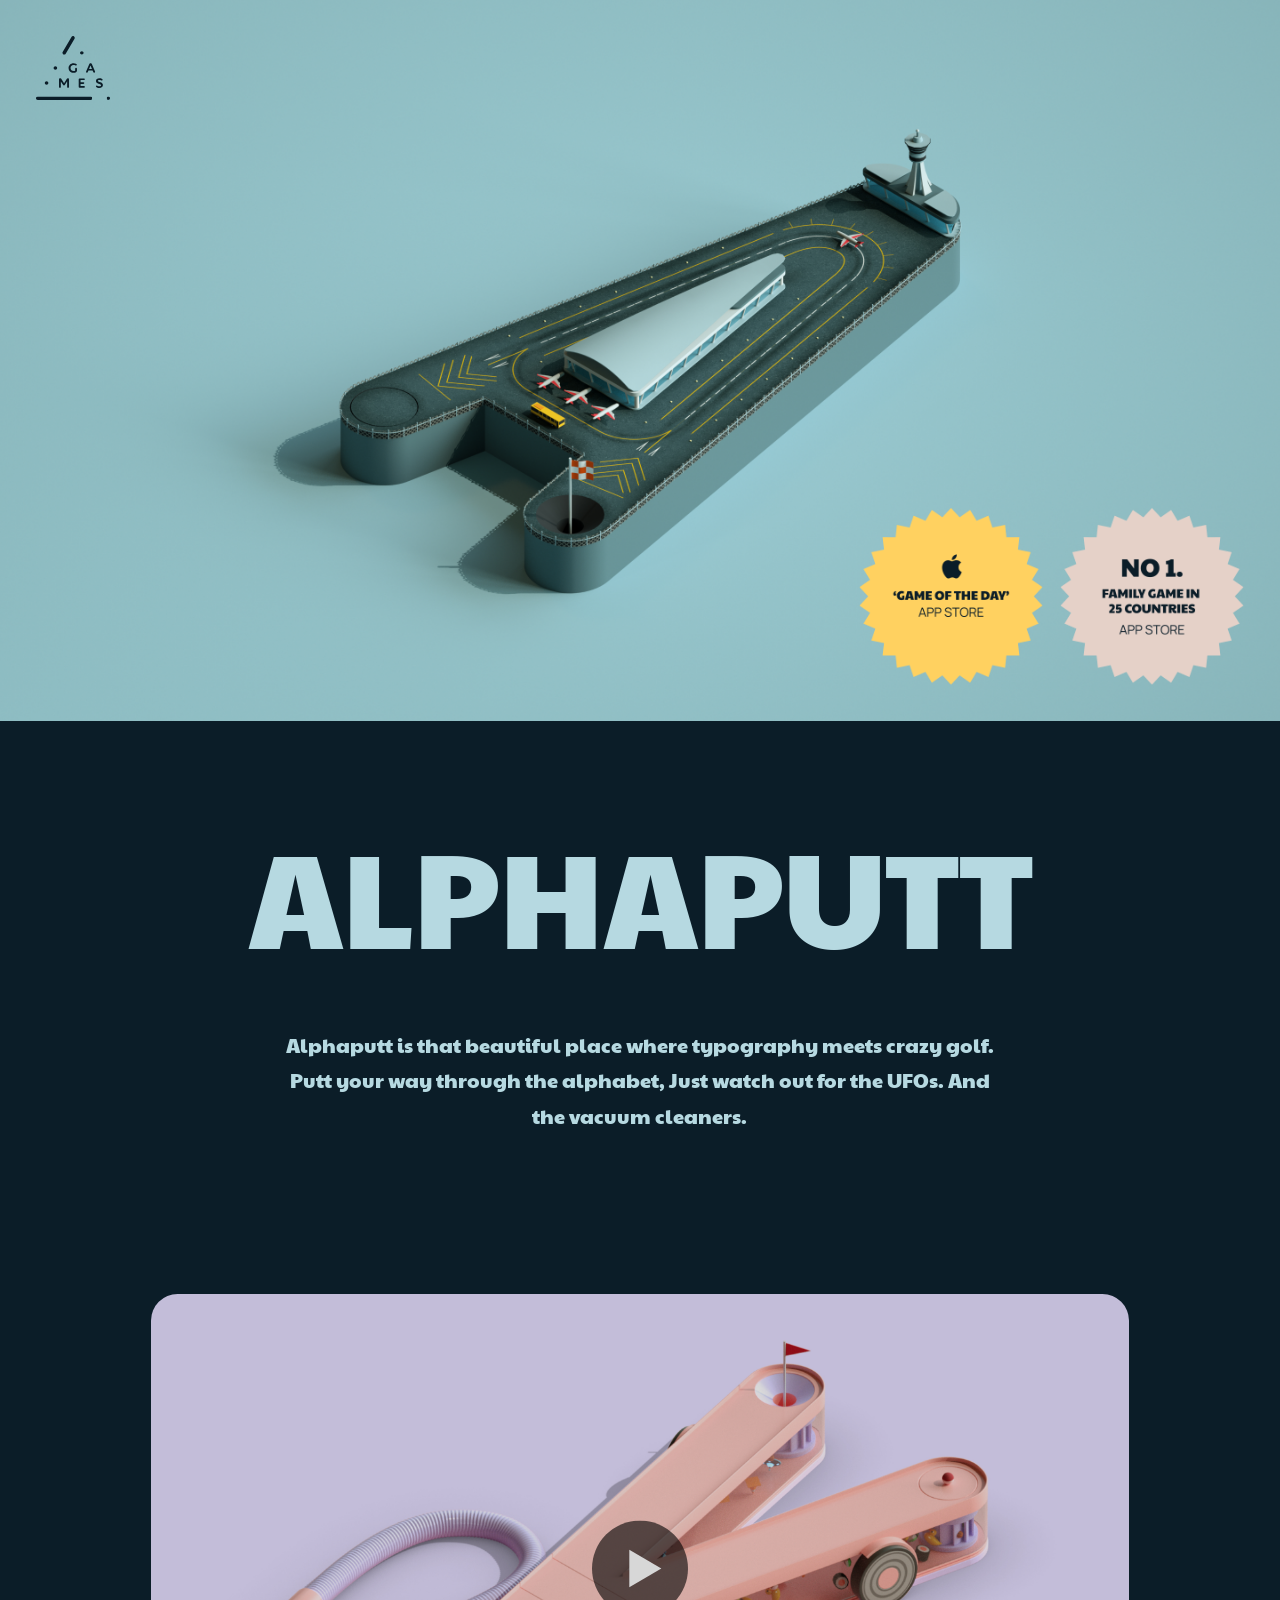
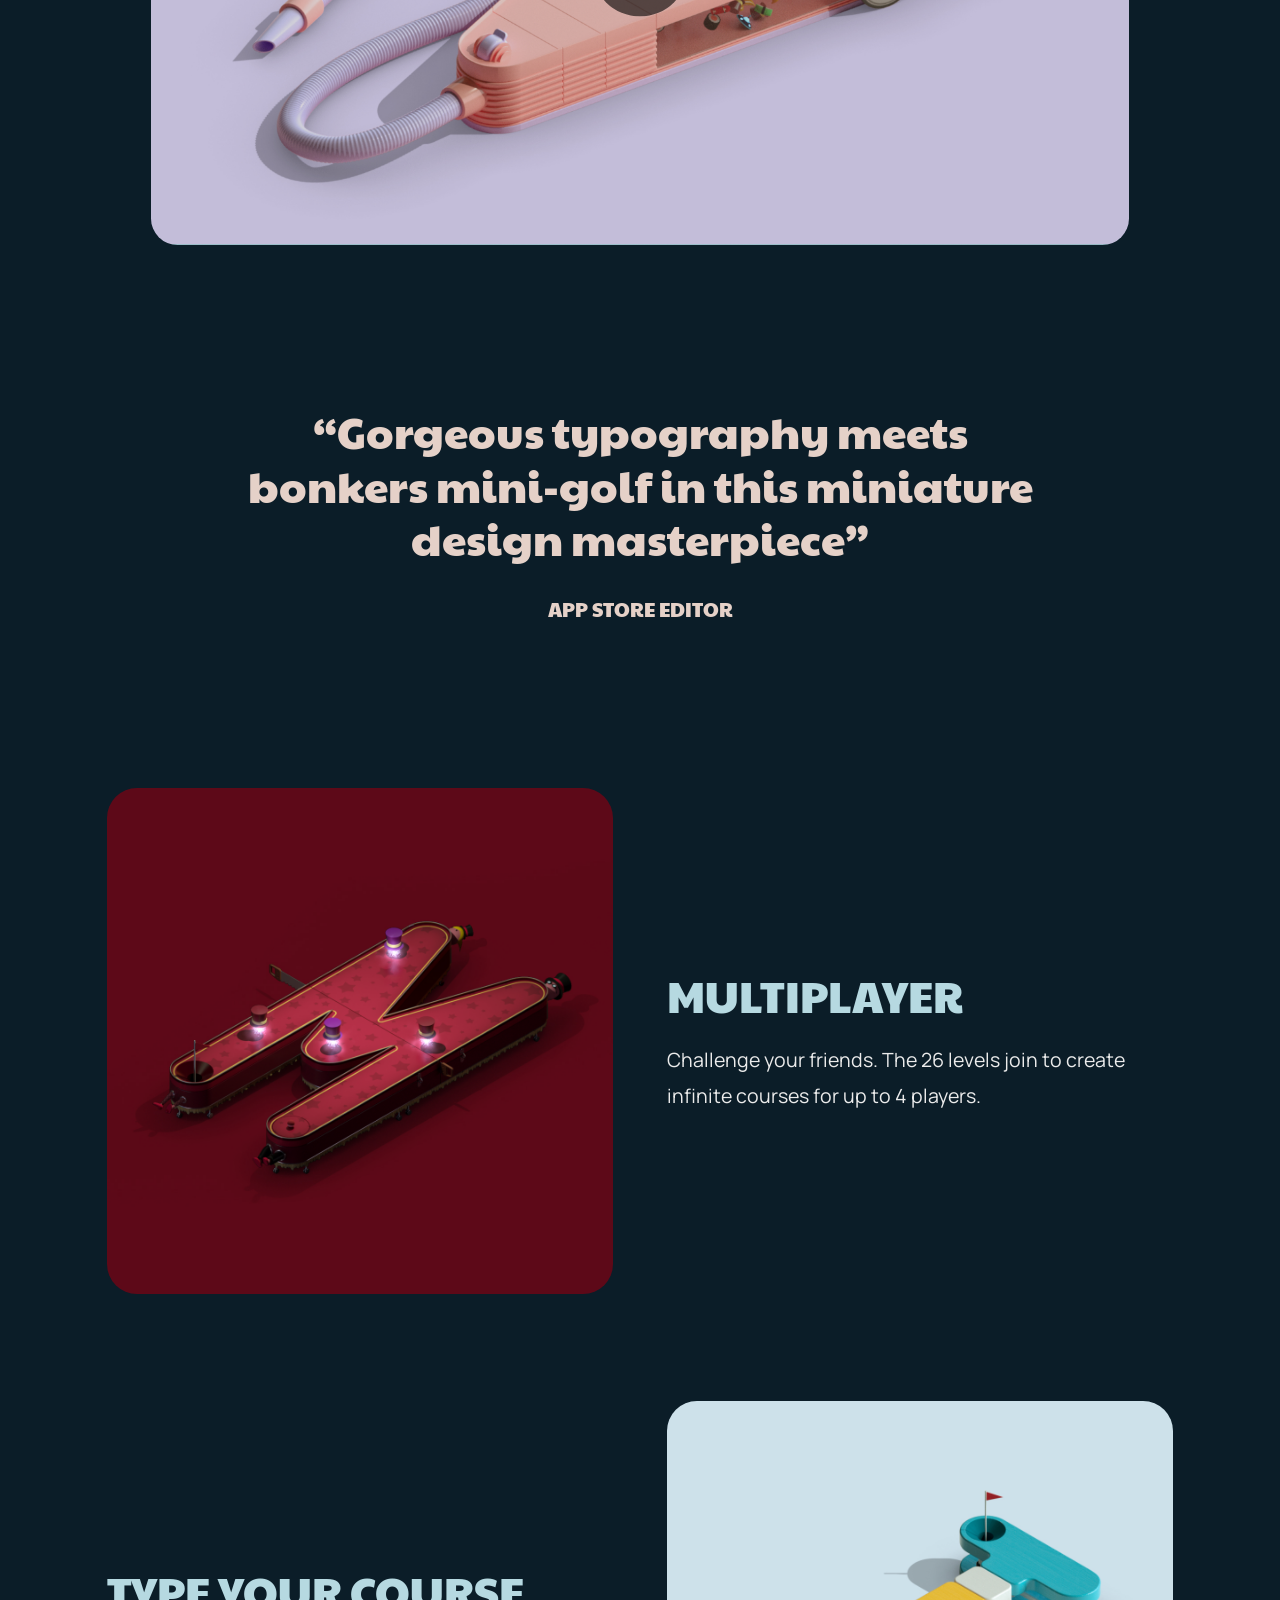
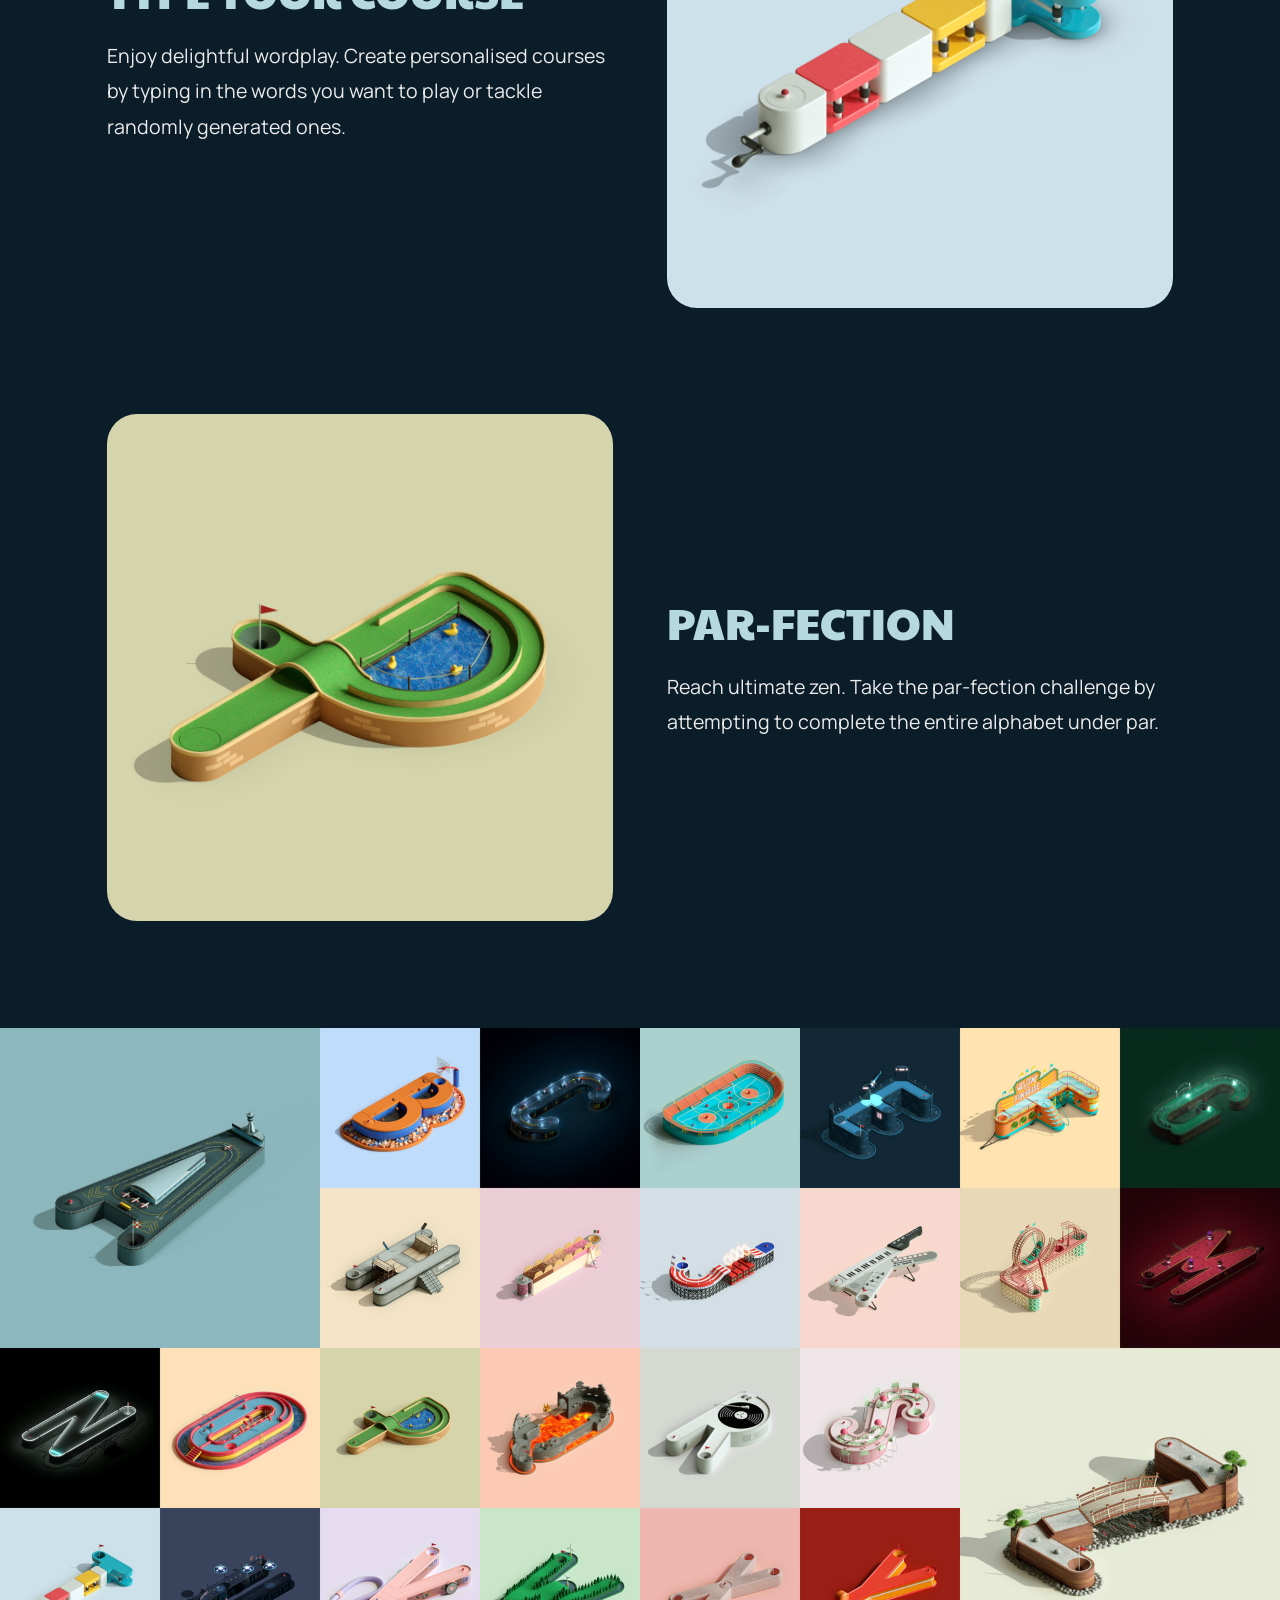
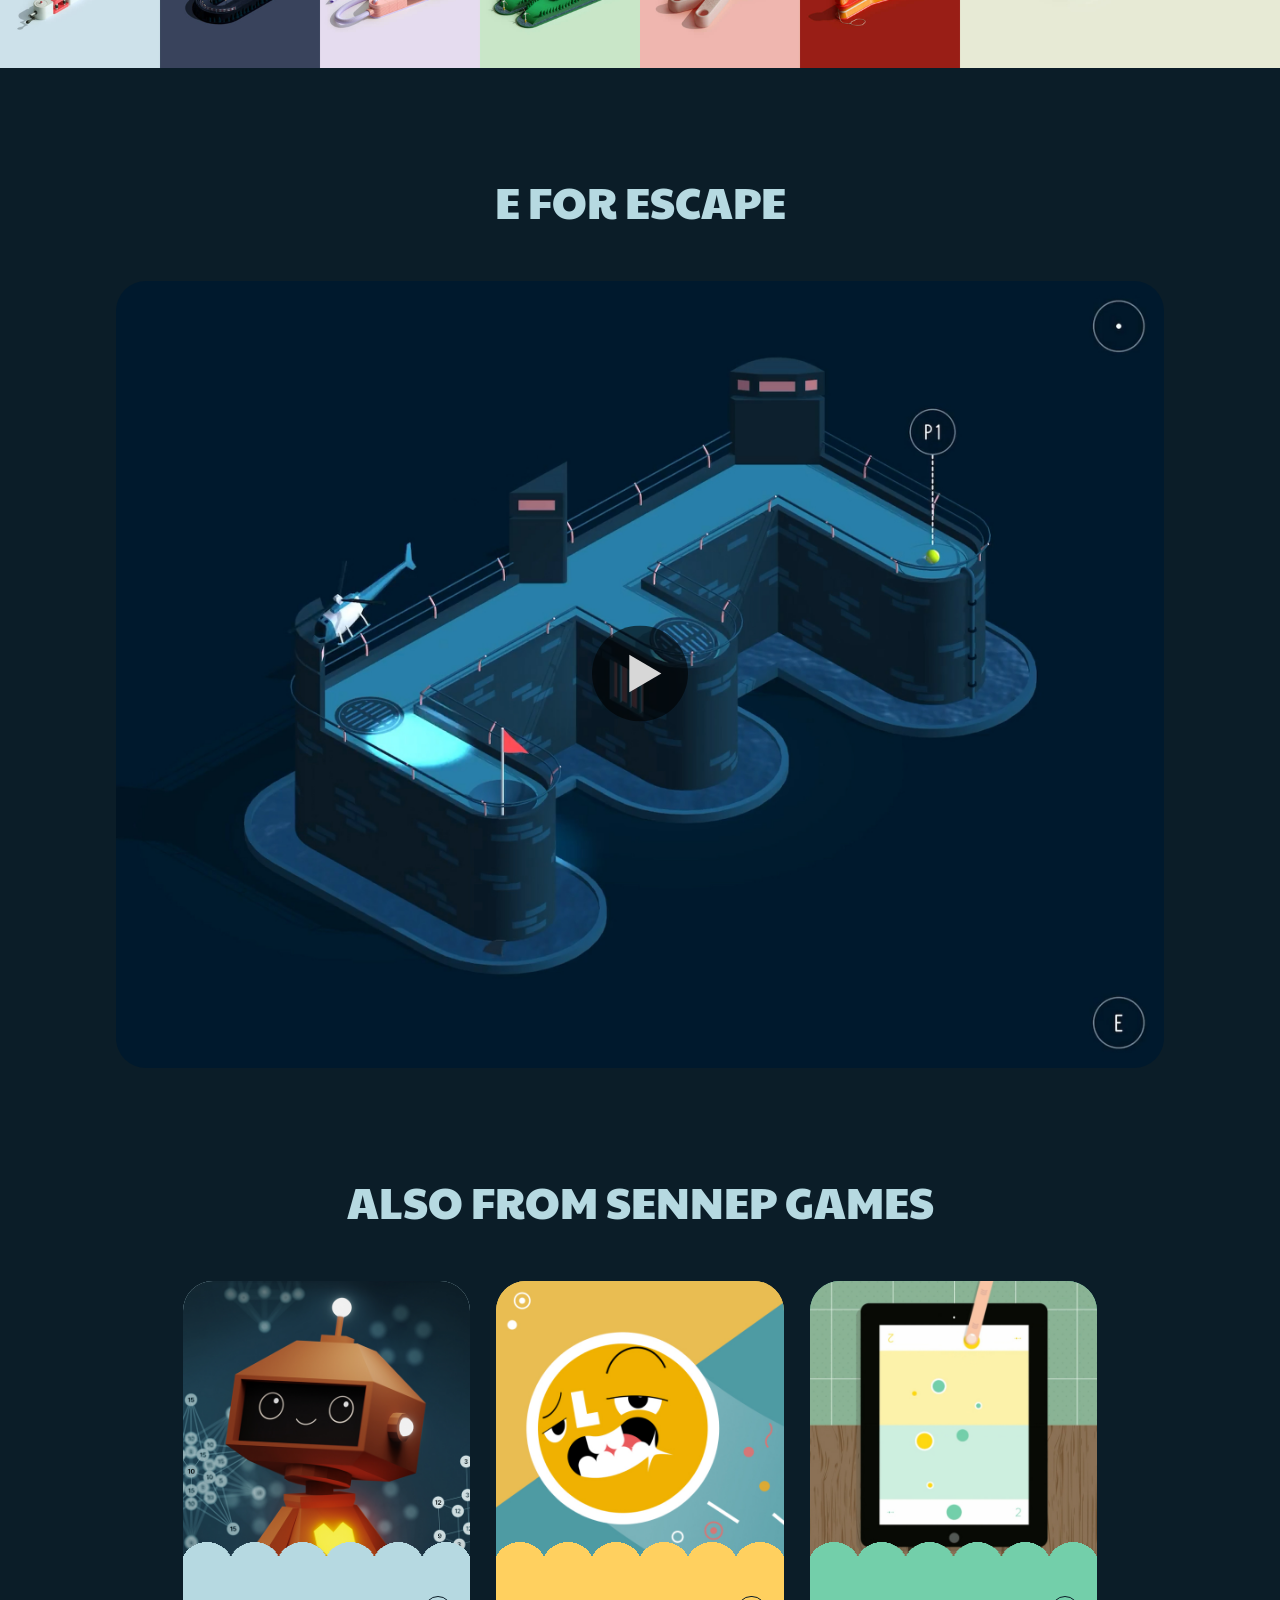
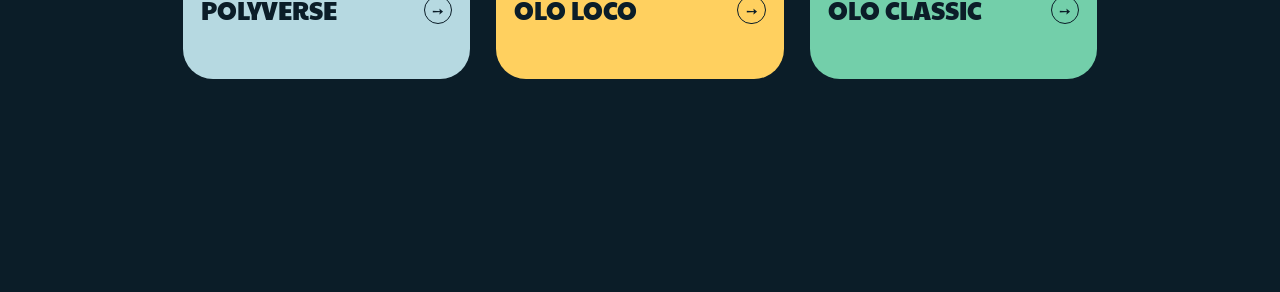
==== alphaputt/index.html @ e6d13fe6 "Add Open Graph and Twitter/X meta tags to all pages Added og:title, og:description, og:image, og:url" ====
<!DOCTYPE html>
<html lang="en">
<head>
    <meta charset="UTF-8">
    <meta name="viewport" content="width=device-width, initial-scale=1.0">
    <title>Alphaputt — Sennep Games</title>
    <meta name="description" content="Alphaputt is that beautiful place where typography meets crazy golf. Putt your way through the alphabet.">
    <meta property="og:title" content="Alphaputt — Sennep Games">
    <meta property="og:description" content="A miniature golf game for every letter of the alphabet.">
    <meta property="og:image" content="https://sennepgames.com/assets/images/og/alphaputt.jpg">
    <meta property="og:url" content="https://sennepgames.com/alphaputt">
    <meta property="og:type" content="website">
    <meta name="twitter:card" content="summary_large_image">
    <meta name="twitter:image" content="https://sennepgames.com/assets/images/og/alphaputt.jpg">
    <link rel="stylesheet" href="../assets/css/global.css">
    <link rel="stylesheet" href="../assets/css/alphaputt.css">
</head>
<body>

    <main class="page">

        <!-- ================================
             Hero Unit
             ================================ -->
        <section class="hero">
            <a class="hero__logo" href="../index.html">
                <img src="../assets/images/polyverse/logo-dark.svg" alt="Sennep Games" width="84" height="73">
            </a>
            <div class="hero__achievements">
                <div class="achievement">
                    <img src="../assets/images/alphaputt/acheivement_ap_01.png" alt="Game of the Day — App Store" width="207" height="200">
                </div>
                <div class="achievement">
                    <img src="../assets/images/alphaputt/acheivement_ap_02.png" alt="No 1. Family Game in 25 Countries — App Store" width="207" height="200">
                </div>
            </div>
        </section>

        <!-- ================================
             Main Title
             ================================ -->
        <section class="title-section">
            <div class="title-section__inner">
                <h1 class="title-section__heading">Alphaputt</h1>
                <p class="title-section__tagline">Alphaputt is that beautiful place where typography meets crazy golf. Putt your way through the alphabet, Just watch out for the UFOs. And the vacuum cleaners.</p>
            </div>
        </section>

        <!-- ================================
             Video Section
             ================================ -->
        <section class="video-section">
            <div class="video-section__player video-player">
                <video class="video-player__video" src="../assets/videos/alphaputt/ap_promo_sm.mp4" playsinline preload="none"></video>
                <img class="video-player__poster" src="../assets/images/alphaputt/Alphaputt_video_poster.jpg" alt="Alphaputt gameplay">
                <button class="play-button" aria-label="Play video">
                    <svg viewBox="0 0 108 108" xmlns="http://www.w3.org/2000/svg">
                        <circle cx="54" cy="54" r="54" fill="rgba(0,0,0,0.6)"/>
                        <polygon points="42,33 42,75 78,54" fill="#D7D7D7"/>
                    </svg>
                </button>
            </div>
        </section>

        <!-- ================================
             Quote
             ================================ -->
        <section class="quote">
            <blockquote class="quote__text">&ldquo;Gorgeous typography meets bonkers mini-golf in this miniature design masterpiece&rdquo;</blockquote>
            <cite class="quote__cite">App Store Editor</cite>
        </section>

        <!-- ================================
             Feature 01 — Multiplayer
             ================================ -->
        <section class="intro">
            <div class="intro__image">
                <img src="../assets/images/alphaputt/ap_multiplayer.jpg" alt="Alphaputt multiplayer">
            </div>
            <div class="intro__text">
                <h2 class="section-heading">Multiplayer</h2>
                <p class="section-body">Challenge your friends. The 26 levels join to create infinite courses for up to 4 players.</p>
            </div>
        </section>

        <!-- ================================
             Feature 02 — Type Your Course
             ================================ -->
        <section class="intro intro--reverse">
            <div class="intro__text">
                <h2 class="section-heading">Type Your Course</h2>
                <p class="section-body">Enjoy delightful wordplay. Create personalised courses by typing in the words you want to play or tackle randomly generated ones.</p>
            </div>
            <div class="intro__image">
                <img src="../assets/images/alphaputt/ap_type.jpg" alt="Alphaputt type your course">
            </div>
        </section>

        <!-- ================================
             Feature 03 — Par-fection
             ================================ -->
        <section class="intro">
            <div class="intro__image">
                <img src="../assets/images/alphaputt/ap_parfection.jpg" alt="Alphaputt par-fection">
            </div>
            <div class="intro__text">
                <h2 class="section-heading">Par-fection</h2>
                <p class="section-body">Reach ultimate zen. Take the par-fection challenge by attempting to complete the entire alphabet under par.</p>
            </div>
        </section>

        <!-- ================================
             A-Z Image
             ================================ -->
        <section class="az-image">
            <img class="az-image__desktop" src="../assets/images/alphaputt/ap_a-z.jpg" alt="Alphaputt A to Z courses">
            <div class="az-image__mobile">
                <img src="../assets/images/alphaputt/ap_a-z_left.jpg" alt="Alphaputt courses A to M">
                <img src="../assets/images/alphaputt/ap_a-z_right.jpg" alt="Alphaputt courses N to Z">
            </div>
        </section>

        <!-- ================================
             Escape Scene
             ================================ -->
        <section class="escape">
            <h2 class="section-heading escape__heading">E For Escape</h2>
            <div class="escape__player video-player">
                <video class="video-player__video" src="../assets/videos/alphaputt/ap_escape.mp4" playsinline preload="none"></video>
                <img class="video-player__poster" src="../assets/images/alphaputt/ap_escape_poster.jpg" alt="E for Escape level">
                <button class="play-button" aria-label="Play video">
                    <svg viewBox="0 0 108 108" xmlns="http://www.w3.org/2000/svg">
                        <circle cx="54" cy="54" r="54" fill="rgba(0,0,0,0.6)"/>
                        <polygon points="42,33 42,75 78,54" fill="#D7D7D7"/>
                    </svg>
                </button>
            </div>
        </section>

        <!-- ================================
             Also from Sennep Games
             ================================ -->
        <section class="other-games">
            <h2 class="section-heading other-games__heading">Also from Sennep Games</h2>
            <div class="other-games__grid">
                <a class="game-card-mini" href="../polyverse/index.html" style="--card-color: #B6D9E1">
                    <div class="game-card-mini__image">
                        <img src="../assets/images/homepage/polyverse_image_mob.jpg" alt="Polyverse">
                    </div>
                    <div class="game-card-mini__info">
                        <span class="game-card-mini__title">Polyverse</span>
                        <span class="game-card-mini__arrow">&#10137;</span>
                    </div>
                </a>
                <a class="game-card-mini" href="../olo-loco/index.html" style="--card-color: #FFD05F">
                    <div class="game-card-mini__image">
                        <img src="../assets/images/homepage/olo_loco_image_mob.jpg" alt="OLO Loco">
                    </div>
                    <div class="game-card-mini__info">
                        <span class="game-card-mini__title">OLO Loco</span>
                        <span class="game-card-mini__arrow">&#10137;</span>
                    </div>
                </a>
                <a class="game-card-mini" href="../olo-classic/index.html" style="--card-color: #73CFAA">
                    <div class="game-card-mini__image">
                        <img src="../assets/images/homepage/olo_classic_image_mob.jpg" alt="OLO Classic">
                    </div>
                    <div class="game-card-mini__info">
                        <span class="game-card-mini__title">OLO Classic</span>
                        <span class="game-card-mini__arrow">&#10137;</span>
                    </div>
                </a>
            </div>
        </section>

    </main>

    <script>
        document.querySelectorAll('.video-player').forEach(function (player) {
            var video = player.querySelector('.video-player__video');
            var playBtn = player.querySelector('.play-button');

            function resetVideo() {
                video.pause();
                video.currentTime = 0;
                player.classList.remove('is-playing');
            }

            playBtn.addEventListener('click', function () {
                player.classList.add('is-playing');
                video.currentTime = 0;
                video.play();
            });

            video.addEventListener('click', resetVideo);
            video.addEventListener('ended', resetVideo);
        });
    </script>
<!-- Cloudflare Web Analytics --><script defer src='https://static.cloudflareinsights.com/beacon.min.js' data-cf-beacon='{"token": "e3170e2c4fa24565a236b3cf2ba2d98e"}'></script><!-- End Cloudflare Web Analytics -->
</body>
</html>
---- assets/css/global.css ----
/* ============================================================
   Sennep Games — Global CSS
   Design tokens sourced from Figma: Sennep Games website
   ============================================================ */

@import url('https://fonts.googleapis.com/css2?family=Paytone+One&family=Manrope:wght@400;600&display=swap');

/* ============================================================
   Design tokens
   ============================================================ */
:root {

  /* --- Colours --- */
  --color-bg-hero:    #05090B;  /* hero section — deepest black */
  --color-bg:         #0B1D28;  /* main page background — dark navy */
  --color-heading:    #B6D9E1;  /* headings & primary text — pale blue */
  --color-body:       #EBEBEB;  /* body copy — off-white */
  --color-cream:      #F2EFE8;  /* light accent (badge text, etc.) */
  --color-blush:      #E5D1C8;  /* logo & decorative elements */
  --color-badge-dark: #1D3F53;  /* award badge fill / text */
  --color-badge-mid:  #2E566E;  /* award badge vector accent */
  --color-badge-bar:  #406982;  /* award ribbon bar */
  --color-white:      #FFFFFF;

  /* --- Typography --- */
  --font-heading: 'Paytone One', sans-serif;
  --font-body:    'Manrope', sans-serif;

  /* Font sizes */
  --text-hero:     150px;  /* "Polyverse" hero title */
  --text-h2:        50px;  /* section headings */
  --text-subtitle:  22px;  /* tagline under hero title */
  --text-body:      22px;  /* body copy */
  --text-badge:     18px;  /* award badge text */
  --text-label:      9px;  /* small labels e.g. SILVER */

  /* Line heights */
  --leading-hero:   1;                          /* hero title — tight, no scaling needed */
  --leading-h2:     clamp(35px, 4.17vw, 60px); /* section headings */
  --leading-body:   clamp(23px, 2.78vw, 40px); /* body copy & subtitle */

  /* --- Spacing --- */
  --space-section-y:  clamp(35px,  4.17vw, 60px);  /* section top/bottom padding */
  --space-margin-x:   clamp(70px,  8.33vw, 120px); /* outer horizontal margin */
  --space-col-gap:    clamp(35px,  4.17vw, 60px);  /* gap between image and text columns */
  --space-text-gap:   clamp(13px,  1.53vw, 22px);  /* gap between heading and body */

  /* --- Layout --- */
  --page-width:   1440px;                        /* design canvas width */
  --col-width:    clamp(330px, 39.58vw, 570px); /* content column width */

  /* --- Breakpoints (reference only — use literal values in @media queries) ---
     Mobile:   375px   @media (min-width: 375px)
     Tablet:   834px   @media (min-width: 834px)
     Desktop: 1440px   @media (min-width: 1440px)  ← built
     Wide:    2500px   @media (min-width: 2500px)
  --- */
}

/* ============================================================
   Base reset
   ============================================================ */
*, *::before, *::after {
  box-sizing: border-box;
  margin: 0;
  padding: 0;
}

html {
  font-size: 16px;
  scroll-behavior: smooth;
}

body {
  font-family: var(--font-body);
  font-size: var(--text-body);
  line-height: var(--leading-body);
  color: var(--color-body);
  background-color: var(--color-bg);
  -webkit-font-smoothing: antialiased;
  -moz-osx-font-smoothing: grayscale;
}

img {
  max-width: 100%;
  display: block;
}
---- assets/css/alphaputt.css ----
/* ============================================================
   Alphaputt page styles
   Desktop-first, designed at 1440px
   ============================================================ */


/* ============================================================
   Page wrapper — centres content at 1440px
   ============================================================ */
.page {
    max-width: var(--page-width);
    margin: 0 auto;
}


/* ============================================================
   Shared section type styles
   ============================================================ */
.section-heading {
    font-family: var(--font-heading);
    font-size: clamp(29px, 3.47vw, 50px);
    font-weight: 400;
    line-height: var(--leading-h2);
    color: var(--color-heading);
    text-transform: uppercase;
}

.section-body {
    font-family: var(--font-body);
    font-size: clamp(13px, 1.53vw, 22px);
    font-weight: 400;
    line-height: var(--leading-body);
    color: var(--color-body);
}


/* ============================================================
   Hero Unit
   ============================================================ */
.hero {
    position: relative;
    width: 100%;
    height: clamp(470px, 56.32vw, 811px);
    background-color: var(--color-bg-hero);
    background-image: url('../images/alphaputt/Alphaputt_hero.jpg');
    background-size: cover;
    background-position: center;
    overflow: hidden;
}

/* Sennep Games logo — top left */
.hero__logo {
    position: absolute;
    top: clamp(20px, 2.78vw, 40px);
    left: clamp(20px, 2.78vw, 40px);
}

.hero__logo img {
    width: clamp(48px, 5.83vw, 84px);
    height: clamp(42px, 5.07vw, 73px);
}

/* Award badges — bottom right */
.hero__achievements {
    position: absolute;
    bottom: clamp(24px, 2.78vw, 40px);
    right: clamp(24px, 2.78vw, 40px);
    display: flex;
    gap: clamp(12px, 1.39vw, 20px);
    align-items: flex-end;
}

.achievement img {
    width: clamp(119px, 14.38vw, 207px);
    height: clamp(115px, 13.89vw, 200px);
    object-fit: contain;
}


/* ============================================================
   Main Title section
   ============================================================ */
.title-section {
    background-color: var(--color-bg);
    padding: clamp(70px, 8.33vw, 120px) clamp(6px, 0.69vw, 10px);
}

.title-section__inner {
    display: flex;
    flex-direction: column;
    align-items: center;
    gap: clamp(43px, 5.21vw, 75px);
}

.title-section__heading {
    font-family: var(--font-heading);
    font-size: clamp(87px, 10.42vw, 150px);
    font-weight: 400;
    line-height: var(--leading-hero);
    color: var(--color-heading);
    text-transform: uppercase;
    text-align: center;
}

.title-section__tagline {
    font-family: var(--font-heading);
    font-size: clamp(13px, 1.53vw, 22px);
    font-weight: 400;
    line-height: var(--leading-body);
    color: var(--color-heading);
    max-width: clamp(463px, 57.08vw, 822px);
    text-align: center;
}


/* ============================================================
   Video section — poster image with play button overlay
   ============================================================ */
.video-section {
    background-color: var(--color-bg);
    padding: var(--space-section-y) 0;
    display: flex;
    justify-content: center;
}

.video-section__player {
    position: relative;
    width: clamp(637px, 76.4vw, 1100px);
    aspect-ratio: 1100 / 620;
    border-radius: clamp(17px, 2.08vw, 30px);
    overflow: hidden;
}

/* Video player — shared by video section and escape scene */
.video-player__video {
    position: absolute;
    inset: 0;
    width: 100%;
    height: 100%;
    object-fit: cover;
    display: none;
}

.video-player__poster {
    position: relative;
    width: 100%;
    height: 100%;
    object-fit: cover;
    z-index: 1;
}

/* When playing, show video and hide poster + button */
.video-player.is-playing .video-player__video {
    display: block;
}

.video-player.is-playing .video-player__poster,
.video-player.is-playing .play-button {
    display: none;
}

/* Play button — shared by video section and escape scene */
.play-button {
    position: absolute;
    top: 50%;
    left: 50%;
    transform: translate(-50%, -50%);
    border: none;
    background: none;
    padding: 0;
    cursor: pointer;
    z-index: 2;
}

.play-button svg {
    width: clamp(60px, 7.5vw, 108px);
    height: clamp(60px, 7.5vw, 108px);
}


/* ============================================================
   Quote section
   ============================================================ */
.quote {
    background-color: var(--color-bg);
    padding: clamp(70px, 8.33vw, 120px) clamp(26px, 1.81vw, 26px);
    display: flex;
    flex-direction: column;
    align-items: center;
    gap: clamp(10px, 2.08vw, 30px);
}

.quote__text {
    font-family: var(--font-heading);
    font-size: clamp(28px, 3.47vw, 50px);
    font-weight: 400;
    line-height: clamp(34px, 4.17vw, 60px);
    color: var(--color-blush);
    max-width: 800px;
    text-align: center;
}

.quote__cite {
    font-family: var(--font-heading);
    font-size: clamp(14px, 1.53vw, 22px);
    font-weight: 400;
    line-height: var(--leading-body);
    color: var(--color-blush);
    font-style: normal;
    text-transform: uppercase;
}


/* ============================================================
   Intro / Feature sections
   ============================================================ */
.intro {
    background-color: var(--color-bg);
    padding: var(--space-section-y) var(--space-margin-x);
    display: flex;
    align-items: center;
    gap: var(--space-col-gap);
}

.intro__image {
    flex: 0 0 var(--col-width);
    width: var(--col-width);
    height: var(--col-width);
}

.intro__image img {
    width: 100%;
    height: 100%;
    object-fit: cover;
    border-radius: 30px;
}

.intro__text {
    flex: 0 0 var(--col-width);
    width: var(--col-width);
    display: flex;
    flex-direction: column;
    gap: var(--space-text-gap);
}


/* ============================================================
   A-Z Image section
   ============================================================ */
.az-image {
    background-color: var(--color-bg);
    padding: var(--space-section-y) 0;
}

.az-image__desktop {
    width: 100%;
    height: auto;
    display: block;
}

.az-image__mobile {
    display: none;
}


/* ============================================================
   Escape Scene
   ============================================================ */
.escape {
    background-color: var(--color-bg);
    padding: var(--space-section-y) 0;
    display: flex;
    flex-direction: column;
    align-items: center;
    gap: var(--space-col-gap);
}

.escape__heading {
    text-align: center;
}

.escape__player {
    position: relative;
    width: clamp(687px, 81.94vw, 1180px);
    aspect-ratio: 1180 / 885;
    border-radius: 30px;
    overflow: hidden;
}

.escape__player img {
    width: 100%;
    height: 100%;
    object-fit: cover;
}


/* ============================================================
   Also from Sennep Games
   ============================================================ */
.other-games {
    background-color: var(--color-bg);
    padding: var(--space-section-y) 0 clamp(139px, 16.67vw, 240px);
    display: flex;
    flex-direction: column;
    align-items: center;
    gap: var(--space-col-gap);
}

.other-games__heading {
    text-align: center;
}

.other-games__grid {
    display: flex;
    gap: clamp(17px, 2.08vw, 30px);
    justify-content: center;
    padding: 0 var(--space-margin-x);
}

.game-card-mini {
    flex: 0 0 clamp(187px, 22.43vw, 323px);
    width: clamp(187px, 22.43vw, 323px);
    background-color: var(--card-color);
    border-radius: 30px;
    overflow: hidden;
    text-decoration: none;
    display: flex;
    flex-direction: column;
}

.game-card-mini__image {
    position: relative;
    width: 100%;
    aspect-ratio: 1;
    overflow: hidden;
}

.game-card-mini__image img {
    width: 100%;
    height: 100%;
    object-fit: cover;
}

.game-card-mini__image::after {
    content: '';
    position: absolute;
    bottom: -27px;
    left: 0;
    width: 100%;
    height: 54px;
    background-image: radial-gradient(
        circle 27px at center,
        var(--card-color) 27px,
        transparent 27px
    );
    background-size: calc(100% / 6) 54px;
    background-repeat: repeat-x;
    background-position: left center;
    z-index: 1;
}

.game-card-mini__info {
    display: flex;
    align-items: center;
    justify-content: space-between;
    padding: clamp(17px, 2.08vw, 30px) clamp(12px, 1.39vw, 20px) clamp(35px, 4.17vw, 60px);
}

.game-card-mini__title {
    font-family: var(--font-heading);
    font-size: clamp(16px, 1.94vw, 28px);
    font-weight: 400;
    line-height: clamp(20px, 2.36vw, 34px);
    color: var(--color-bg);
    text-transform: uppercase;
}

.game-card-mini__arrow {
    width: clamp(18px, 2.22vw, 32px);
    height: clamp(18px, 2.22vw, 32px);
    border-radius: 50%;
    border: 1.5px solid var(--color-bg);
    display: flex;
    align-items: center;
    justify-content: center;
    font-family: var(--font-heading);
    font-size: clamp(9px, 1.11vw, 16px);
    line-height: 1;
    color: var(--color-bg);
}


/* ============================================================
   Wide — min-width: 1441px
   ============================================================ */
@media (min-width: 1441px) {

    .hero {
        width: 100vw;
        position: relative;
        left: 50%;
        transform: translateX(-50%);
        height: 811px;
        background-image: url('../images/alphaputt/ap_hero_wide.jpg');
        background-size: auto 811px;
        background-position: center center;
    }

}

@media (min-width: 2500px) {

    .hero {
        background-size: cover;
    }

}


/* ============================================================
   Mobile — max-width: 833px
   ============================================================ */
@media (max-width: 833px) {

    /* --- Hero ---
       Square hero image, achievements bar below */
    .hero {
        height: auto;
        background-image: url('../images/alphaputt/hero_image_sq.jpg');
        background-size: 100% auto;
        background-repeat: no-repeat;
        background-position: center top;
        display: flex;
        flex-direction: column;
        overflow: visible;
    }

    .hero::before {
        content: '';
        display: block;
        padding-top: 100%;
        flex-shrink: 0;
    }

    .hero__logo {
        top: 20px;
        left: 20px;
    }

    .hero__logo img {
        width: 48px;
        height: 42px;
    }

    .hero__achievements {
        position: static;
        background-color: var(--color-bg);
        justify-content: center;
        align-items: center;
        gap: 14px;
        padding: 30px 26px;
    }

    .achievement img {
        width: 154px;
        height: 148px;
    }


    /* --- Title section --- */
    .title-section {
        padding: 30px 26px;
    }

    .title-section__inner {
        gap: 30px;
    }

    .title-section__heading {
        font-size: 52px;
    }

    .title-section__tagline {
        font-size: 14px;
        line-height: 24px;
    }


    /* --- Video section --- */
    .video-section {
        padding: 16px 26px;
    }

    .video-section__player {
        width: 100%;
        border-radius: 20px;
    }

    .play-button svg {
        width: 60px;
        height: 60px;
    }


    /* --- Quote --- */
    .quote {
        padding: 30px 26px;
        gap: 10px;
    }

    .quote__text {
        font-size: 28px;
        line-height: 34px;
    }

    .quote__cite {
        font-size: 14px;
        line-height: 24px;
    }


    /* --- Intro / Feature sections ---
       Single column: image on top, text below */
    .intro {
        flex-direction: column;
        padding: 30px 26px;
        gap: 30px;
    }

    .intro--reverse .intro__image {
        order: -1;
    }

    .intro__image {
        flex: none;
        width: 100%;
        height: auto;
        aspect-ratio: 1;
    }

    .intro__image img {
        border-radius: 20px;
    }

    .intro__text {
        flex: none;
        width: 100%;
        gap: 14px;
    }

    .section-heading {
        font-size: 28px;
        line-height: 34px;
    }

    .section-body {
        font-size: 16px;
        line-height: 23px;
    }


    /* --- A-Z image ---
       Two stacked square images in a rounded container */
    .az-image {
        padding: 30px 26px;
    }

    .az-image__desktop {
        display: none;
    }

    .az-image__mobile {
        display: flex;
        flex-direction: column;
        border-radius: 20px;
        overflow: hidden;
    }

    .az-image__mobile img {
        width: 100%;
        aspect-ratio: 1;
        object-fit: cover;
    }


    /* --- Escape scene --- */
    .escape {
        padding: 30px 26px;
        gap: 30px;
    }

    .escape__heading {
        font-size: 22px;
        line-height: 28px;
    }

    .escape__player {
        width: 100%;
        border-radius: 20px;
    }


    /* --- Also from Sennep Games --- */
    .other-games {
        padding: 60px 0;
        gap: 30px;
    }

    .other-games__heading {
        font-size: 22px;
        line-height: 28px;
    }

    .other-games__grid {
        flex-direction: column;
        align-items: center;
        padding: 0 26px;
        gap: 30px;
    }

    .game-card-mini {
        flex: none;
        width: 323px;
        max-width: 100%;
    }

    .game-card-mini__title {
        font-size: 28px;
        line-height: 34px;
    }

    .game-card-mini__arrow {
        width: 32px;
        height: 32px;
        font-size: 16px;
    }

    .game-card-mini__info {
        padding: 30px 20px 60px;
    }

}
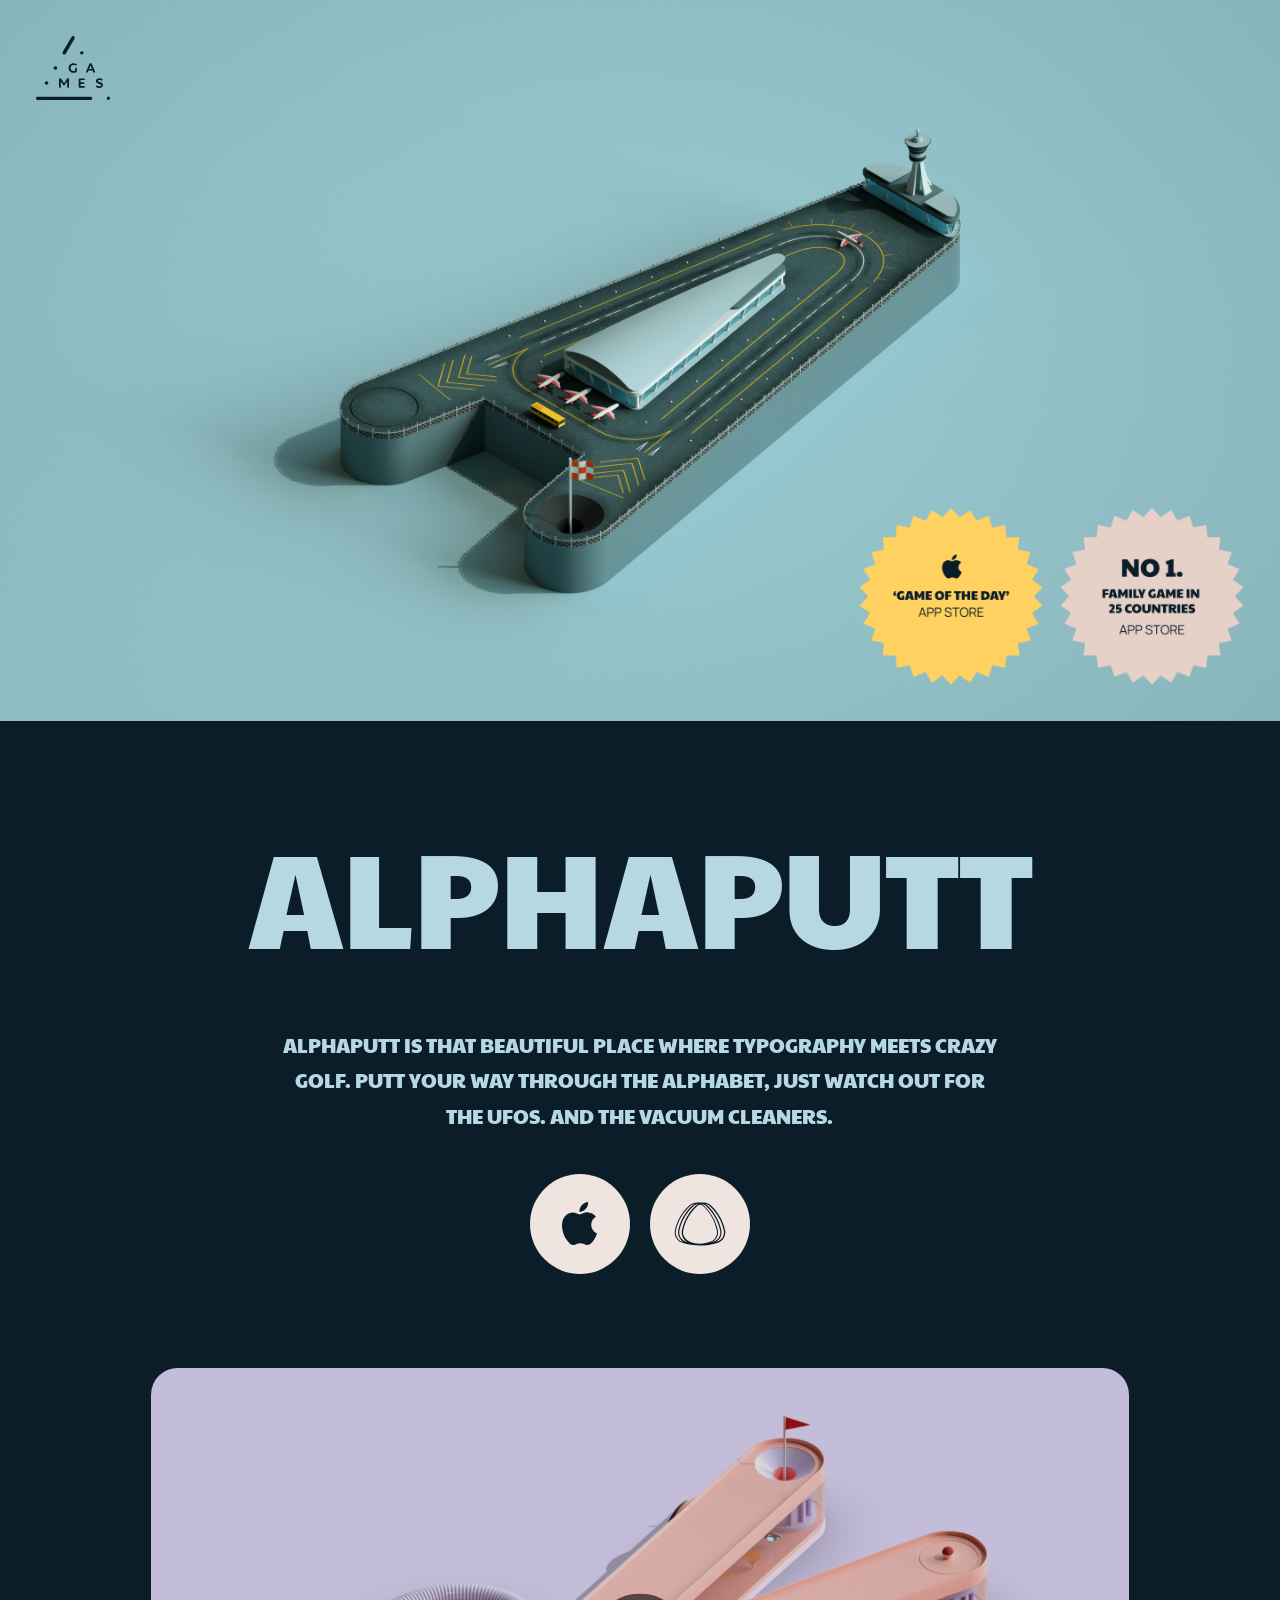
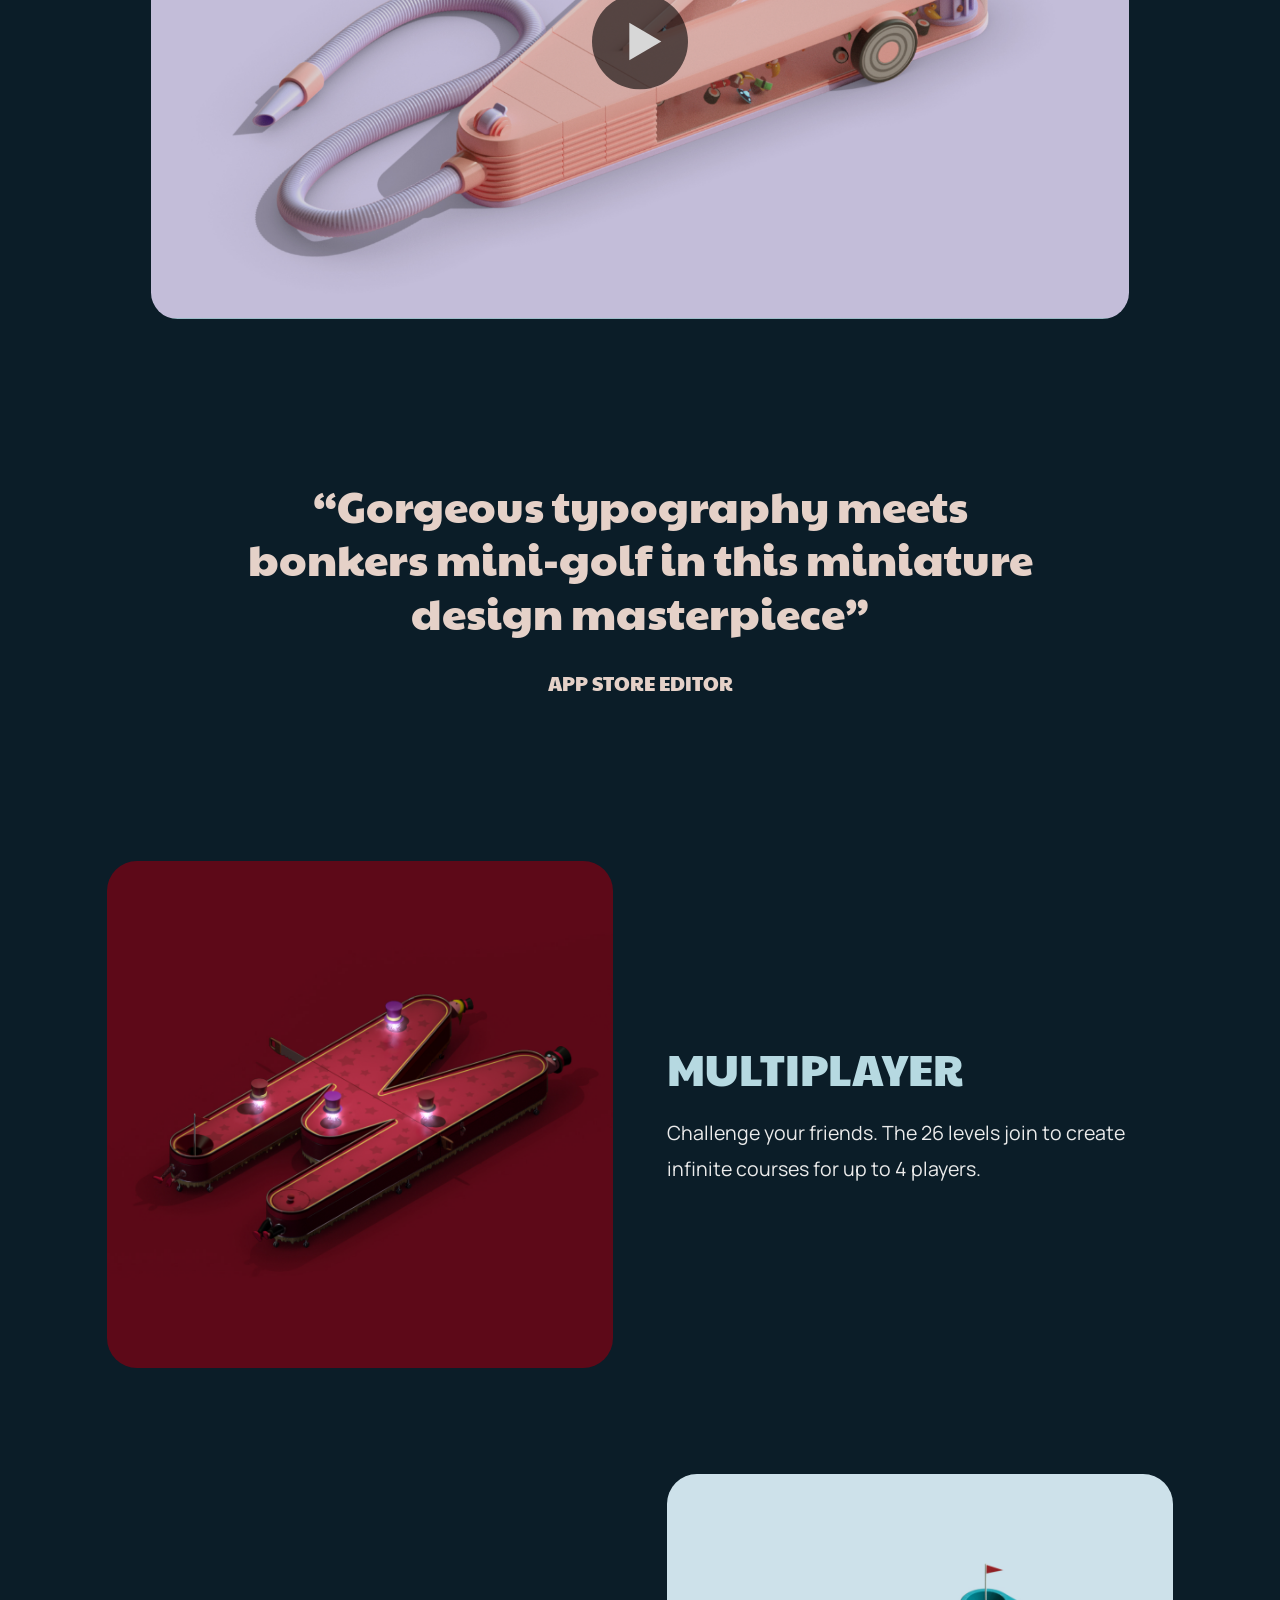
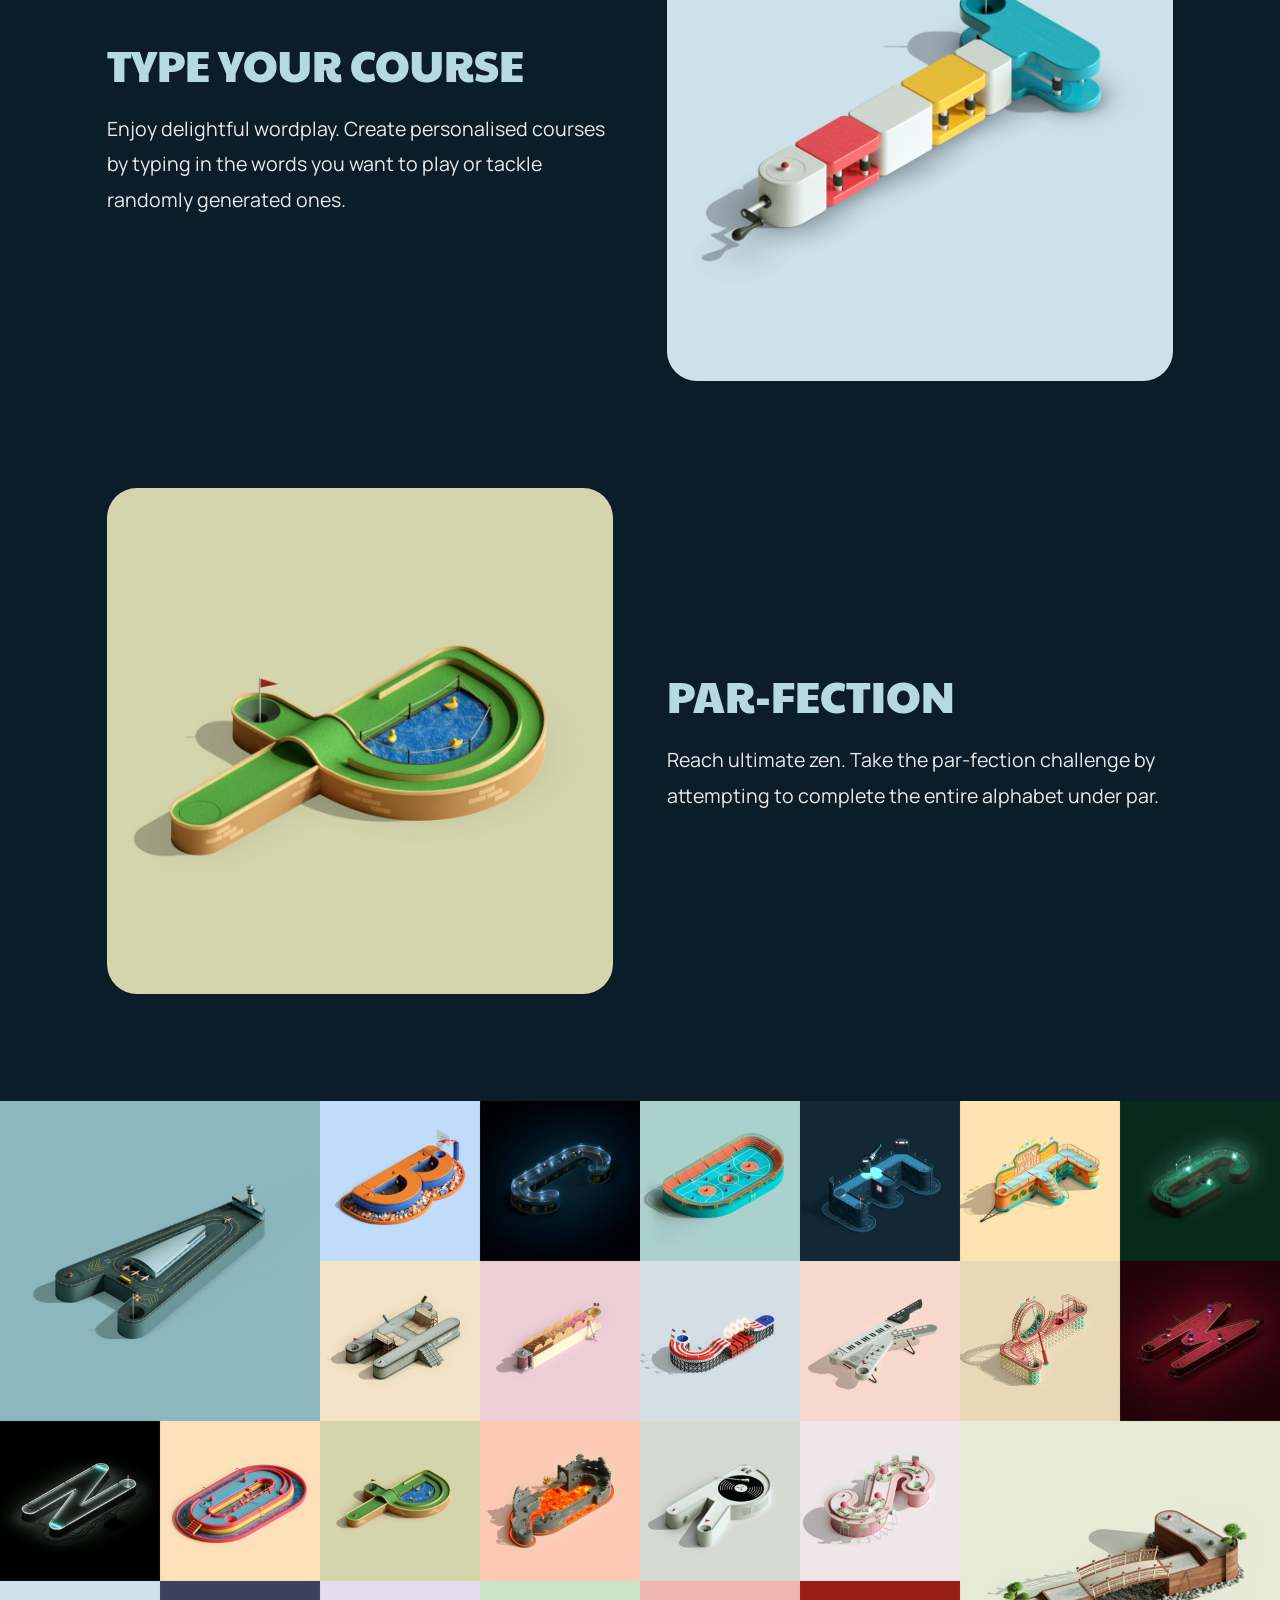
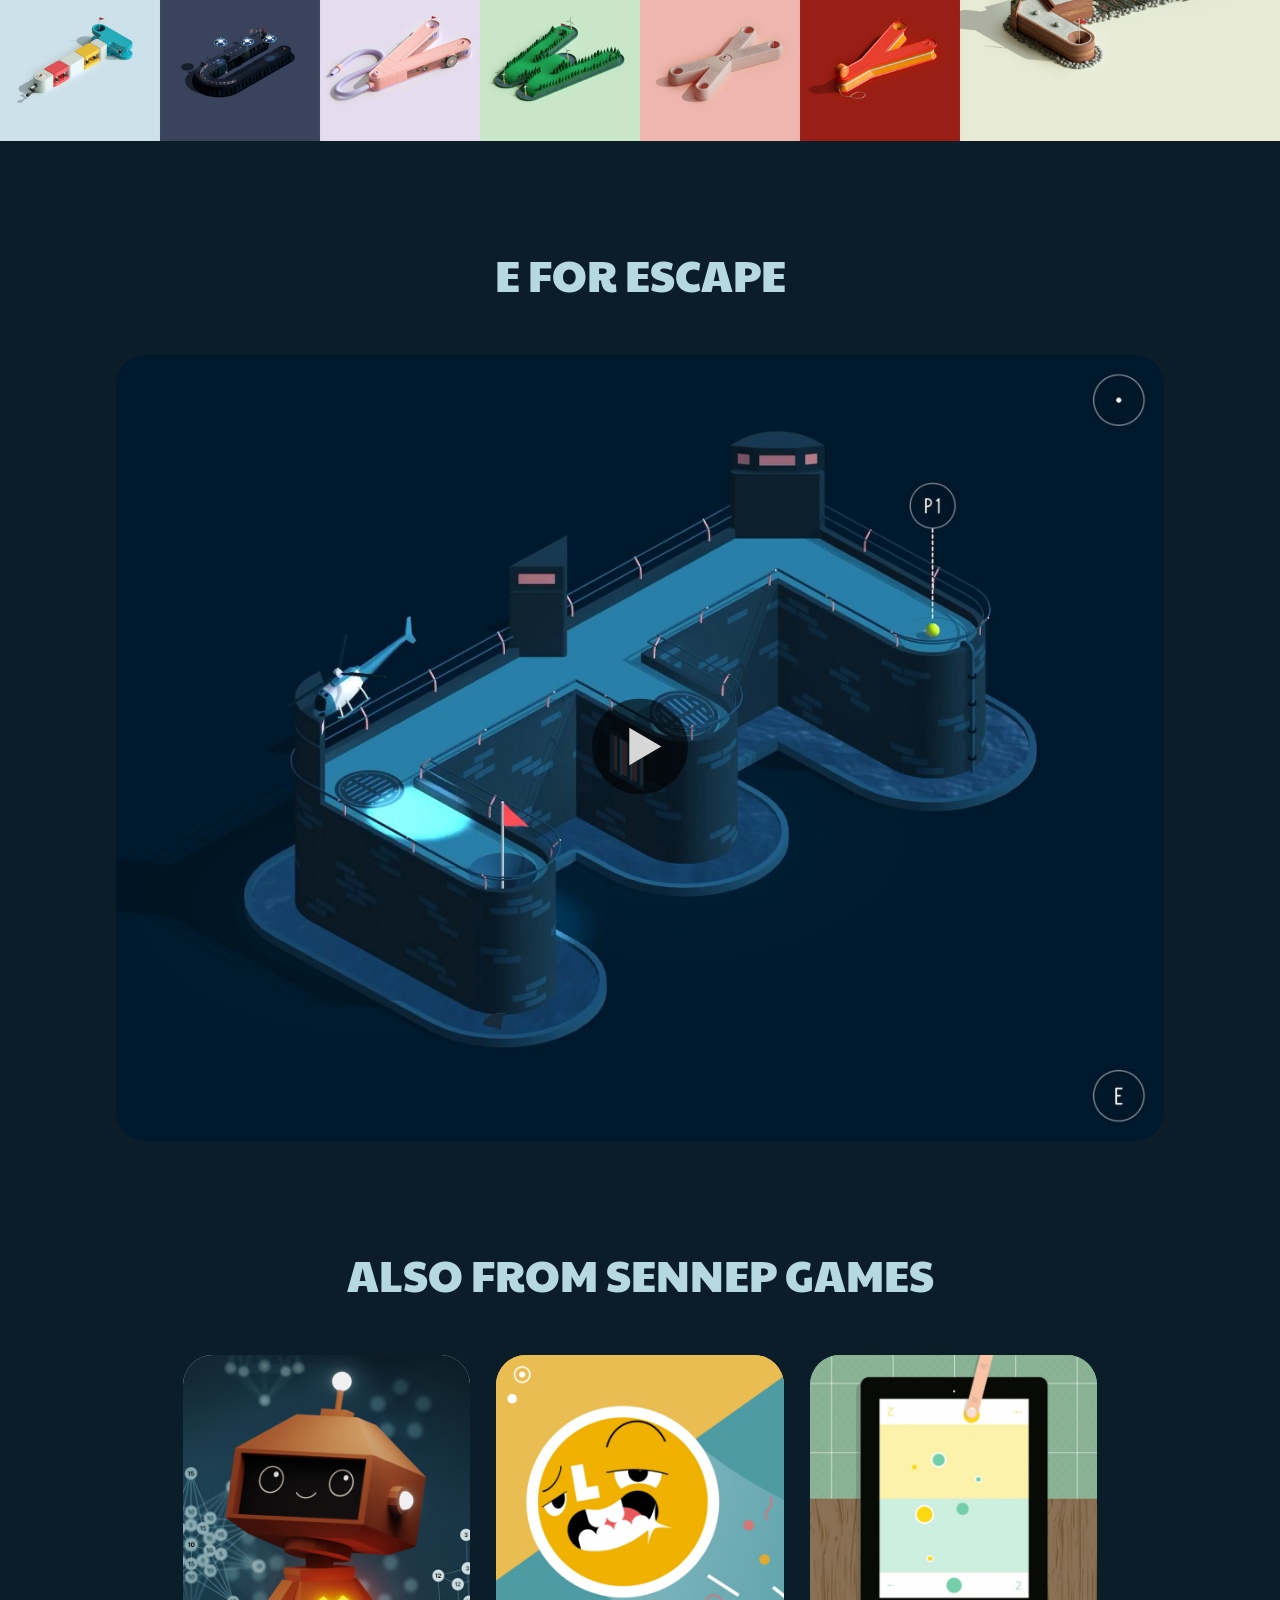
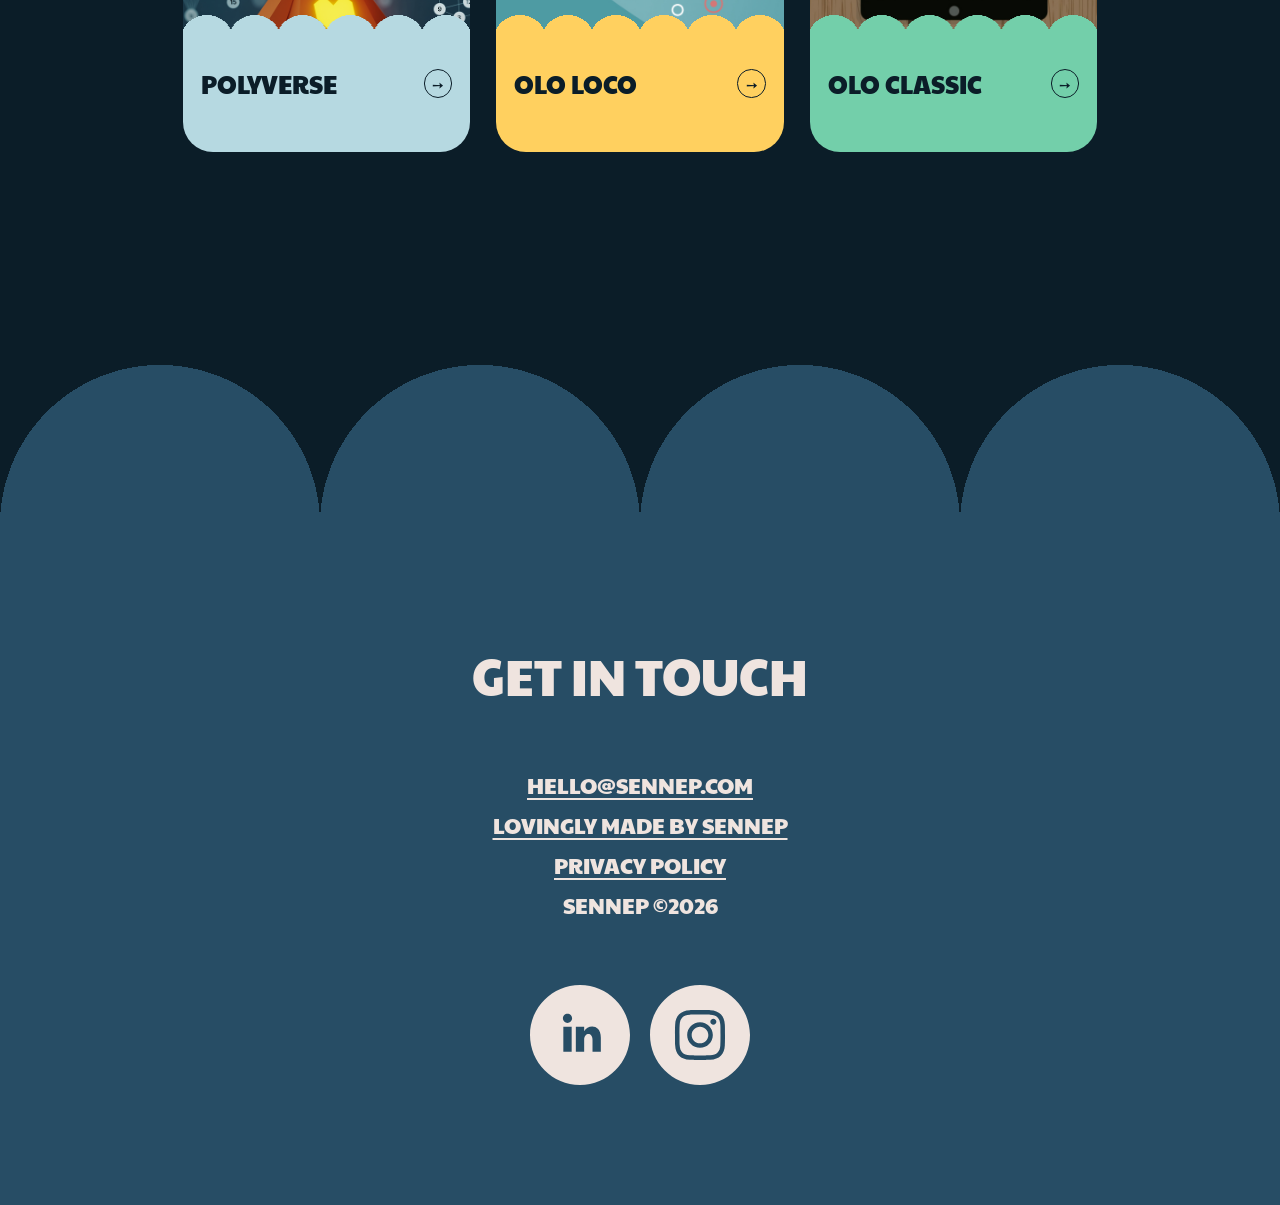
==== commit 42b0d45e: "Footer, sign-up section, app links, and polish across all pages Added global footer to all 5 pages —" ====
--- a/alphaputt/index.html
+++ b/alphaputt/index.html
@@ -47,6 +47,22 @@
         </section>
 
         <!-- ================================
+             App Links
+             ================================ -->
+        <section class="app-links">
+            <div class="app-links__buttons">
+                <a href="https://apps.apple.com/gb/app/alphaputt/id1192689055" target="_blank" rel="noopener" aria-label="Download on the App Store">
+                    <img class="app-link-default" src="../assets/images/alphaputt/iOS_link.svg" alt="App Store" width="100" height="100">
+                    <img class="app-link-hover" src="../assets/images/alphaputt/iOS_link_hover.svg" alt="" width="100" height="100">
+                </a>
+                <a href="https://www.viverse.com/NT8vChy" target="_blank" rel="noopener" aria-label="Play on Viverse">
+                    <img class="app-link-default" src="../assets/images/alphaputt/viverse_link.svg" alt="Viverse" width="100" height="100">
+                    <img class="app-link-hover" src="../assets/images/alphaputt/viverse_link_hover.svg" alt="" width="100" height="100">
+                </a>
+            </div>
+        </section>
+
+        <!-- ================================
              Video Section
              ================================ -->
         <section class="video-section">
@@ -175,6 +191,28 @@
 
     </main>
 
+    <footer class="footer">
+        <div class="footer__inner">
+            <div class="footer__content">
+                <h2 class="footer__heading">Get in touch</h2>
+                <div class="footer__links">
+                    <a href="mailto:hello@sennep.com" target="_blank" rel="noopener">hello@sennep.com</a>
+                    <a href="https://sennep.com" target="_blank" rel="noopener">lovingly made by sennep</a>
+                    <a href="#" target="_blank" rel="noopener">Privacy Policy</a>
+                    <span>Sennep &copy;2026</span>
+                </div>
+                <div class="footer__social">
+                    <a href="https://www.linkedin.com/company/sennep" target="_blank" rel="noopener" aria-label="LinkedIn">
+                        <img src="../assets/images/footer/icon_linkedin.svg" alt="LinkedIn" width="100" height="100">
+                    </a>
+                    <a href="https://www.instagram.com/sennep_games" target="_blank" rel="noopener" aria-label="Instagram">
+                        <img src="../assets/images/footer/icon_instagram.svg" alt="Instagram" width="100" height="100">
+                    </a>
+                </div>
+            </div>
+        </div>
+    </footer>
+
     <script>
         document.querySelectorAll('.video-player').forEach(function (player) {
             var video = player.querySelector('.video-player__video');
--- a/assets/css/global.css
+++ b/assets/css/global.css
@@ -85,3 +85,143 @@
   max-width: 100%;
   display: block;
 }
+
+
+/* ============================================================
+   Footer — shared across all pages
+   ============================================================ */
+.footer {
+  background-color: var(--color-bg);
+  padding-top: 12.5vw;
+  overflow: hidden;
+}
+
+.footer__inner {
+  background-color: #274D65;
+  position: relative;
+  display: flex;
+  flex-direction: column;
+  align-items: center;
+  padding: 120px 20px 120px;
+}
+
+/* Scalloped circle edge — 4 circles across the top */
+.footer__inner::before {
+  content: '';
+  position: absolute;
+  top: -12.5vw;
+  left: 0;
+  width: 100%;
+  height: 25vw;
+  background-image: radial-gradient(
+    circle closest-side at center,
+    #274D65 100%,
+    transparent 100%
+  );
+  background-size: 25% 100%;
+  background-repeat: repeat-x;
+  background-position: left center;
+}
+
+.footer__content {
+  display: flex;
+  flex-direction: column;
+  align-items: center;
+  gap: 60px;
+  max-width: 403px;
+  position: relative;
+  z-index: 1;
+}
+
+.footer__heading {
+  font-family: var(--font-heading);
+  font-size: 50px;
+  font-weight: 400;
+  line-height: 60px;
+  color: #EFE4DF;
+  text-transform: uppercase;
+}
+
+.footer__links {
+  display: flex;
+  flex-direction: column;
+  align-items: center;
+  gap: 0;
+  font-family: var(--font-heading);
+  font-size: 22px;
+  font-weight: 400;
+  line-height: 40px;
+  color: #EFE4DF;
+  text-transform: uppercase;
+  text-align: center;
+}
+
+.footer__links a {
+  color: #EFE4DF;
+  text-decoration: underline;
+  text-underline-offset: 4px;
+  transition: color 200ms ease;
+}
+
+.footer__links a:hover {
+  color: var(--color-heading);
+}
+
+.footer__links span {
+  color: #EFE4DF;
+}
+
+.footer__social {
+  display: flex;
+  gap: 20px;
+}
+
+.footer__social a {
+  display: block;
+  width: 100px;
+  height: 100px;
+  line-height: 0;
+}
+
+.footer__social img {
+  width: 100%;
+  height: 100%;
+}
+
+.footer__social a:hover img {
+  filter: brightness(0) saturate(100%) invert(83%) sepia(12%) saturate(570%) hue-rotate(155deg) brightness(96%) contrast(87%);
+}
+
+
+/* ============================================================
+   Footer — Mobile (max-width: 833px)
+   ============================================================ */
+@media (max-width: 833px) {
+
+  .footer__inner {
+    padding: 80px 26px;
+  }
+
+  .footer__content {
+    gap: 40px;
+  }
+
+  .footer__heading {
+    font-size: 28px;
+    line-height: 34px;
+  }
+
+  .footer__links {
+    font-size: 18px;
+  }
+
+  .footer__social {
+    gap: 10px;
+  }
+
+  .footer__social a {
+    width: 50px;
+    height: 50px;
+  }
+
+}
--- a/assets/css/alphaputt.css
+++ b/assets/css/alphaputt.css
@@ -82,7 +82,7 @@
    ============================================================ */
 .title-section {
     background-color: var(--color-bg);
-    padding: clamp(70px, 8.33vw, 120px) clamp(6px, 0.69vw, 10px);
+    padding: clamp(70px, 8.33vw, 120px) clamp(6px, 0.69vw, 10px) 0;
 }
 
 .title-section__inner {
@@ -110,6 +110,51 @@
     color: var(--color-heading);
     max-width: clamp(463px, 57.08vw, 822px);
     text-align: center;
+    text-transform: uppercase;
+}
+
+
+/* ============================================================
+   App Links
+   ============================================================ */
+.app-links {
+    background-color: var(--color-bg);
+    padding: 40px 0;
+    display: flex;
+    justify-content: center;
+}
+
+.app-links__buttons {
+    display: flex;
+    gap: 20px;
+}
+
+.app-links__buttons a {
+    display: block;
+    width: 100px;
+    height: 100px;
+    line-height: 0;
+    position: relative;
+}
+
+.app-links__buttons img {
+    width: 100%;
+    height: 100%;
+}
+
+/* Hover state — preloaded via hidden img, shown on hover */
+.app-links__buttons a .app-link-hover {
+    position: absolute;
+    inset: 0;
+    opacity: 0;
+}
+
+.app-links__buttons a:hover .app-link-hover {
+    opacity: 1;
+}
+
+.app-links__buttons a:hover .app-link-default {
+    opacity: 0;
 }
 
 
@@ -469,7 +514,7 @@
 
     /* --- Title section --- */
     .title-section {
-        padding: 30px 26px;
+        padding: 30px 26px 0;
     }
 
     .title-section__inner {
@@ -483,6 +528,21 @@
     .title-section__tagline {
         font-size: 14px;
         line-height: 24px;
+    }
+
+
+    /* --- App links --- */
+    .app-links {
+        padding: 20px 0;
+    }
+
+    .app-links__buttons {
+        gap: 10px;
+    }
+
+    .app-links__buttons a {
+        width: 50px;
+        height: 50px;
     }
 
 
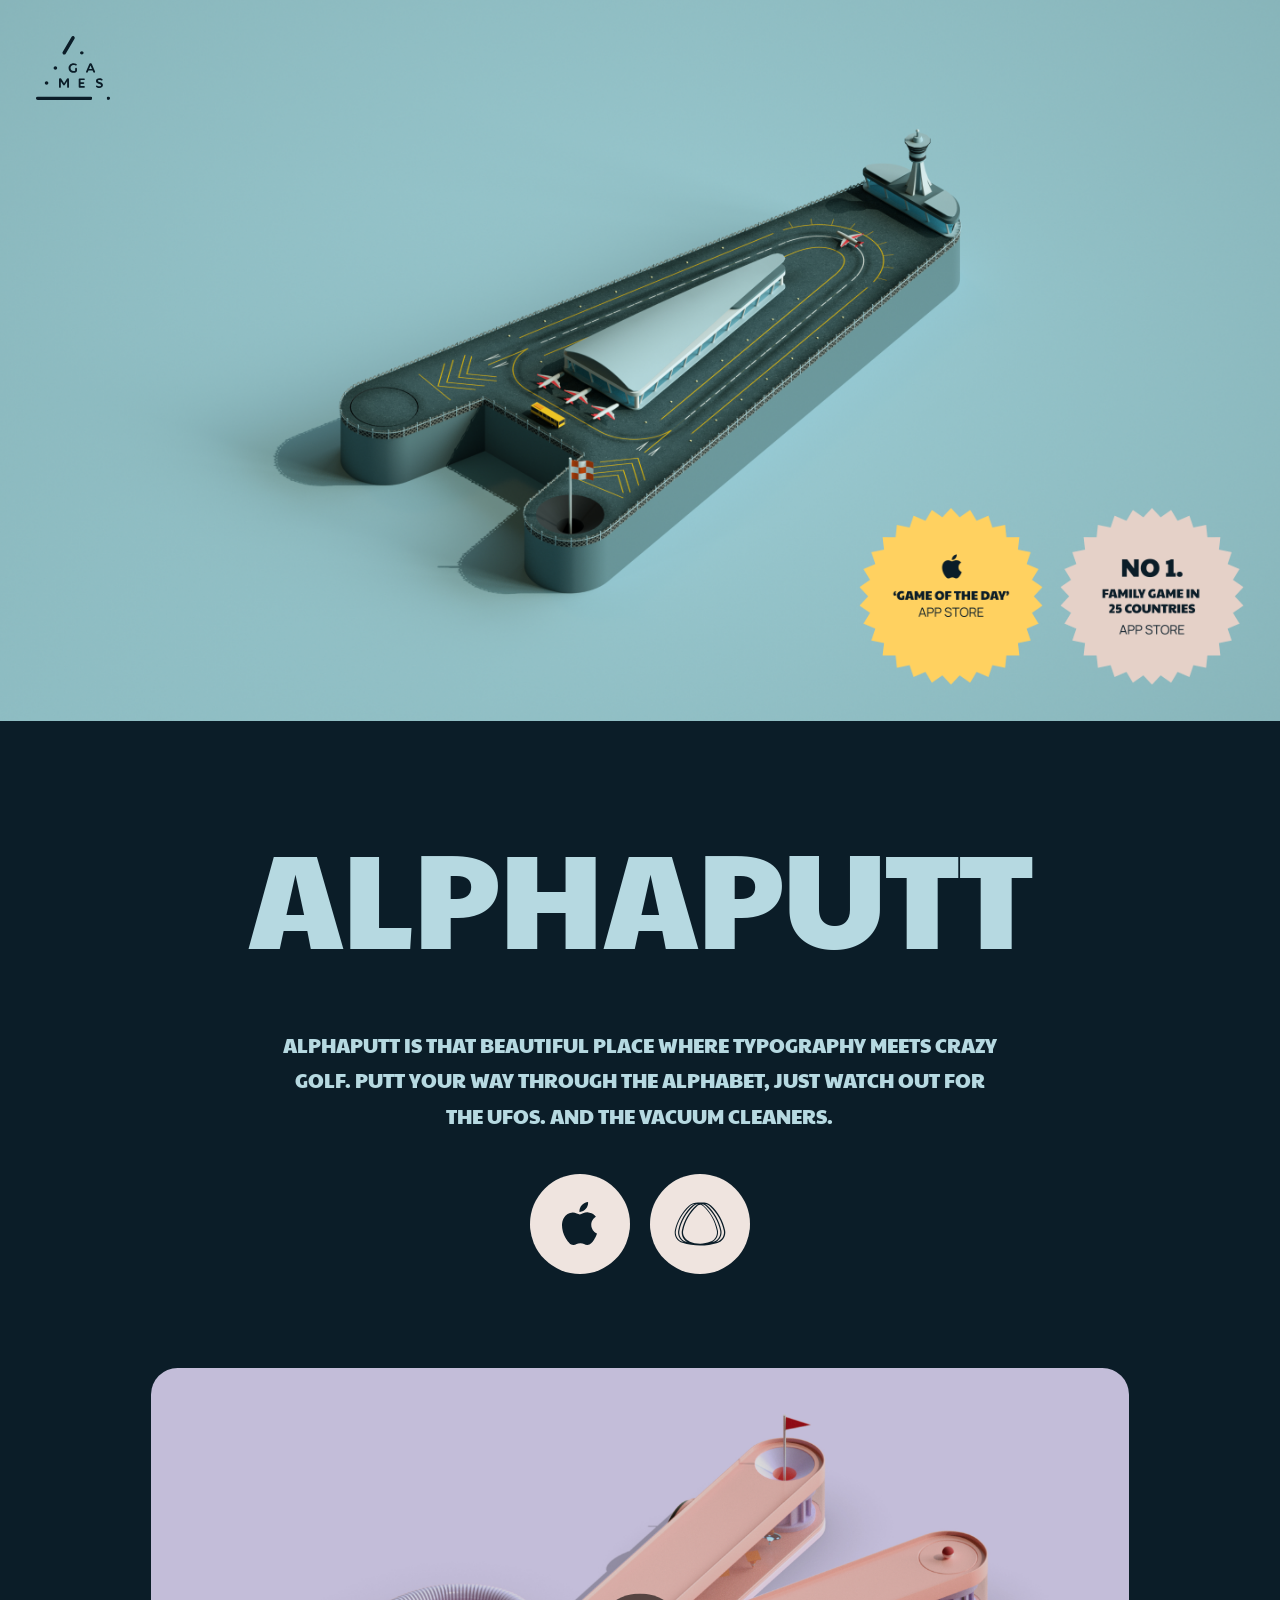
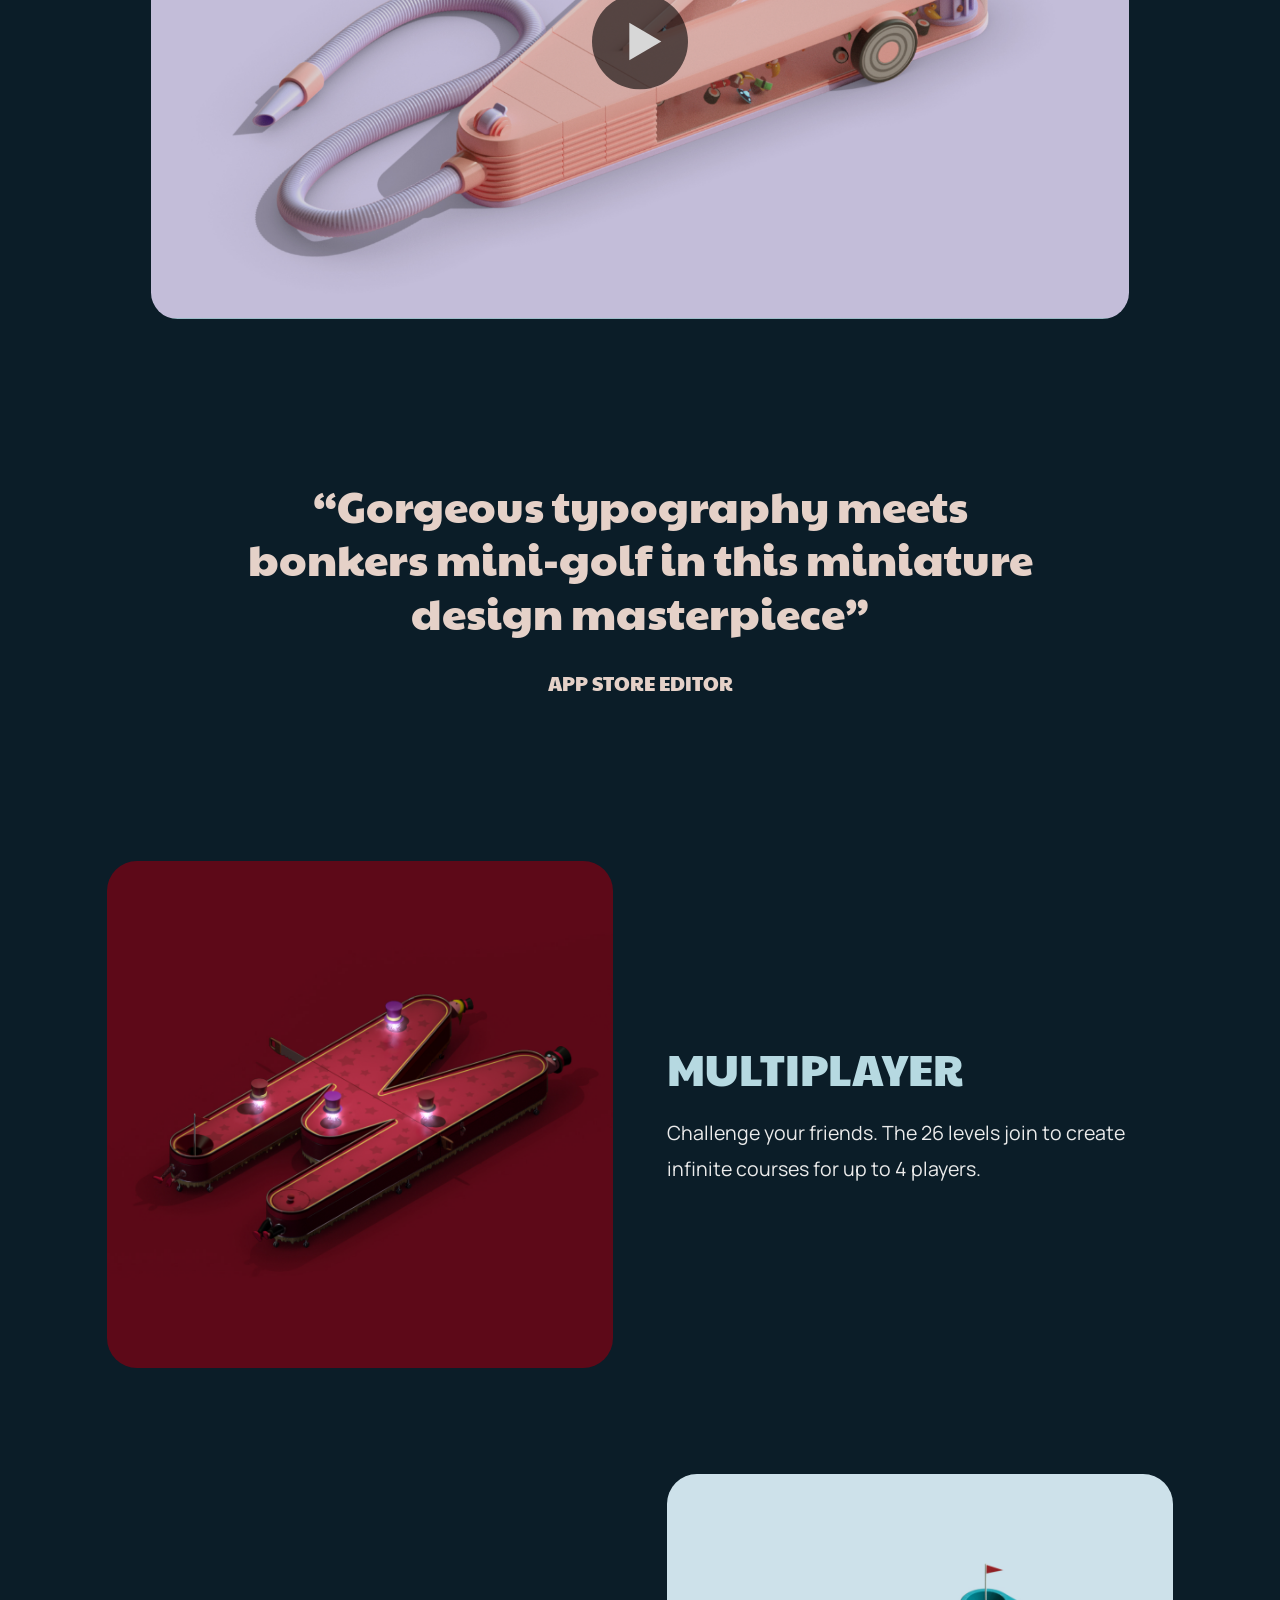
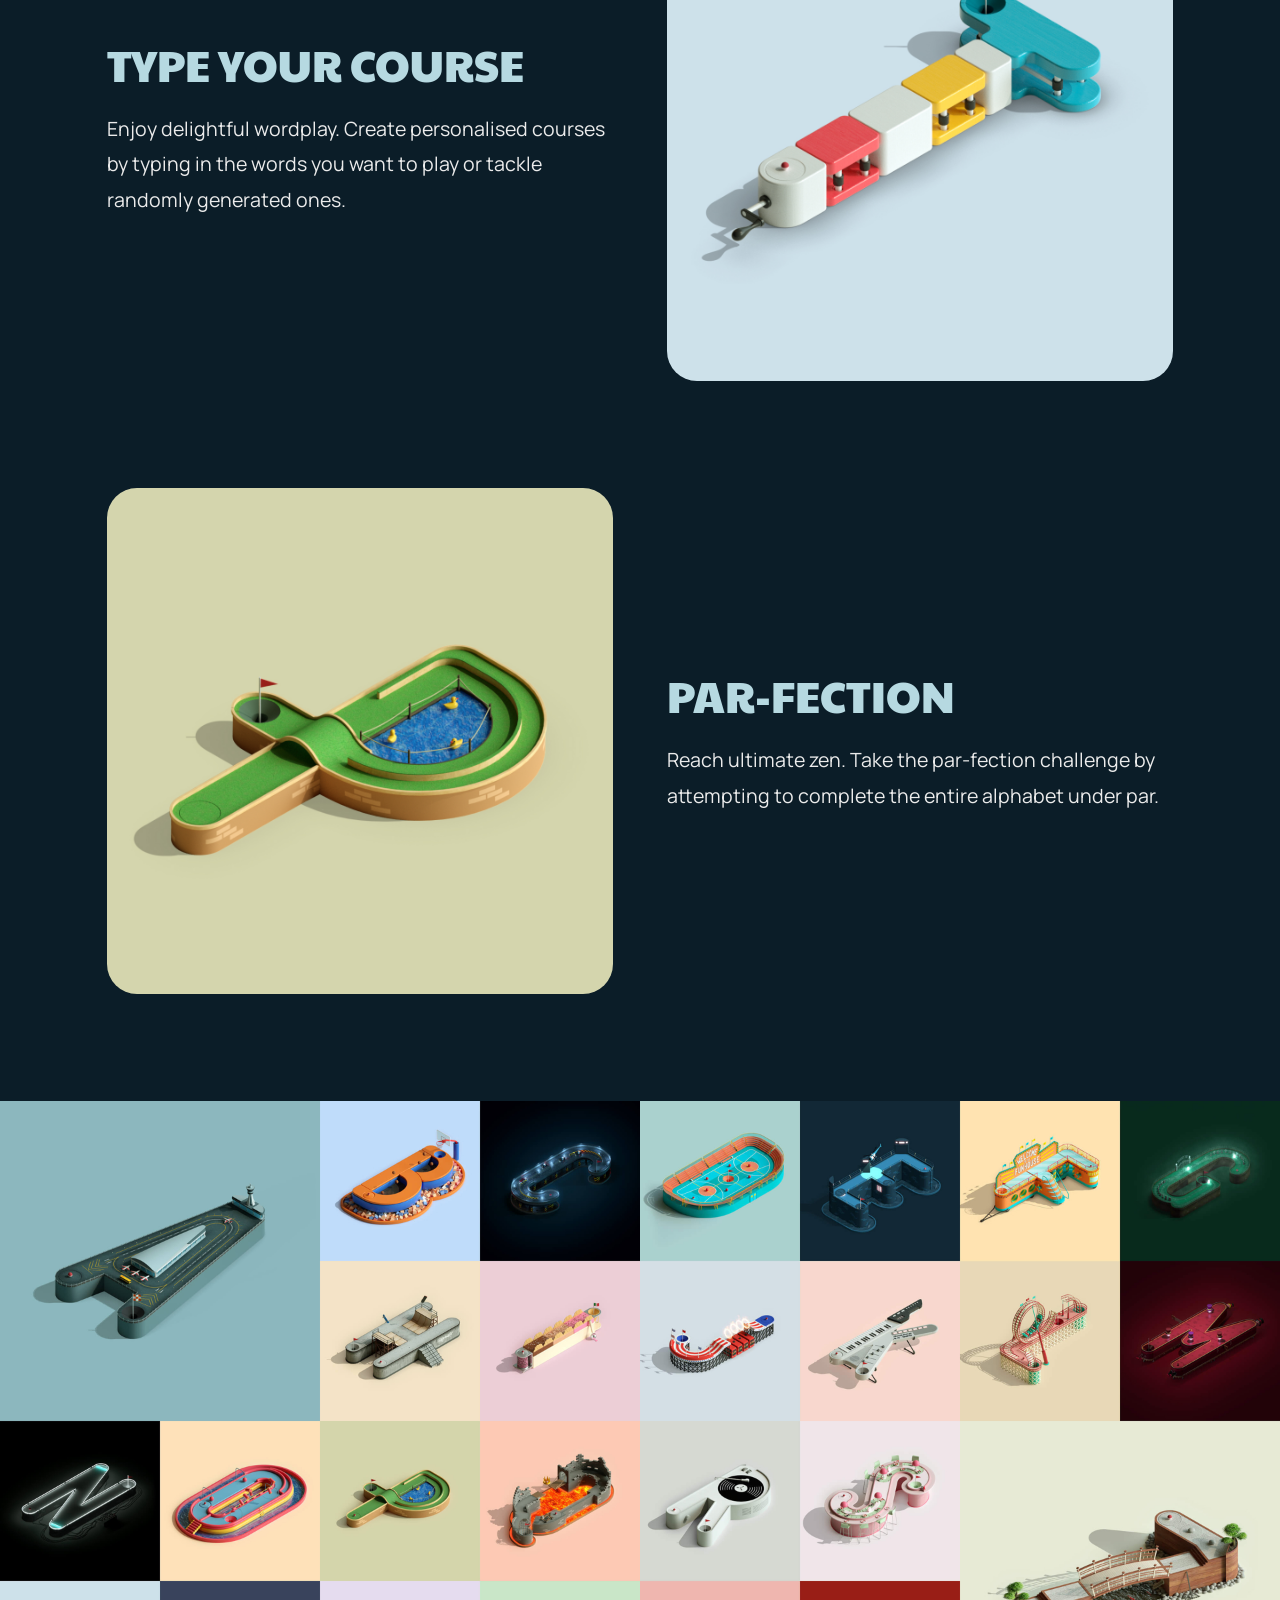
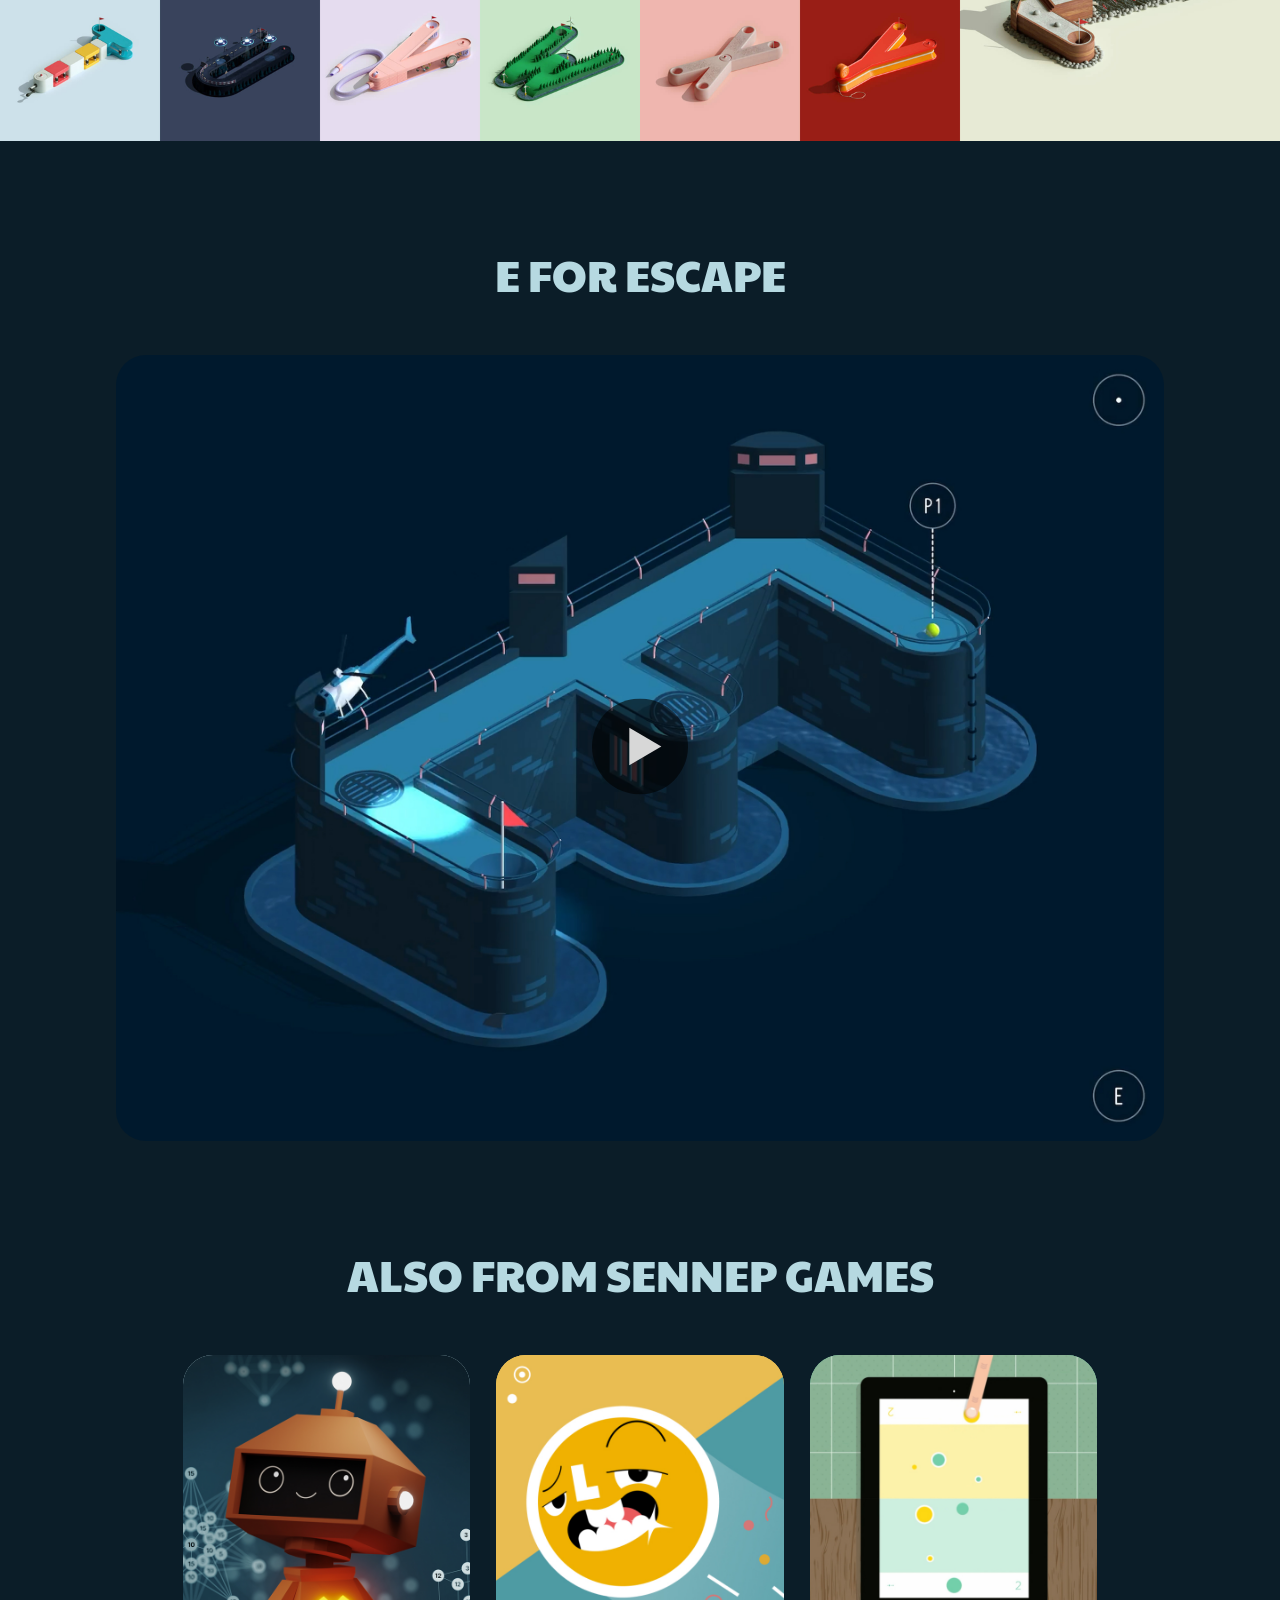
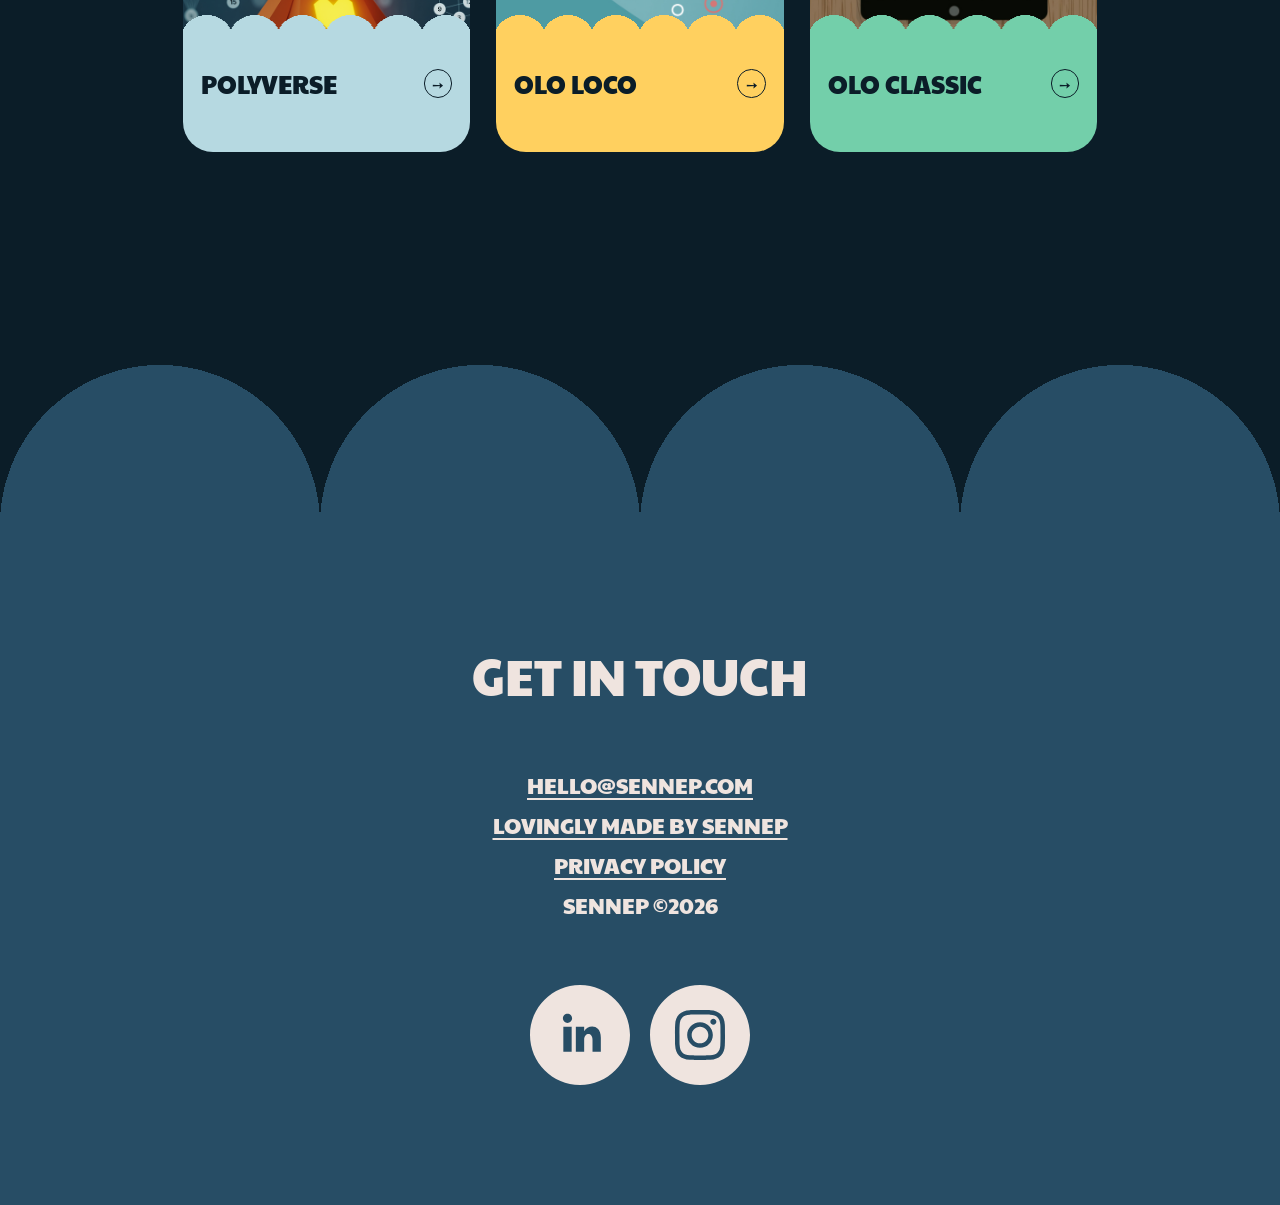
==== commit 8f5dd3f4: "Sticky hero, achievement badge split, wide viewport fixes Added sticky hero effect to all 4 game pag" ====
--- a/alphaputt/index.html
+++ b/alphaputt/index.html
@@ -26,7 +26,7 @@
             <a class="hero__logo" href="../index.html">
                 <img src="../assets/images/polyverse/logo-dark.svg" alt="Sennep Games" width="84" height="73">
             </a>
-            <div class="hero__achievements">
+            <div class="hero__achievements hero__achievements--desktop">
                 <div class="achievement">
                     <img src="../assets/images/alphaputt/acheivement_ap_01.png" alt="Game of the Day — App Store" width="207" height="200">
                 </div>
@@ -35,6 +35,15 @@
                 </div>
             </div>
         </section>
+
+        <div class="hero__achievements hero__achievements--mobile">
+            <div class="achievement">
+                <img src="../assets/images/alphaputt/acheivement_ap_01.png" alt="Game of the Day — App Store" width="207" height="200">
+            </div>
+            <div class="achievement">
+                <img src="../assets/images/alphaputt/acheivement_ap_02.png" alt="No 1. Family Game in 25 Countries — App Store" width="207" height="200">
+            </div>
+        </div>
 
         <!-- ================================
              Main Title
--- a/assets/css/global.css
+++ b/assets/css/global.css
@@ -94,6 +94,8 @@
   background-color: var(--color-bg);
   padding-top: 12.5vw;
   overflow: hidden;
+  position: relative;
+  z-index: 1;
 }
 
 .footer__inner {
--- a/assets/css/alphaputt.css
+++ b/assets/css/alphaputt.css
@@ -38,7 +38,9 @@
    Hero Unit
    ============================================================ */
 .hero {
-    position: relative;
+    position: sticky;
+    top: 0;
+    z-index: 0;
     width: 100%;
     height: clamp(470px, 56.32vw, 811px);
     background-color: var(--color-bg-hero);
@@ -48,6 +50,12 @@
     overflow: hidden;
 }
 
+/* All content after hero scrolls above it */
+.page > :not(.hero) {
+    position: relative;
+    z-index: 1;
+}
+
 /* Sennep Games logo — top left */
 .hero__logo {
     position: absolute;
@@ -60,14 +68,18 @@
     height: clamp(42px, 5.07vw, 73px);
 }
 
-/* Award badges — bottom right */
-.hero__achievements {
+/* Award badges — desktop: inside hero, stays fixed; mobile: outside hero, scrolls */
+.hero__achievements--desktop {
     position: absolute;
     bottom: clamp(24px, 2.78vw, 40px);
     right: clamp(24px, 2.78vw, 40px);
     display: flex;
     gap: clamp(12px, 1.39vw, 20px);
     align-items: flex-end;
+}
+
+.hero__achievements--mobile {
+    display: none;
 }
 
 .achievement img {
@@ -440,11 +452,17 @@
    ============================================================ */
 @media (min-width: 1441px) {
 
+    .page {
+        max-width: none;
+    }
+
+    .page > :not(.hero) {
+        padding-left: calc((100vw - 1440px) / 2);
+        padding-right: calc((100vw - 1440px) / 2);
+    }
+
     .hero {
-        width: 100vw;
-        position: relative;
-        left: 50%;
-        transform: translateX(-50%);
+        width: 100%;
         height: 811px;
         background-image: url('../images/alphaputt/ap_hero_wide.jpg');
         background-size: auto 811px;
@@ -497,13 +515,19 @@
         height: 42px;
     }
 
-    .hero__achievements {
-        position: static;
-        background-color: var(--color-bg);
+    .hero__achievements--desktop {
+        display: none;
+    }
+
+    .hero__achievements--mobile {
+        display: flex;
+        position: relative;
+        z-index: 1;
         justify-content: center;
         align-items: center;
         gap: 14px;
         padding: 30px 26px;
+        background-color: var(--color-bg);
     }
 
     .achievement img {
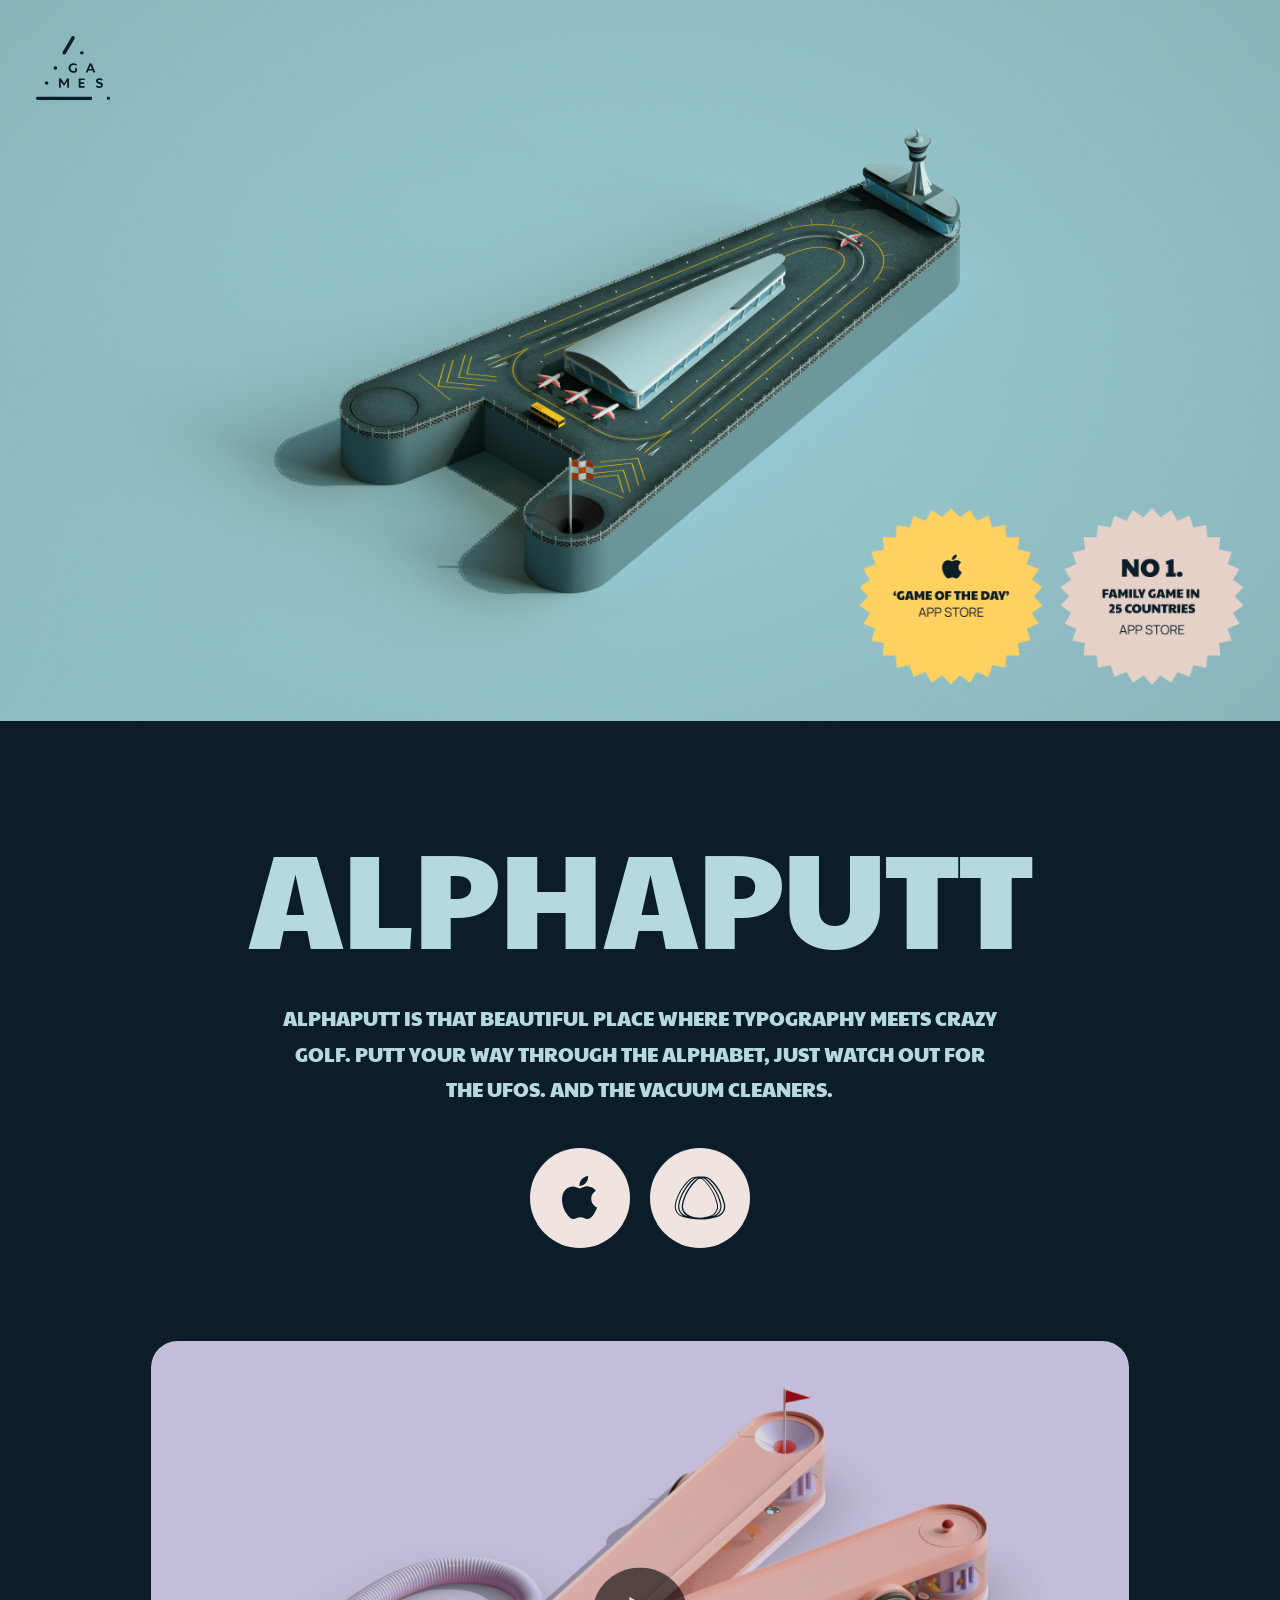
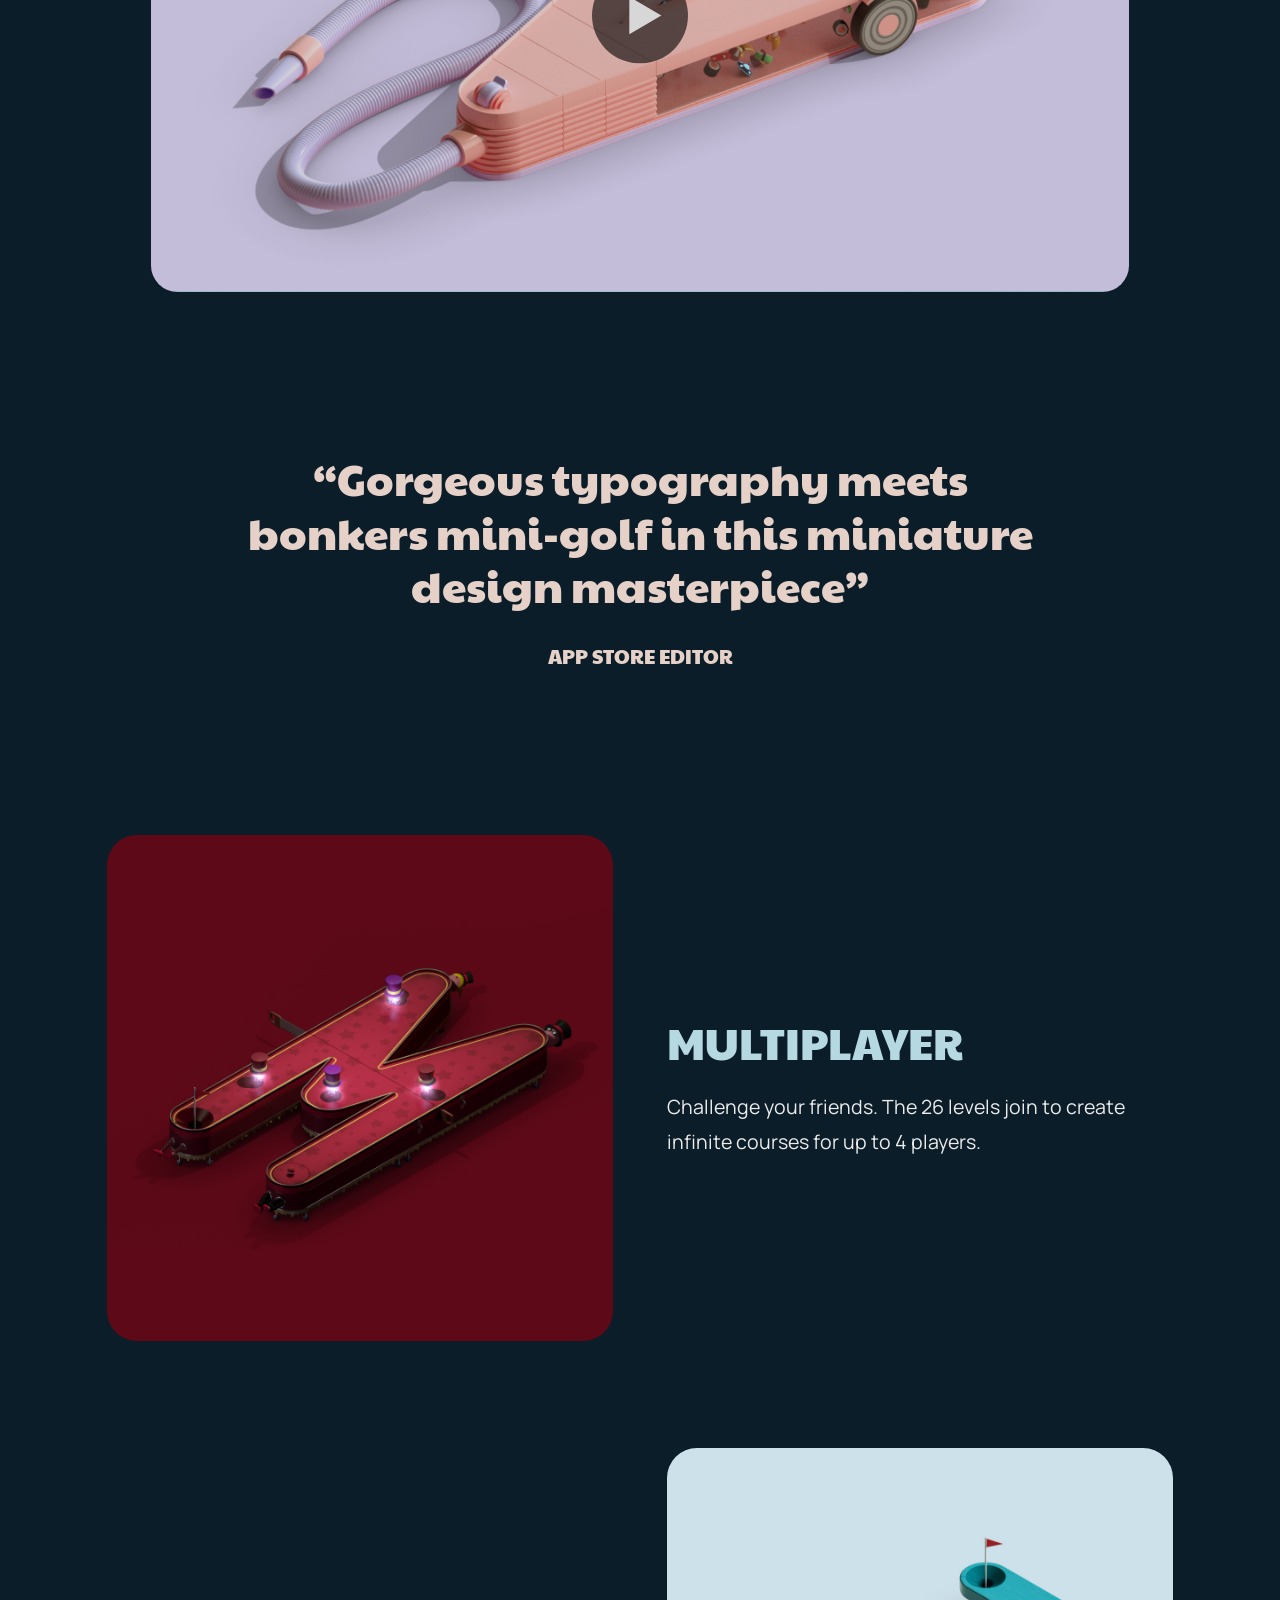
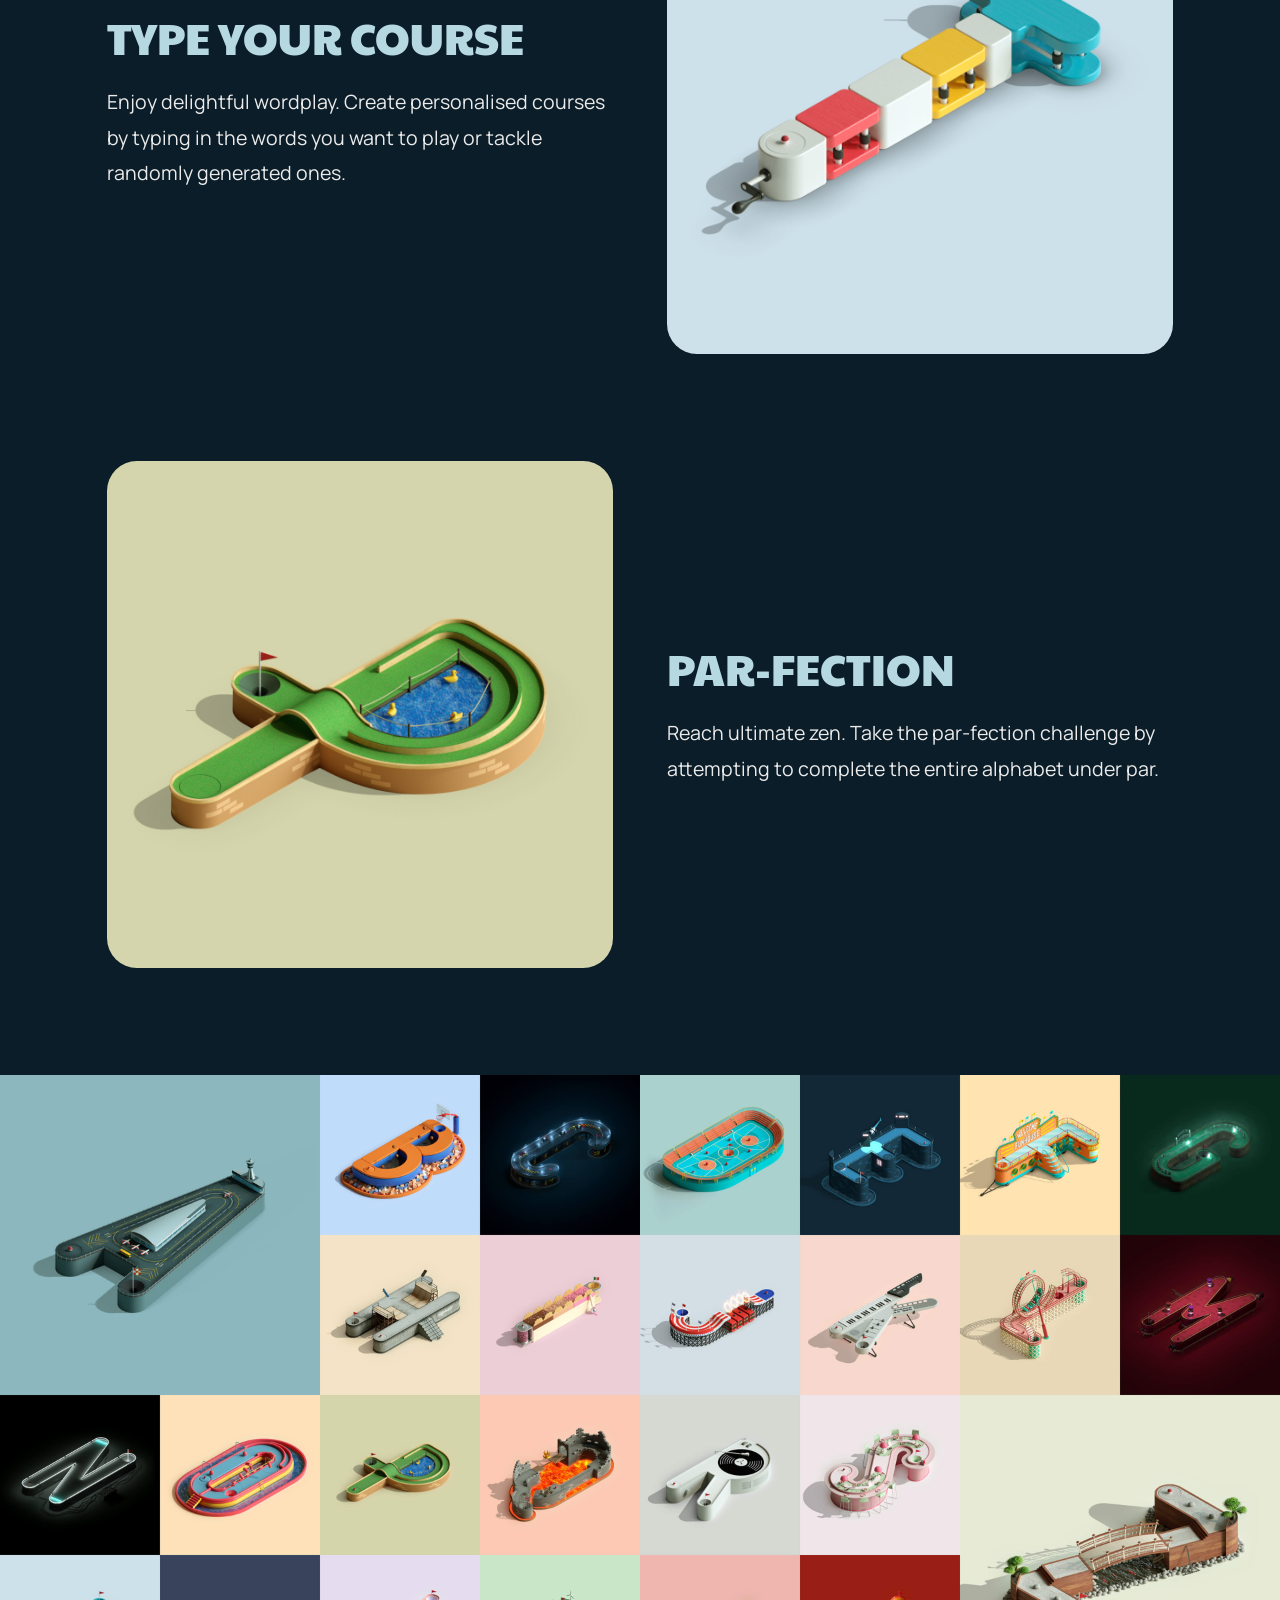
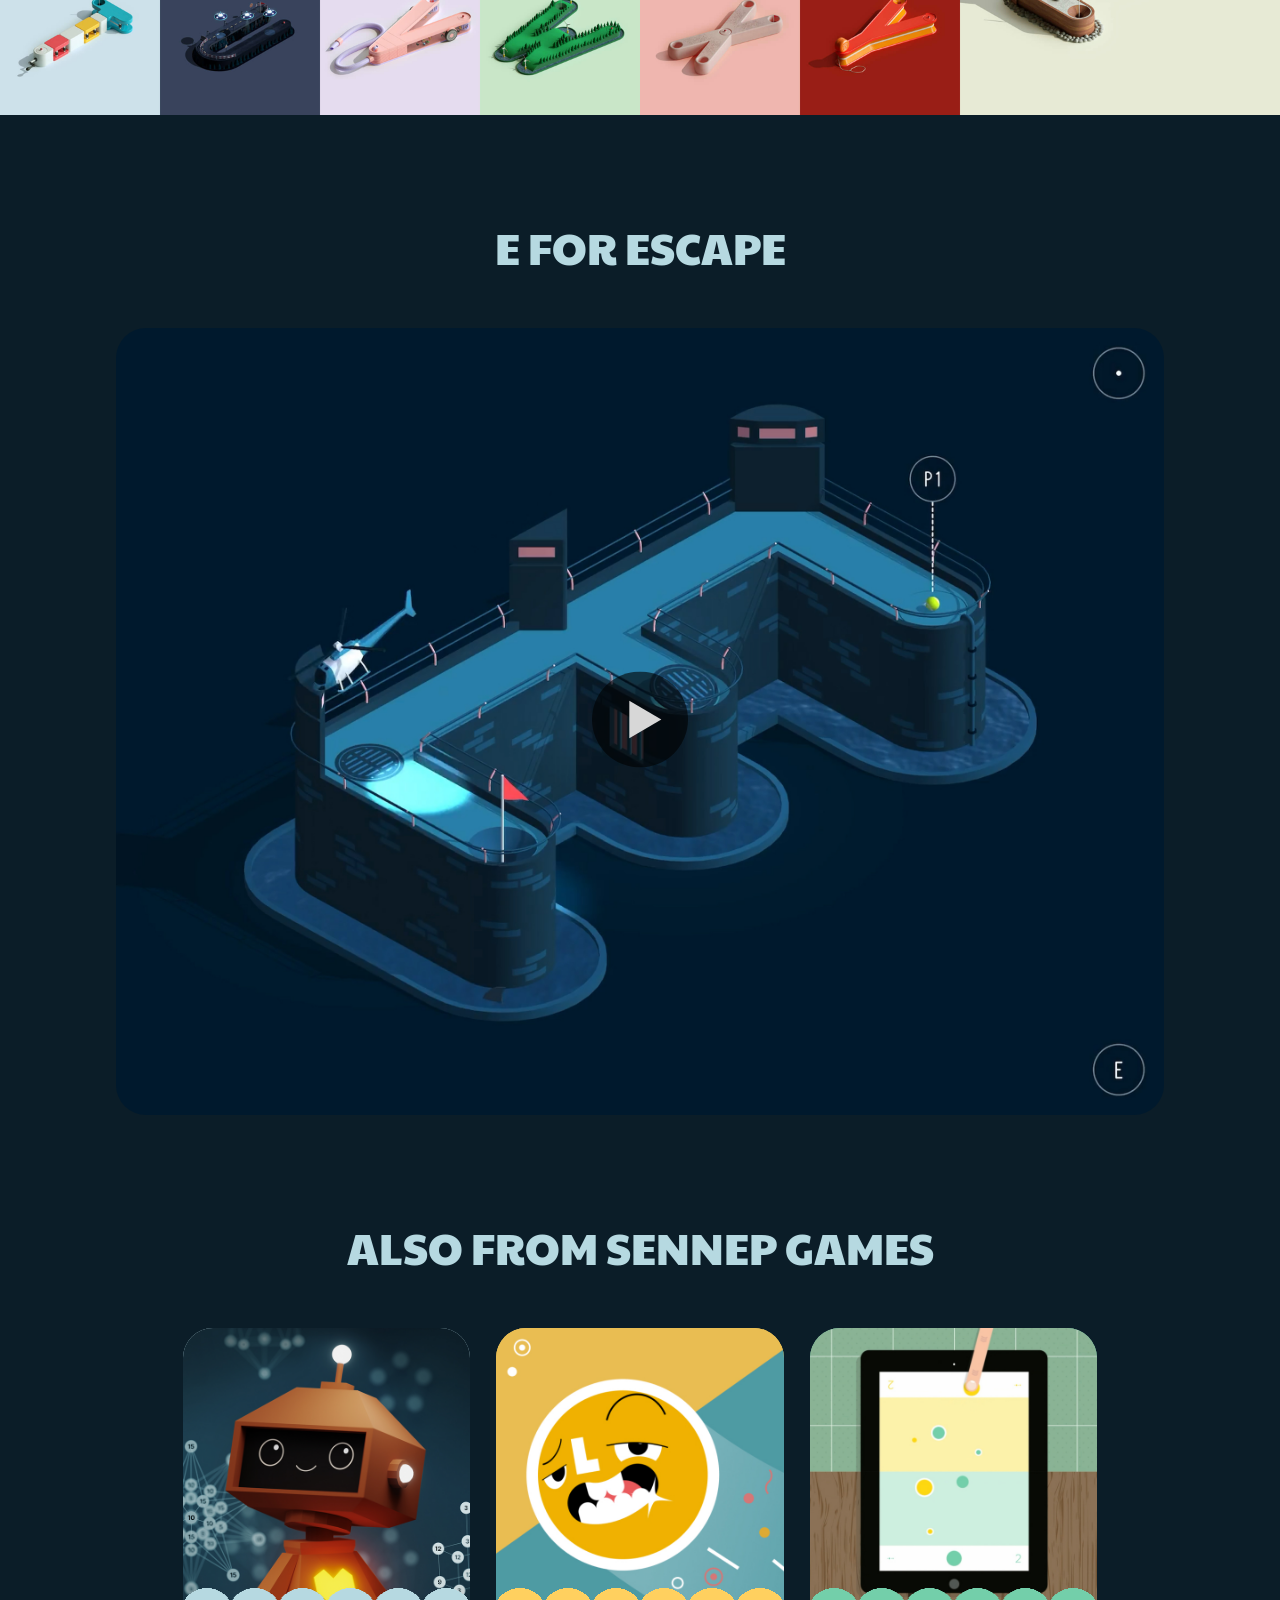
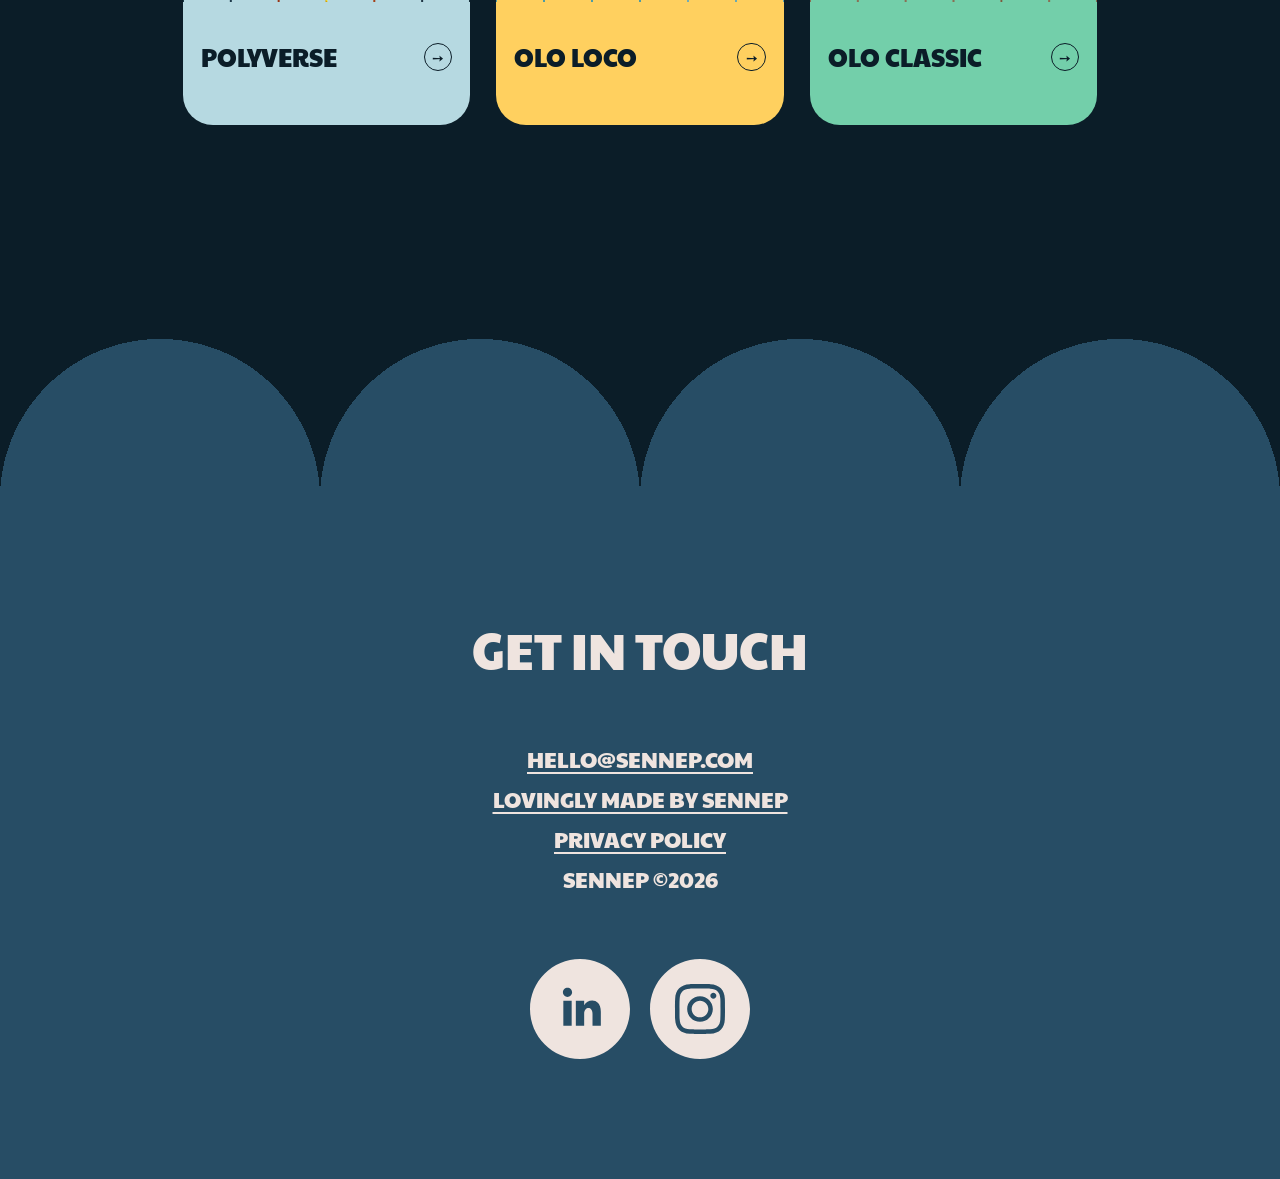
==== commit a062a8dc: "Fixed logo with colour mask, title animations, consistent spacing Logo system: - Fixed position (z-i" ====
--- a/alphaputt/index.html
+++ b/alphaputt/index.html
@@ -17,15 +17,22 @@
 </head>
 <body>
 
+    <a class="hero__logo hero__logo--dark" href="../index.html">
+        <img src="../assets/images/shared/logo-dark.svg" alt="Sennep Games" width="84" height="73">
+    </a>
+    <a class="hero__logo hero__logo--light" href="../index.html" aria-hidden="true">
+        <img src="../assets/images/shared/logo.svg" alt="" width="84" height="73">
+    </a>
+    <a class="hero__logo hero__logo--mini" href="../index.html" aria-hidden="true">
+        <img src="../assets/images/shared/mini-logo.svg" alt="" width="84" height="73">
+    </a>
+
     <main class="page">
 
         <!-- ================================
              Hero Unit
              ================================ -->
         <section class="hero">
-            <a class="hero__logo" href="../index.html">
-                <img src="../assets/images/polyverse/logo-dark.svg" alt="Sennep Games" width="84" height="73">
-            </a>
             <div class="hero__achievements hero__achievements--desktop">
                 <div class="achievement">
                     <img src="../assets/images/alphaputt/acheivement_ap_01.png" alt="Game of the Day — App Store" width="207" height="200">
@@ -50,8 +57,8 @@
              ================================ -->
         <section class="title-section">
             <div class="title-section__inner">
-                <h1 class="title-section__heading">Alphaputt</h1>
-                <p class="title-section__tagline">Alphaputt is that beautiful place where typography meets crazy golf. Putt your way through the alphabet, Just watch out for the UFOs. And the vacuum cleaners.</p>
+                <h1 class="title-section__heading animate-in">Alphaputt</h1>
+                <p class="title-section__tagline animate-in stagger-1">Alphaputt is that beautiful place where typography meets crazy golf. Putt your way through the alphabet, Just watch out for the UFOs. And the vacuum cleaners.</p>
             </div>
         </section>
 
@@ -59,7 +66,7 @@
              App Links
              ================================ -->
         <section class="app-links">
-            <div class="app-links__buttons">
+            <div class="app-links__buttons animate-in stagger-2">
                 <a href="https://apps.apple.com/gb/app/alphaputt/id1192689055" target="_blank" rel="noopener" aria-label="Download on the App Store">
                     <img class="app-link-default" src="../assets/images/alphaputt/iOS_link.svg" alt="App Store" width="100" height="100">
                     <img class="app-link-hover" src="../assets/images/alphaputt/iOS_link_hover.svg" alt="" width="100" height="100">
@@ -75,7 +82,7 @@
              Video Section
              ================================ -->
         <section class="video-section">
-            <div class="video-section__player video-player">
+            <div class="video-section__player video-player animate-in">
                 <video class="video-player__video" src="../assets/videos/alphaputt/ap_promo_sm.mp4" playsinline preload="none"></video>
                 <img class="video-player__poster" src="../assets/images/alphaputt/Alphaputt_video_poster.jpg" alt="Alphaputt gameplay">
                 <button class="play-button" aria-label="Play video">
@@ -91,18 +98,18 @@
              Quote
              ================================ -->
         <section class="quote">
-            <blockquote class="quote__text">&ldquo;Gorgeous typography meets bonkers mini-golf in this miniature design masterpiece&rdquo;</blockquote>
-            <cite class="quote__cite">App Store Editor</cite>
+            <blockquote class="quote__text animate-in">&ldquo;Gorgeous typography meets bonkers mini-golf in this miniature design masterpiece&rdquo;</blockquote>
+            <cite class="quote__cite animate-in stagger-1">App Store Editor</cite>
         </section>
 
         <!-- ================================
              Feature 01 — Multiplayer
              ================================ -->
         <section class="intro">
-            <div class="intro__image">
+            <div class="intro__image animate-in">
                 <img src="../assets/images/alphaputt/ap_multiplayer.jpg" alt="Alphaputt multiplayer">
             </div>
-            <div class="intro__text">
+            <div class="intro__text animate-in stagger-1">
                 <h2 class="section-heading">Multiplayer</h2>
                 <p class="section-body">Challenge your friends. The 26 levels join to create infinite courses for up to 4 players.</p>
             </div>
@@ -112,11 +119,11 @@
              Feature 02 — Type Your Course
              ================================ -->
         <section class="intro intro--reverse">
-            <div class="intro__text">
+            <div class="intro__text animate-in">
                 <h2 class="section-heading">Type Your Course</h2>
                 <p class="section-body">Enjoy delightful wordplay. Create personalised courses by typing in the words you want to play or tackle randomly generated ones.</p>
             </div>
-            <div class="intro__image">
+            <div class="intro__image animate-in stagger-1">
                 <img src="../assets/images/alphaputt/ap_type.jpg" alt="Alphaputt type your course">
             </div>
         </section>
@@ -125,10 +132,10 @@
              Feature 03 — Par-fection
              ================================ -->
         <section class="intro">
-            <div class="intro__image">
+            <div class="intro__image animate-in">
                 <img src="../assets/images/alphaputt/ap_parfection.jpg" alt="Alphaputt par-fection">
             </div>
-            <div class="intro__text">
+            <div class="intro__text animate-in stagger-1">
                 <h2 class="section-heading">Par-fection</h2>
                 <p class="section-body">Reach ultimate zen. Take the par-fection challenge by attempting to complete the entire alphabet under par.</p>
             </div>
@@ -138,7 +145,7 @@
              A-Z Image
              ================================ -->
         <section class="az-image">
-            <img class="az-image__desktop" src="../assets/images/alphaputt/ap_a-z.jpg" alt="Alphaputt A to Z courses">
+            <img class="az-image__desktop animate-in" src="../assets/images/alphaputt/ap_a-z.jpg" alt="Alphaputt A to Z courses">
             <div class="az-image__mobile">
                 <img src="../assets/images/alphaputt/ap_a-z_left.jpg" alt="Alphaputt courses A to M">
                 <img src="../assets/images/alphaputt/ap_a-z_right.jpg" alt="Alphaputt courses N to Z">
@@ -149,8 +156,8 @@
              Escape Scene
              ================================ -->
         <section class="escape">
-            <h2 class="section-heading escape__heading">E For Escape</h2>
-            <div class="escape__player video-player">
+            <h2 class="section-heading escape__heading animate-in">E For Escape</h2>
+            <div class="escape__player video-player animate-in stagger-1">
                 <video class="video-player__video" src="../assets/videos/alphaputt/ap_escape.mp4" playsinline preload="none"></video>
                 <img class="video-player__poster" src="../assets/images/alphaputt/ap_escape_poster.jpg" alt="E for Escape level">
                 <button class="play-button" aria-label="Play video">
@@ -166,9 +173,9 @@
              Also from Sennep Games
              ================================ -->
         <section class="other-games">
-            <h2 class="section-heading other-games__heading">Also from Sennep Games</h2>
+            <h2 class="section-heading other-games__heading animate-in">Also from Sennep Games</h2>
             <div class="other-games__grid">
-                <a class="game-card-mini" href="../polyverse/index.html" style="--card-color: #B6D9E1">
+                <a class="game-card-mini animate-in" href="../polyverse/index.html" style="--card-color: #B6D9E1">
                     <div class="game-card-mini__image">
                         <img src="../assets/images/homepage/polyverse_image_mob.jpg" alt="Polyverse">
                     </div>
@@ -177,7 +184,7 @@
                         <span class="game-card-mini__arrow">&#10137;</span>
                     </div>
                 </a>
-                <a class="game-card-mini" href="../olo-loco/index.html" style="--card-color: #FFD05F">
+                <a class="game-card-mini animate-in stagger-1" href="../olo-loco/index.html" style="--card-color: #FFD05F">
                     <div class="game-card-mini__image">
                         <img src="../assets/images/homepage/olo_loco_image_mob.jpg" alt="OLO Loco">
                     </div>
@@ -186,7 +193,7 @@
                         <span class="game-card-mini__arrow">&#10137;</span>
                     </div>
                 </a>
-                <a class="game-card-mini" href="../olo-classic/index.html" style="--card-color: #73CFAA">
+                <a class="game-card-mini animate-in stagger-2" href="../olo-classic/index.html" style="--card-color: #73CFAA">
                     <div class="game-card-mini__image">
                         <img src="../assets/images/homepage/olo_classic_image_mob.jpg" alt="OLO Classic">
                     </div>
@@ -202,7 +209,7 @@
 
     <footer class="footer">
         <div class="footer__inner">
-            <div class="footer__content">
+            <div class="footer__content animate-in">
                 <h2 class="footer__heading">Get in touch</h2>
                 <div class="footer__links">
                     <a href="mailto:hello@sennep.com" target="_blank" rel="noopener">hello@sennep.com</a>
@@ -242,6 +249,126 @@
             video.addEventListener('click', resetVideo);
             video.addEventListener('ended', resetVideo);
         });
+
+        /* Scroll-triggered entrance animations */
+        (function () {
+            var elements = document.querySelectorAll('.animate-in');
+            if (!elements.length) return;
+            var observer = new IntersectionObserver(function (entries) {
+                entries.forEach(function (entry) {
+                    if (entry.isIntersecting) {
+                        entry.target.classList.add('is-visible');
+                        observer.unobserve(entry.target);
+                    }
+                });
+            }, { threshold: 0, rootMargin: '0px 0px -10% 0px' });
+            elements.forEach(function (el) { observer.observe(el); });
+        })();
+
+/* Logo colour mask — desktop only, re-evaluates on resize */
+        (function () {
+            var lightLogo = document.querySelector('.hero__logo--light');
+            var miniLogo = document.querySelector('.hero__logo--mini');
+            var darkLogo = document.querySelector('.hero__logo--dark');
+            var sections = document.querySelectorAll('.page > :not(.hero)');
+            var footer = document.querySelector('.footer');
+            var currentMask = null;
+            var prevMask = null;
+            var isWide = false;
+
+            function resetLogos() {
+                [lightLogo, miniLogo].forEach(function (el) {
+                    if (!el) return;
+                    el.style.clipPath = 'inset(100% 0 0 0)';
+                    el.style.transform = '';
+                    el.style.transition = '';
+                });
+                if (darkLogo) darkLogo.style.opacity = '1';
+            }
+
+            function setup() {
+                if (window.innerWidth < 834) {
+                    resetLogos();
+                    currentMask = null;
+                    return;
+                }
+
+                isWide = window.innerWidth >= 1440;
+                var newMask = isWide ? lightLogo : miniLogo;
+
+                if (newMask !== prevMask) {
+                    resetLogos();
+                    prevMask = newMask;
+                }
+
+                currentMask = newMask;
+
+                var reducedMotion = window.matchMedia('(prefers-reduced-motion: reduce)').matches;
+                if (reducedMotion && currentMask) {
+                    currentMask.style.clipPath = 'none';
+                    currentMask = null;
+                }
+            }
+
+            function updateMask() {
+                if (!currentMask) return;
+
+                var logoTop = 40;
+                var logoBottom = 113;
+                var topClip = 100;
+                var found = false;
+
+                sections.forEach(function (section) {
+                    var rect = section.getBoundingClientRect();
+                    if (rect.top < logoBottom && rect.bottom > logoTop) {
+                        var sectionTop = Math.max(rect.top, logoTop);
+                        var clip = Math.max(0, ((sectionTop - logoTop) / (logoBottom - logoTop)) * 100);
+                        if (!found || clip < topClip) topClip = clip;
+                        found = true;
+                    }
+                });
+
+                if (footer) {
+                    var fRect = footer.getBoundingClientRect();
+                    if (fRect.top < logoBottom && fRect.bottom > logoTop) {
+                        var fClip = Math.max(0, ((Math.max(fRect.top, logoTop) - logoTop) / (logoBottom - logoTop)) * 100);
+                        if (!found || fClip < topClip) topClip = fClip;
+                        found = true;
+                    }
+                }
+
+                currentMask.style.clipPath = found
+                    ? 'inset(' + topClip + '% 0 0 0)'
+                    : 'inset(100% 0 0 0)';
+
+                if (darkLogo && !isWide) {
+                    darkLogo.style.opacity = (found && topClip === 0) ? '0' : '1';
+                }
+
+                if (!isWide) {
+                    if (found && topClip === 0) {
+                        currentMask.style.transition = 'transform 400ms ease-out';
+                        currentMask.style.transform = 'translateX(-30px)';
+                    } else {
+                        currentMask.style.transition = 'transform 300ms ease-in';
+                        currentMask.style.transform = 'translateX(0)';
+                    }
+                }
+            }
+
+            var resizeTimer;
+            window.addEventListener('resize', function () {
+                clearTimeout(resizeTimer);
+                resizeTimer = setTimeout(function () {
+                    setup();
+                    updateMask();
+                }, 100);
+            });
+
+            window.addEventListener('scroll', updateMask, { passive: true });
+            setup();
+            updateMask();
+        })();
     </script>
 <!-- Cloudflare Web Analytics --><script defer src='https://static.cloudflareinsights.com/beacon.min.js' data-cf-beacon='{"token": "e3170e2c4fa24565a236b3cf2ba2d98e"}'></script><!-- End Cloudflare Web Analytics -->
 </body>
--- a/assets/css/alphaputt.css
+++ b/assets/css/alphaputt.css
@@ -56,11 +56,34 @@
     z-index: 1;
 }
 
-/* Sennep Games logo — top left */
+/* Sennep Games logo — top left, fixed on desktop */
 .hero__logo {
-    position: absolute;
+    position: fixed;
     top: clamp(20px, 2.78vw, 40px);
     left: clamp(20px, 2.78vw, 40px);
+    z-index: 100;
+    line-height: 0;
+}
+
+/* Below 1440px: dark base + mini mask, hide light */
+.hero__logo--light {
+    display: none;
+}
+
+.hero__logo--mini {
+    clip-path: inset(100% 0 0 0);
+}
+
+/* 1440px+: dark base + light mask, hide mini */
+@media (min-width: 1440px) {
+    .hero__logo--light {
+        display: block;
+        clip-path: inset(100% 0 0 0);
+    }
+
+    .hero__logo--mini {
+        display: none;
+    }
 }
 
 .hero__logo img {
@@ -101,7 +124,7 @@
     display: flex;
     flex-direction: column;
     align-items: center;
-    gap: clamp(43px, 5.21vw, 75px);
+    gap: clamp(26px, 3.13vw, 45px);
 }
 
 .title-section__heading {
@@ -123,6 +146,8 @@
     max-width: clamp(463px, 57.08vw, 822px);
     text-align: center;
     text-transform: uppercase;
+    position: relative;
+    z-index: 2;
 }
 
 
@@ -506,8 +531,14 @@
     }
 
     .hero__logo {
+        position: absolute;
         top: 20px;
         left: 20px;
+        z-index: 10;
+    }
+
+    .hero__logo--light {
+        display: none;
     }
 
     .hero__logo img {
@@ -724,3 +755,32 @@
     }
 
 }
+
+
+/* ============================================================
+   Scroll-triggered entrance animations
+   ============================================================ */
+.animate-in {
+    opacity: 0;
+    transform: translateY(40px);
+    transition: opacity 600ms ease, transform 600ms ease;
+}
+
+.animate-in.is-visible {
+    opacity: 1;
+    transform: translateY(0);
+}
+
+.stagger-1 { transition-delay: 100ms; }
+.stagger-2 { transition-delay: 200ms; }
+.stagger-3 { transition-delay: 300ms; }
+.stagger-4 { transition-delay: 400ms; }
+.stagger-5 { transition-delay: 500ms; }
+
+@media (prefers-reduced-motion: reduce) {
+    .animate-in {
+        opacity: 1;
+        transform: none;
+        transition: none;
+    }
+}
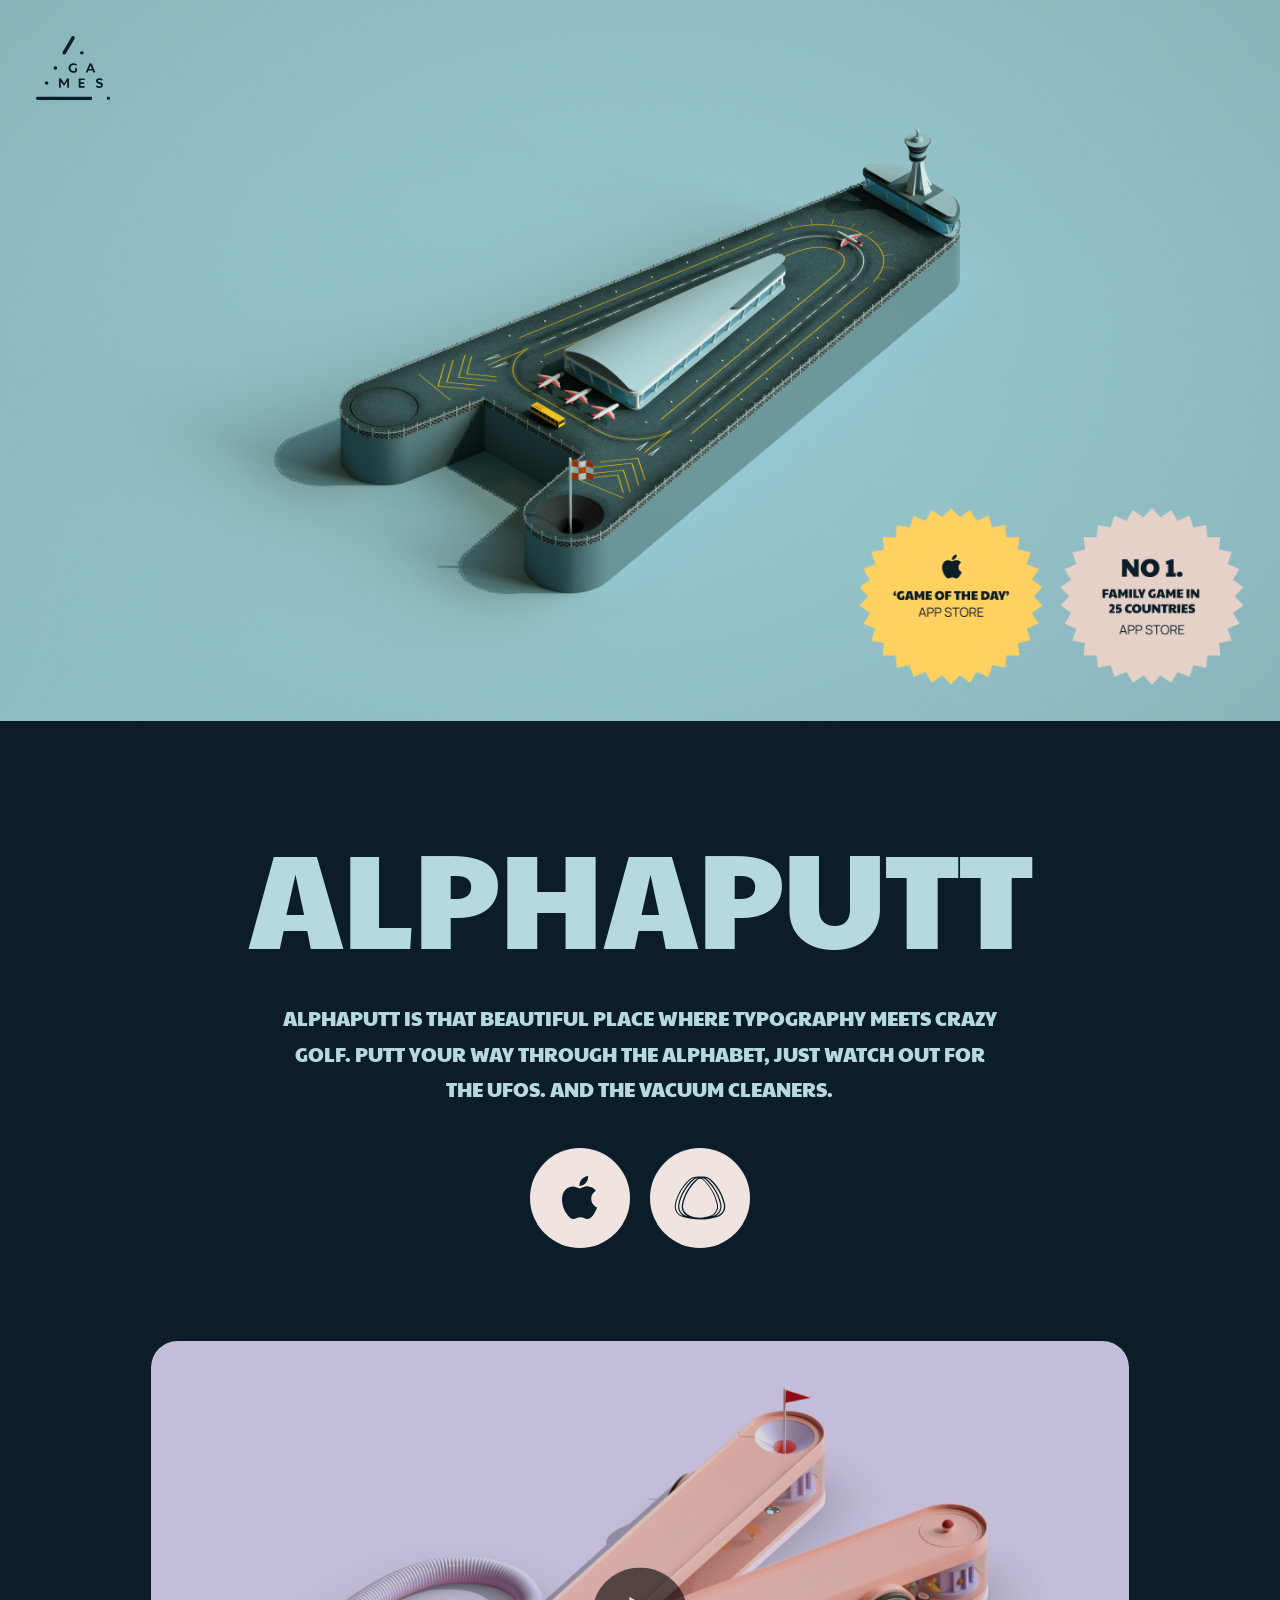
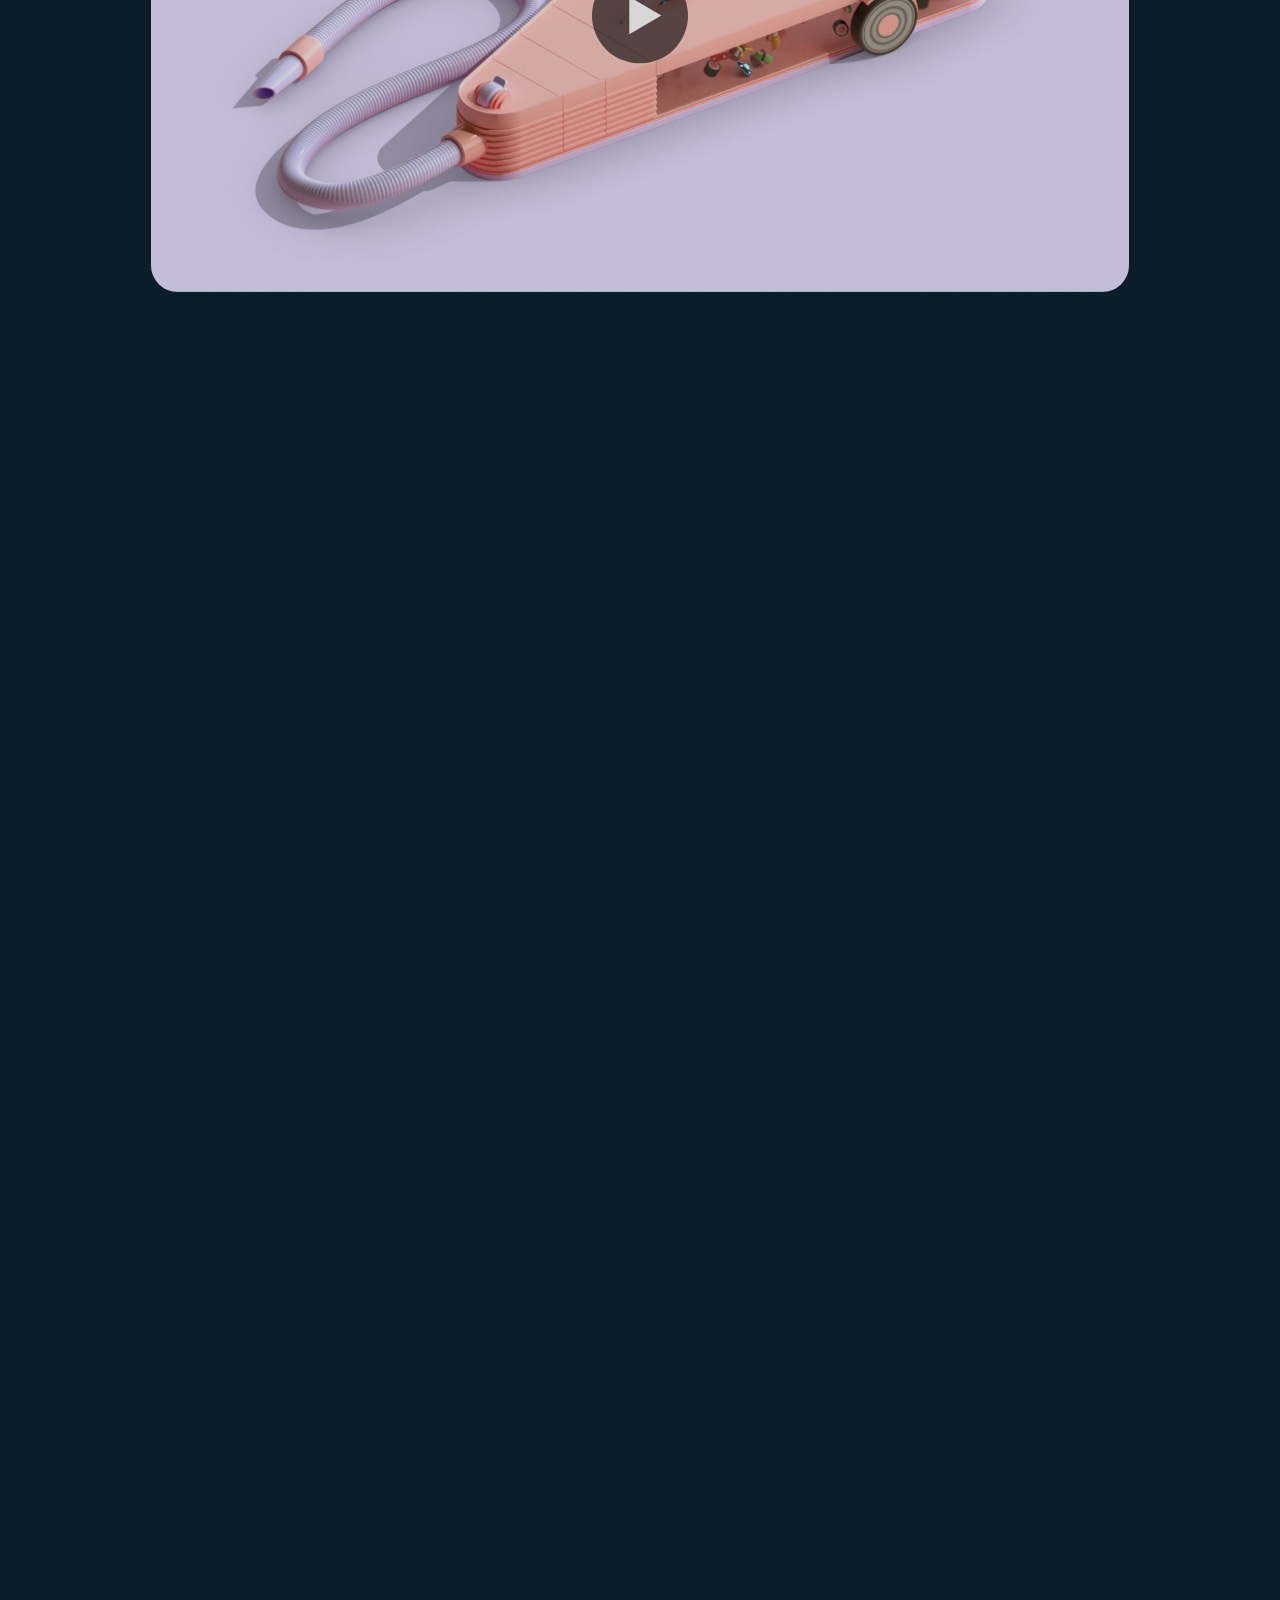
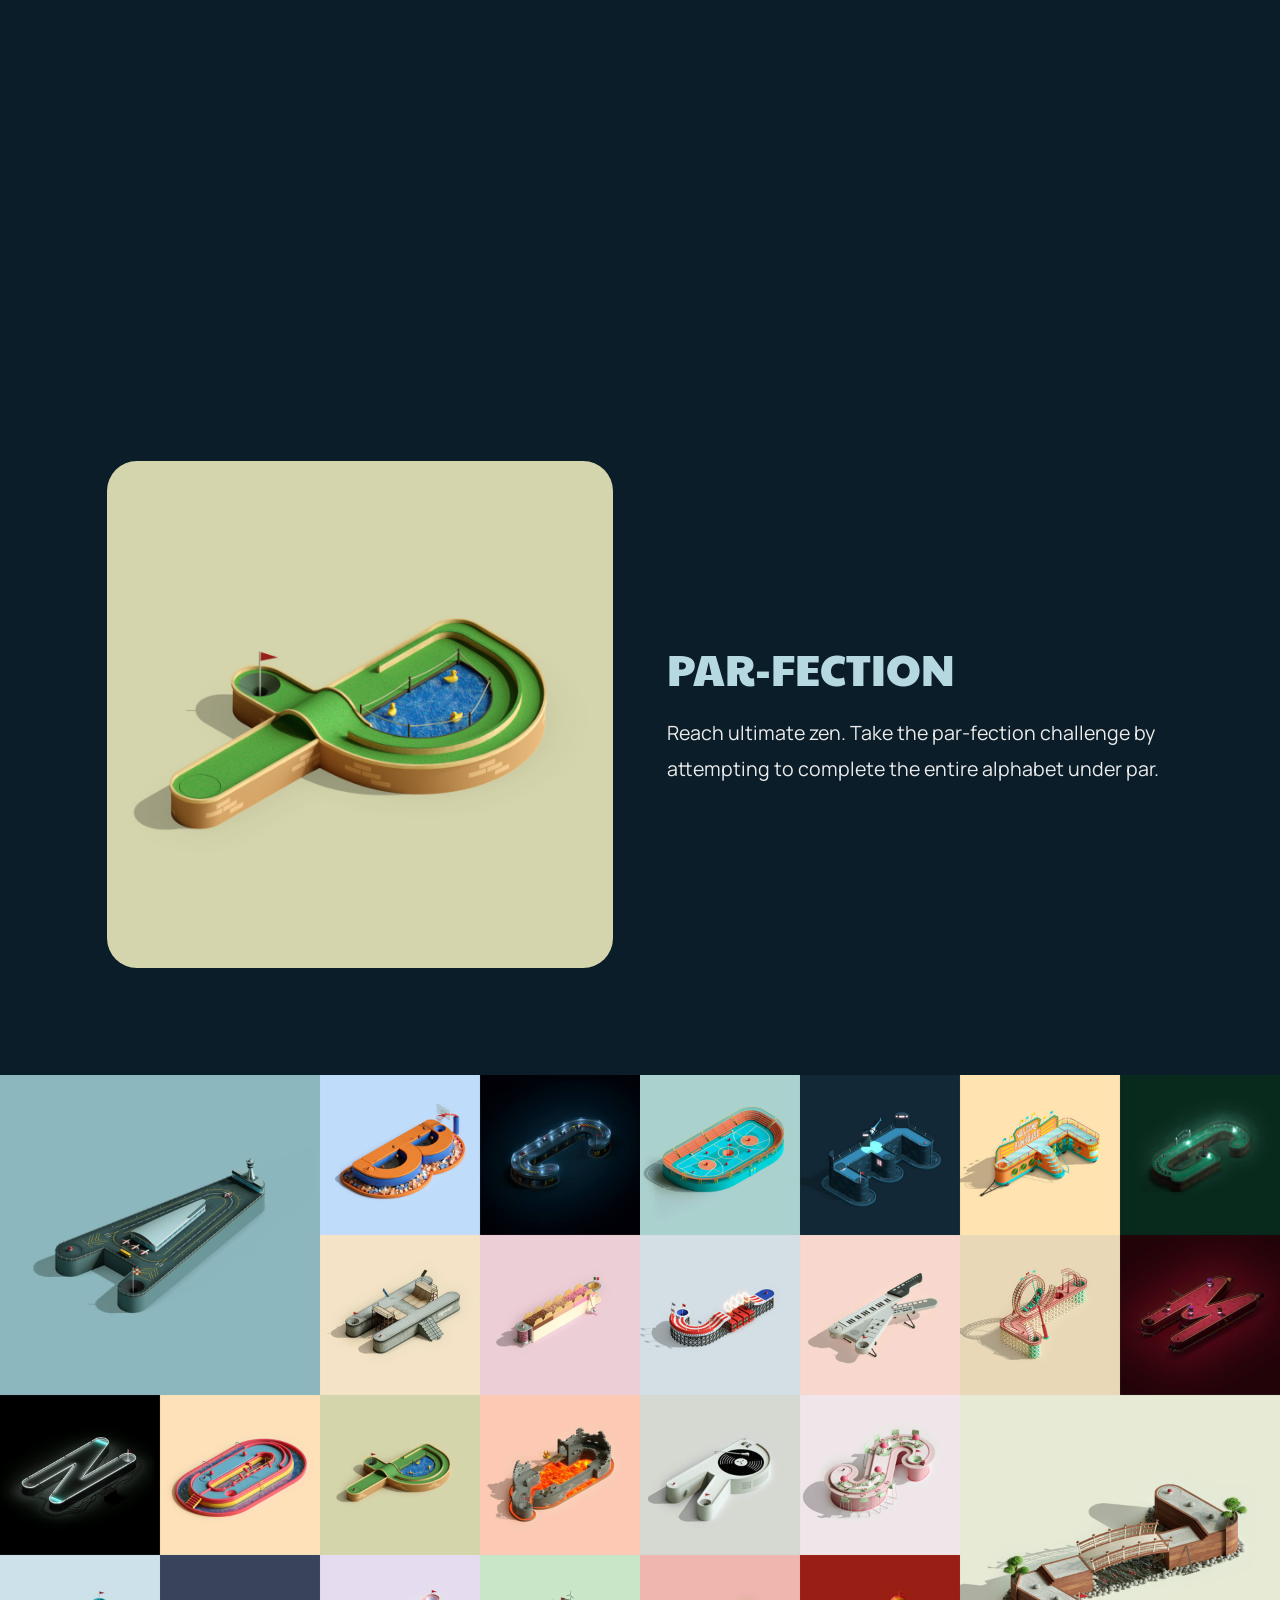
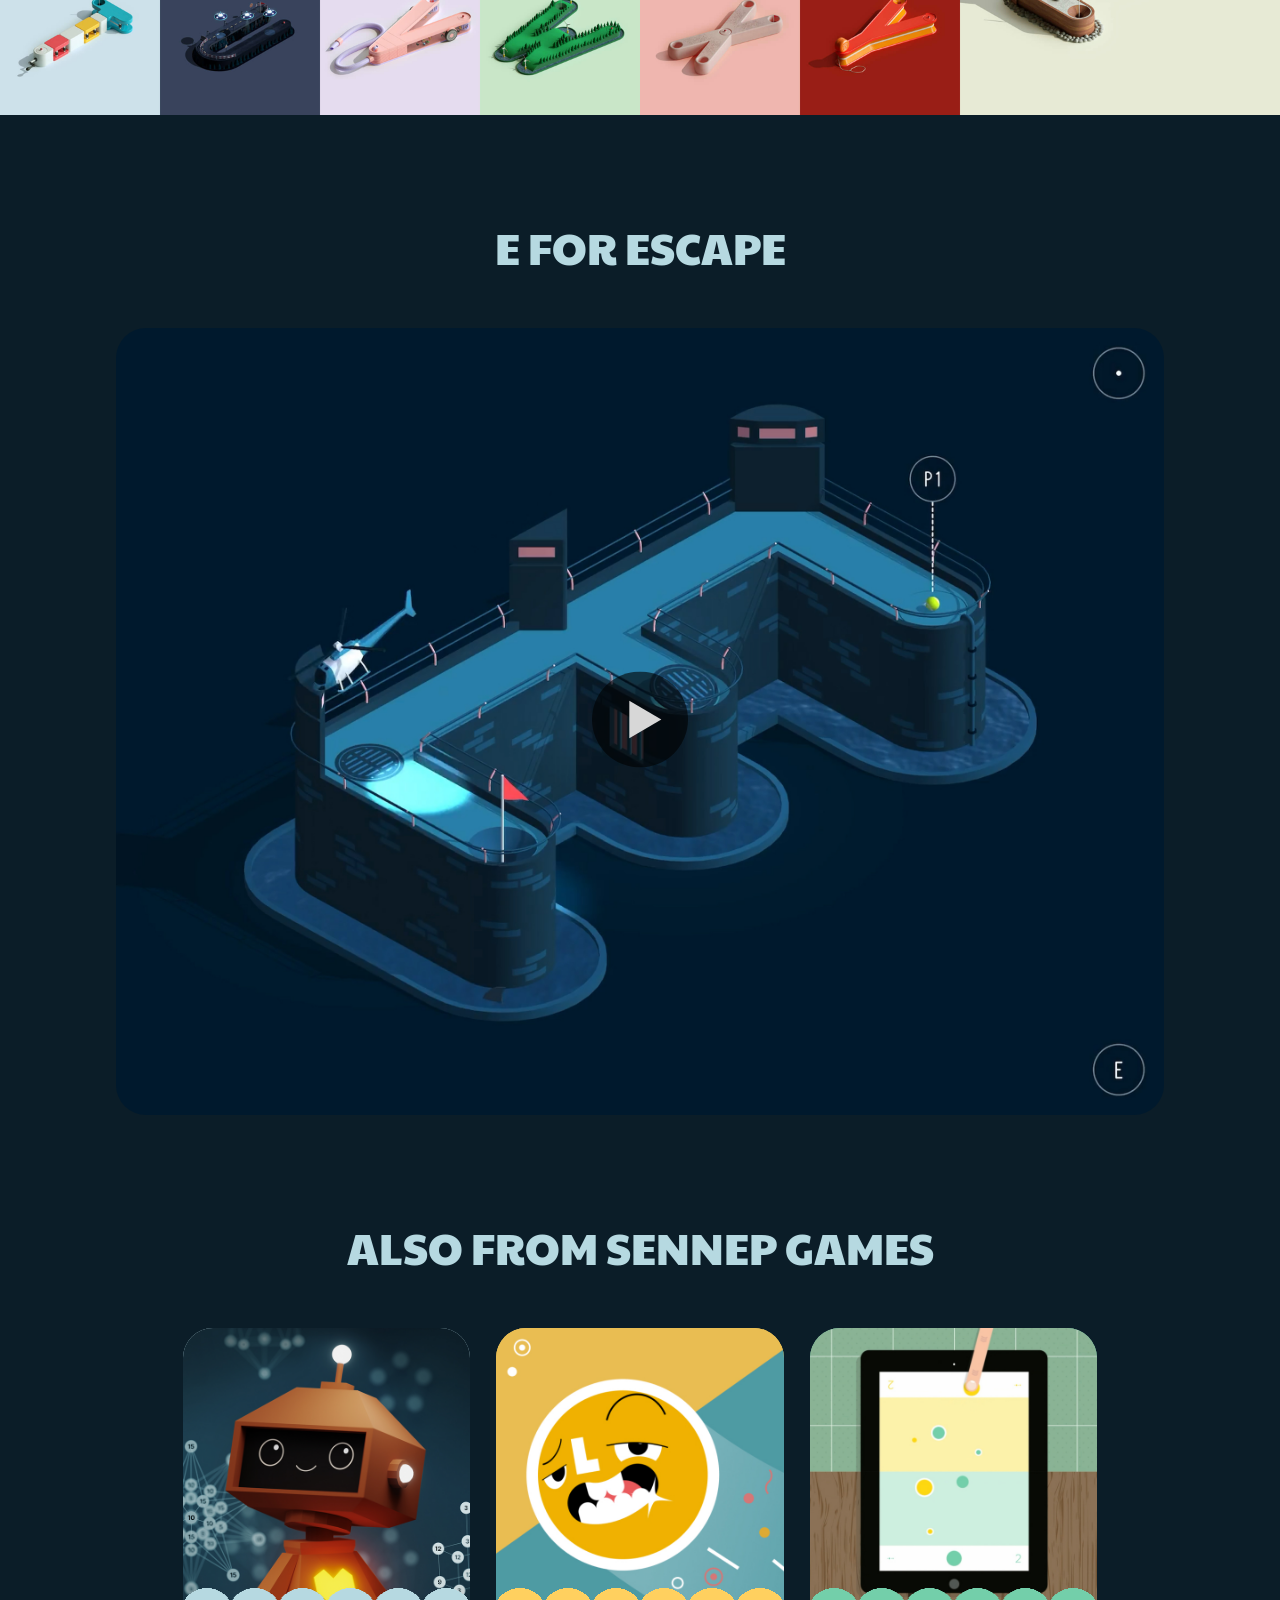
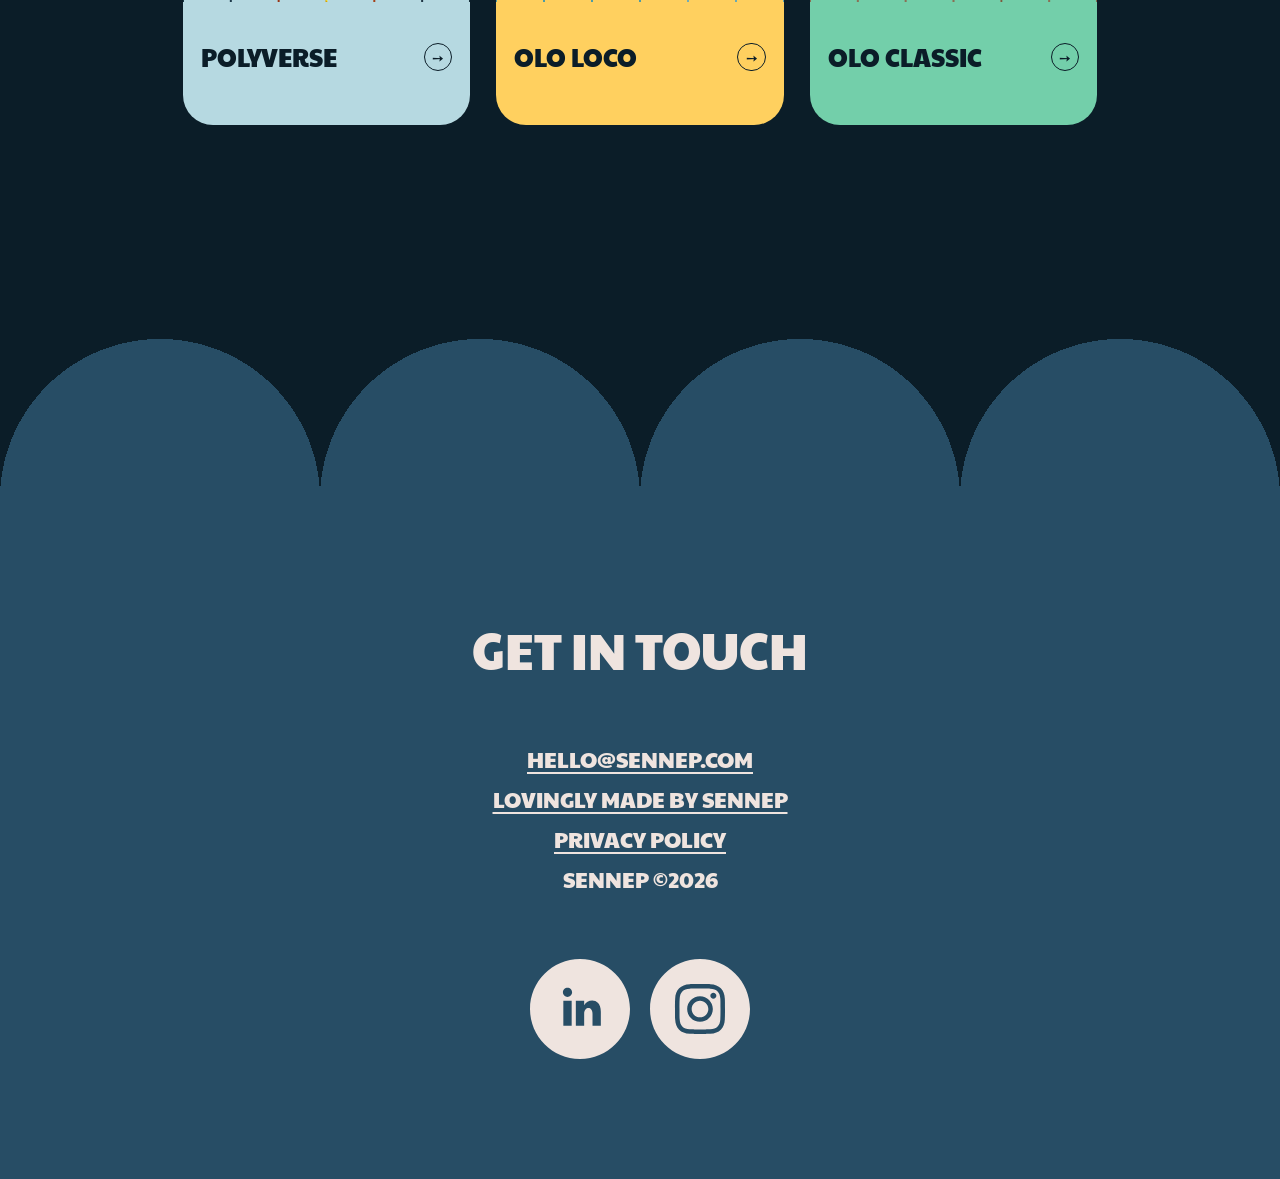
==== commit 278fff6a: "Privacy pages for Alphaputt, OLO Classic and OLO LOCO Each game now has its own privacy policy page," ====
--- a/alphaputt/index.html
+++ b/alphaputt/index.html
@@ -214,7 +214,7 @@
                 <div class="footer__links">
                     <a href="mailto:hello@sennep.com" target="_blank" rel="noopener">hello@sennep.com</a>
                     <a href="https://sennep.com" target="_blank" rel="noopener">lovingly made by sennep</a>
-                    <a href="#" target="_blank" rel="noopener">Privacy Policy</a>
+                    <a href="privacy/">Privacy Policy</a>
                     <span>Sennep &copy;2026</span>
                 </div>
                 <div class="footer__social">
--- a/assets/css/alphaputt.css
+++ b/assets/css/alphaputt.css
@@ -514,7 +514,7 @@
        Square hero image, achievements bar below */
     .hero {
         height: auto;
-        background-image: url('../images/alphaputt/hero_image_sq.jpg');
+        background-image: url('../images/alphaputt/alphaputt_hero_image_landscape.jpg');
         background-size: 100% auto;
         background-repeat: no-repeat;
         background-position: center top;
@@ -526,7 +526,7 @@
     .hero::before {
         content: '';
         display: block;
-        padding-top: 100%;
+        padding-top: 76.45%;
         flex-shrink: 0;
     }
 
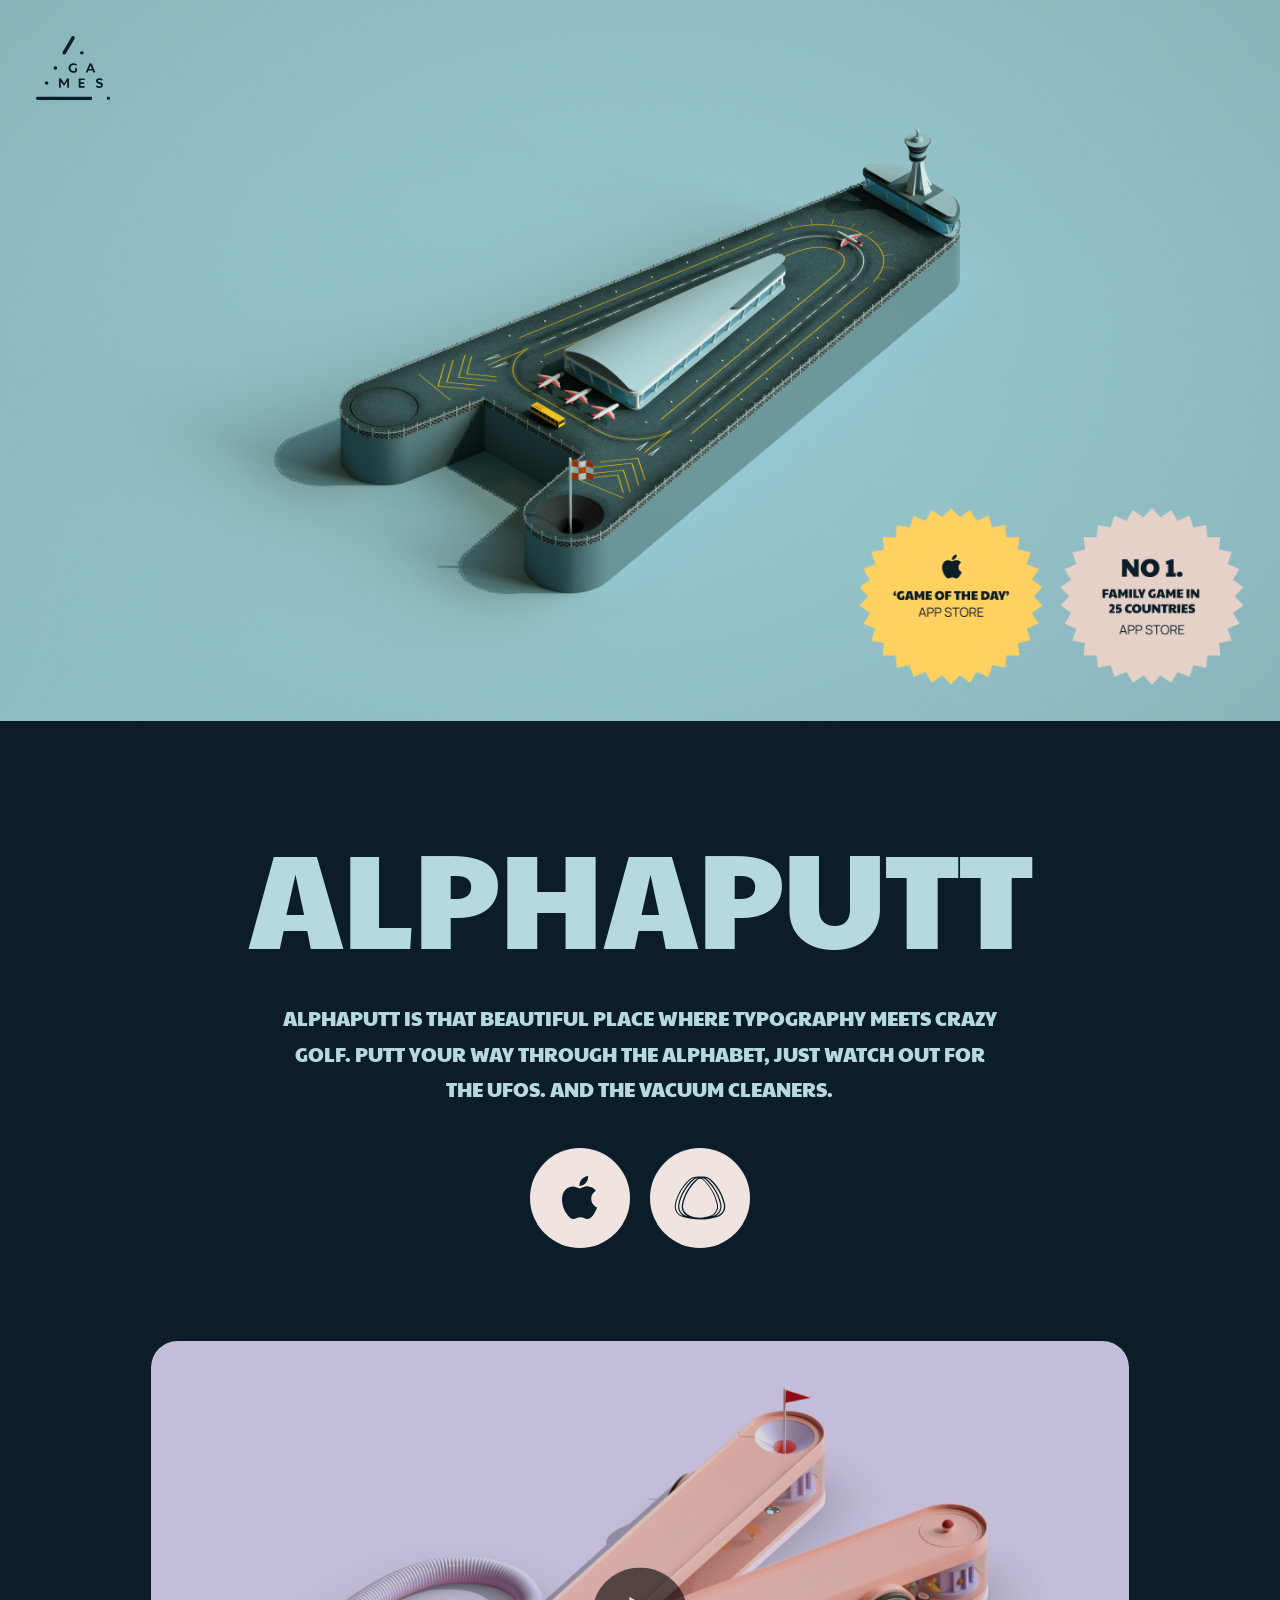
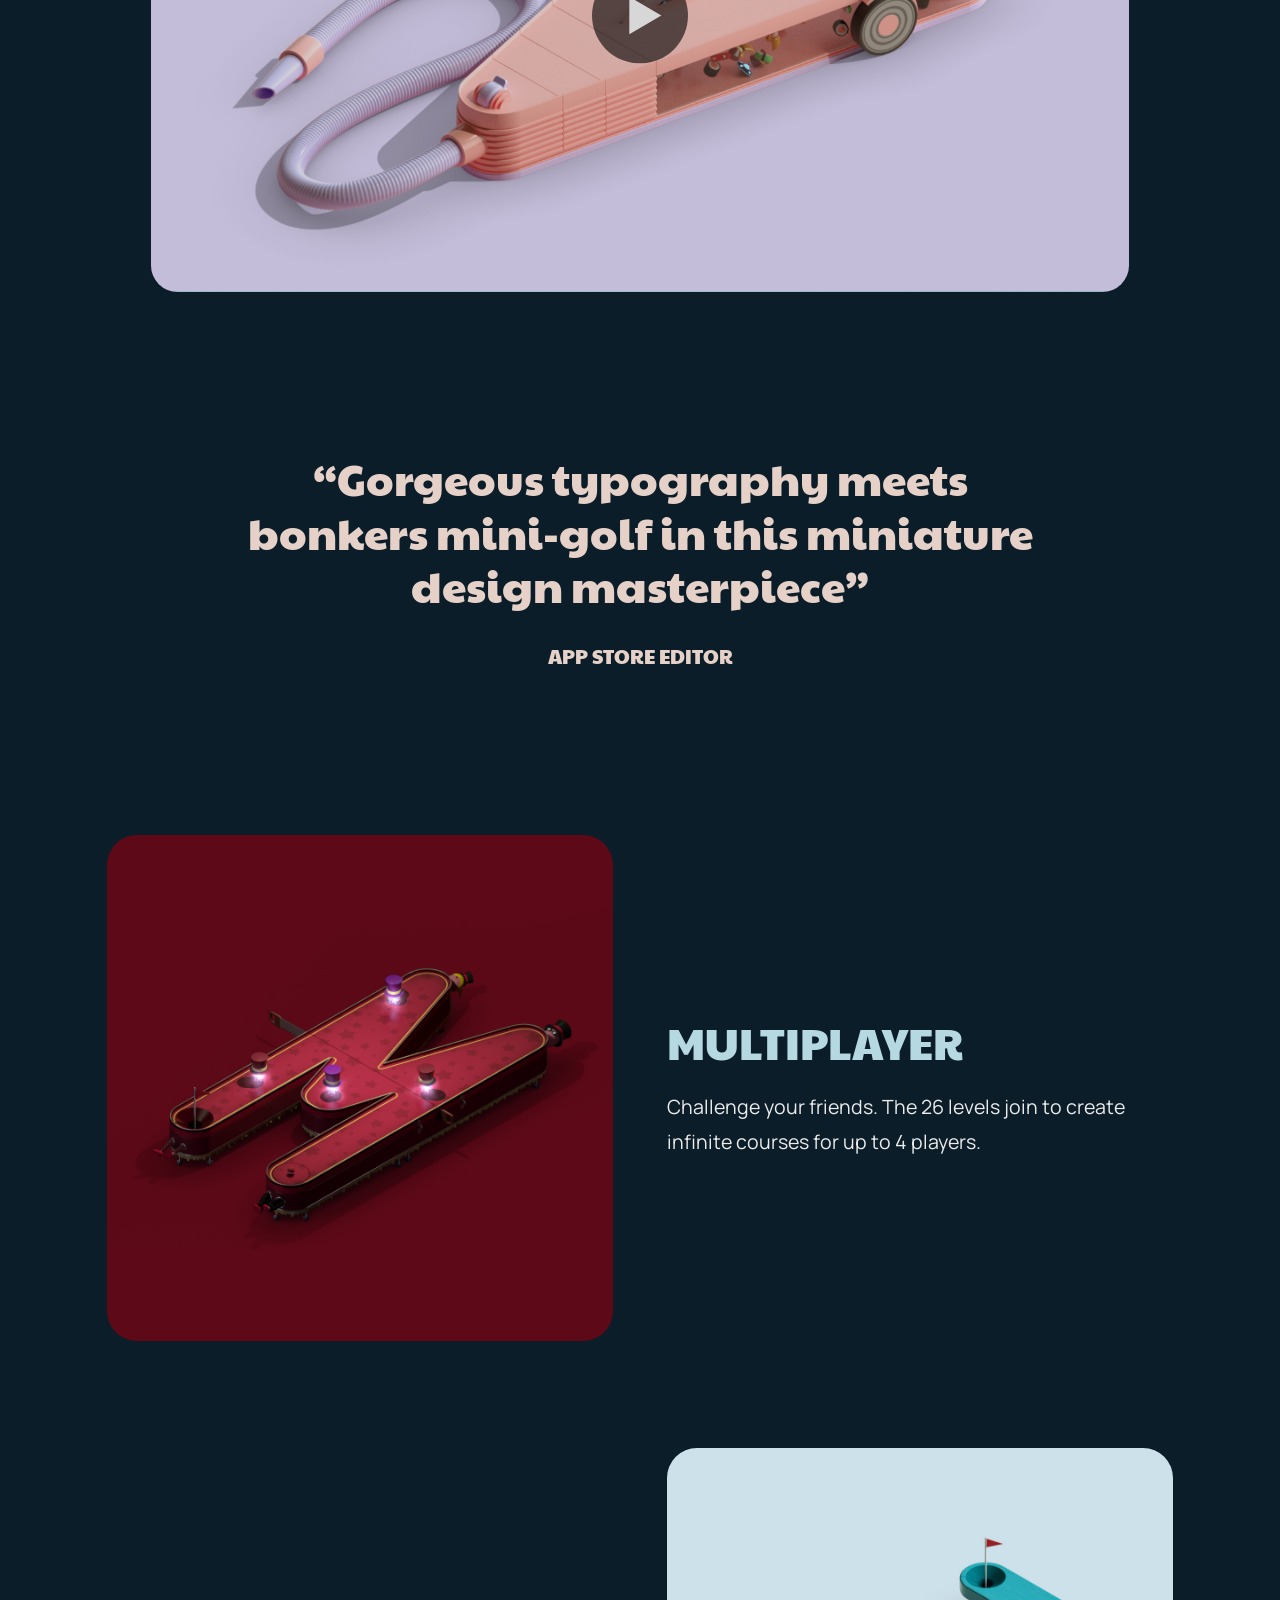
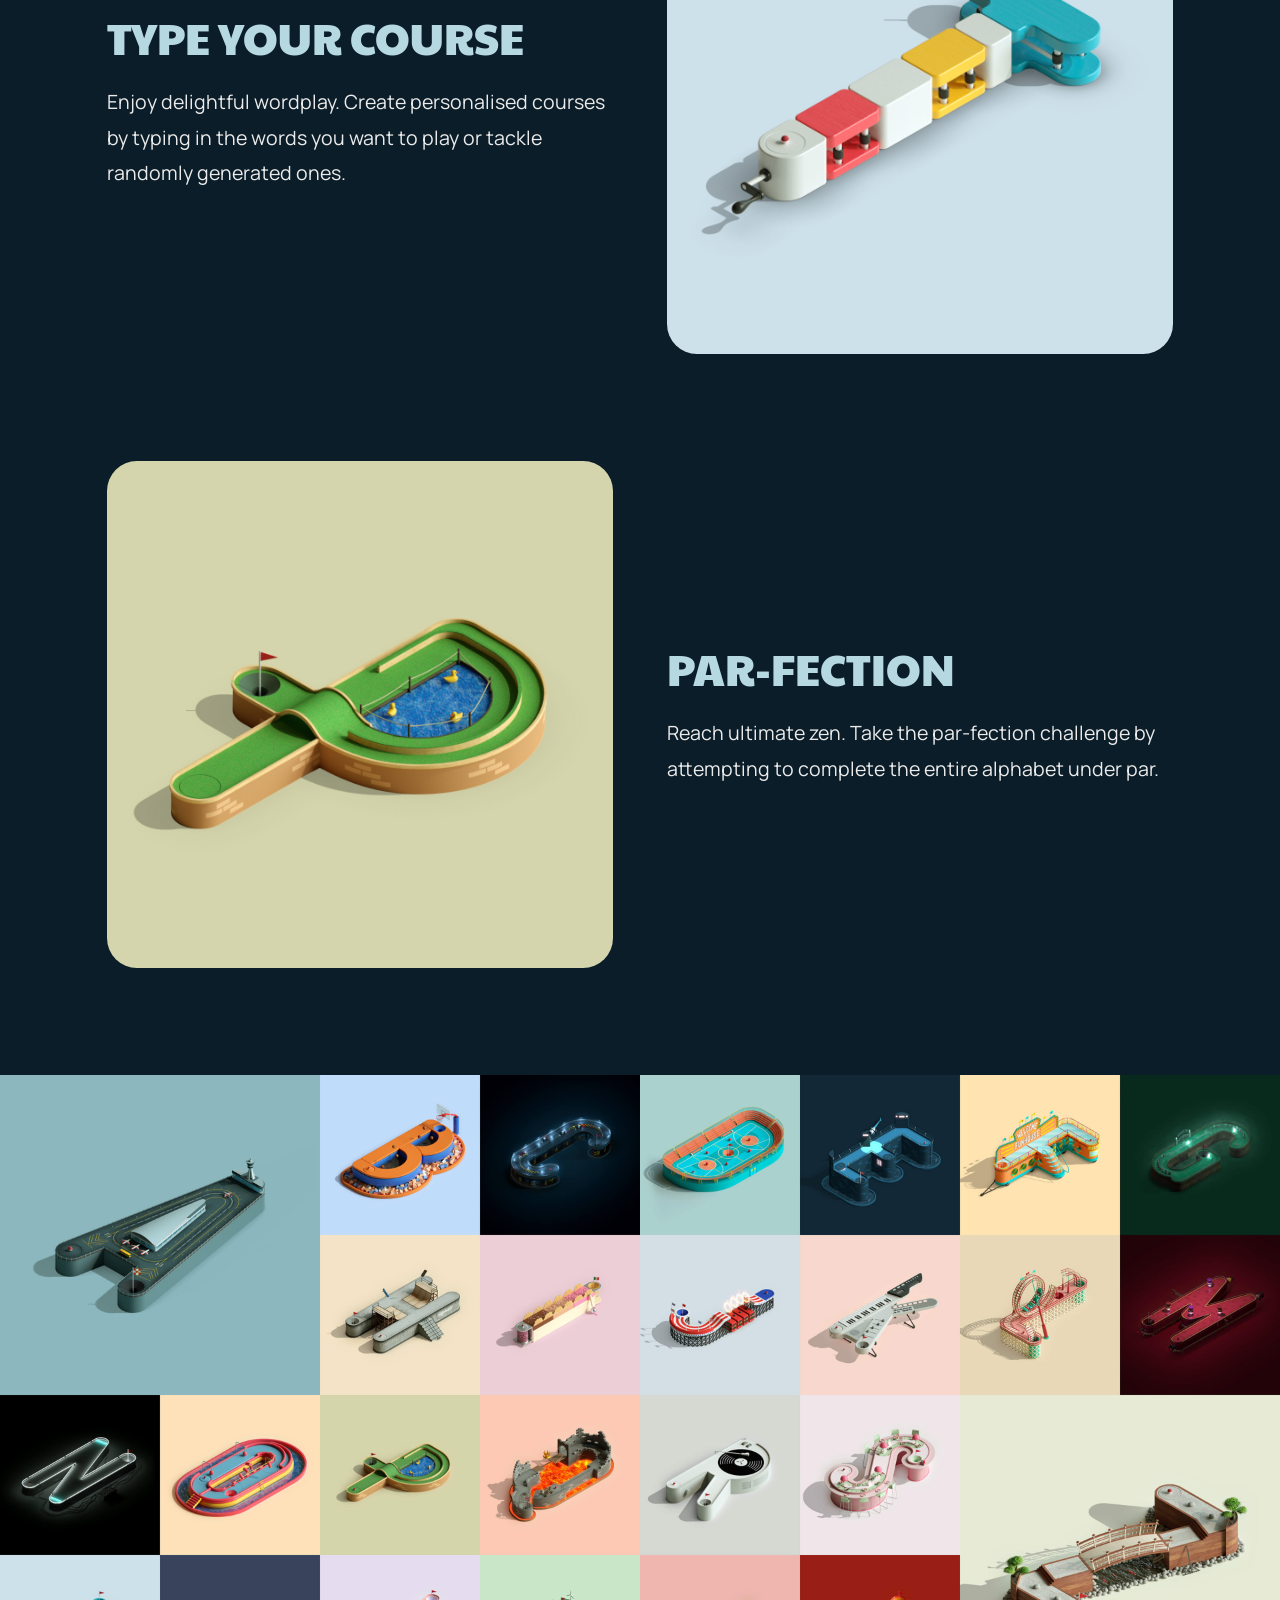
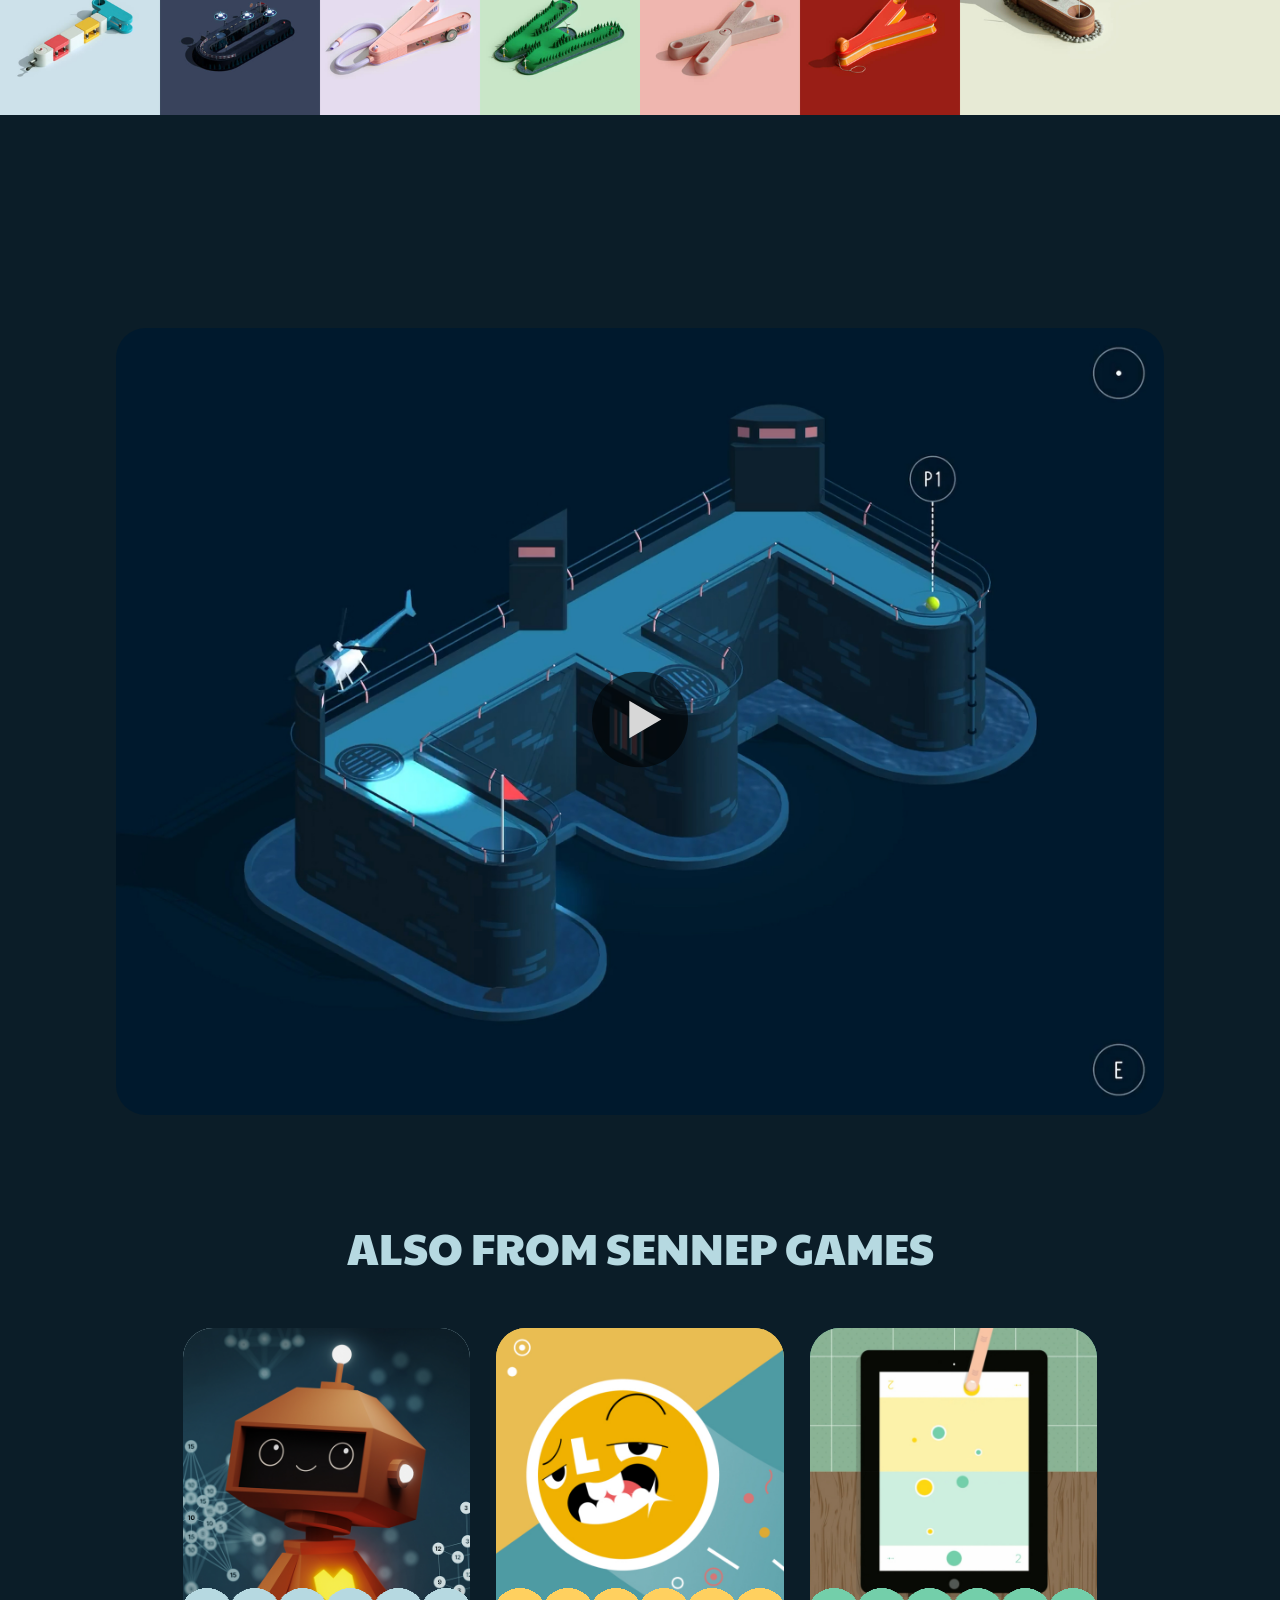
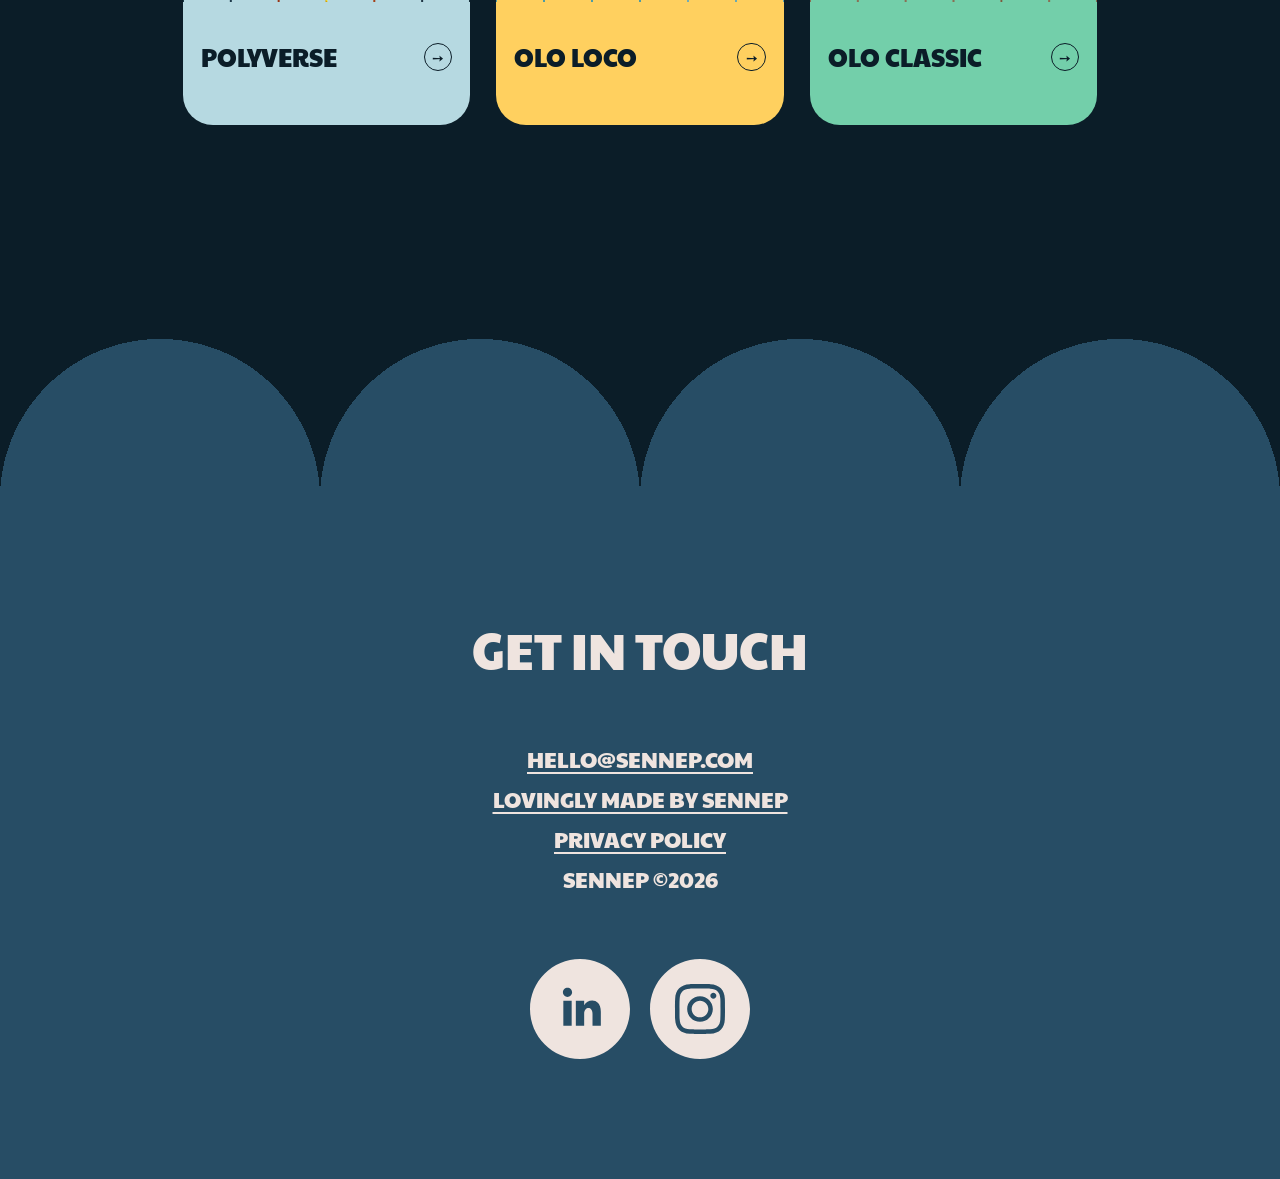
==== commit 469f0b1f: "App Store buttons on OLO Classic and OLO LOCO, shared .app-links component OLO Classic and OLO LOCO " ====
--- a/alphaputt/index.html
+++ b/alphaputt/index.html
@@ -68,8 +68,8 @@
         <section class="app-links">
             <div class="app-links__buttons animate-in stagger-2">
                 <a href="https://apps.apple.com/gb/app/alphaputt/id1192689055" target="_blank" rel="noopener" aria-label="Download on the App Store">
-                    <img class="app-link-default" src="../assets/images/alphaputt/iOS_link.svg" alt="App Store" width="100" height="100">
-                    <img class="app-link-hover" src="../assets/images/alphaputt/iOS_link_hover.svg" alt="" width="100" height="100">
+                    <img class="app-link-default" src="../assets/images/shared/iOS_link.svg" alt="App Store" width="100" height="100">
+                    <img class="app-link-hover" src="../assets/images/shared/iOS_link_hover.svg" alt="" width="100" height="100">
                 </a>
                 <a href="https://www.viverse.com/NT8vChy" target="_blank" rel="noopener" aria-label="Play on Viverse">
                     <img class="app-link-default" src="../assets/images/alphaputt/viverse_link.svg" alt="Viverse" width="100" height="100">
--- a/assets/css/global.css
+++ b/assets/css/global.css
@@ -196,6 +196,51 @@
 
 
 /* ============================================================
+   App Links — shared App Store / store button row
+   Used on Alphaputt, OLO Classic, OLO Loco
+   ============================================================ */
+.app-links {
+  background-color: var(--color-bg);
+  padding: 40px 0;
+  display: flex;
+  justify-content: center;
+}
+
+.app-links__buttons {
+  display: flex;
+  gap: 20px;
+}
+
+.app-links__buttons a {
+  display: block;
+  width: 100px;
+  height: 100px;
+  line-height: 0;
+  position: relative;
+}
+
+.app-links__buttons img {
+  width: 100%;
+  height: 100%;
+}
+
+/* Hover state — preloaded via hidden img, shown on hover */
+.app-links__buttons a .app-link-hover {
+  position: absolute;
+  inset: 0;
+  opacity: 0;
+}
+
+.app-links__buttons a:hover .app-link-hover {
+  opacity: 1;
+}
+
+.app-links__buttons a:hover .app-link-default {
+  opacity: 0;
+}
+
+
+/* ============================================================
    Footer — Mobile (max-width: 833px)
    ============================================================ */
 @media (max-width: 833px) {
@@ -227,3 +272,24 @@
   }
 
 }
+
+
+/* ============================================================
+   App Links — Mobile (max-width: 833px)
+   ============================================================ */
+@media (max-width: 833px) {
+
+  .app-links {
+    padding: 20px 0;
+  }
+
+  .app-links__buttons {
+    gap: 10px;
+  }
+
+  .app-links__buttons a {
+    width: 50px;
+    height: 50px;
+  }
+
+}
--- a/assets/css/alphaputt.css
+++ b/assets/css/alphaputt.css
@@ -152,50 +152,6 @@
 
 
 /* ============================================================
-   App Links
-   ============================================================ */
-.app-links {
-    background-color: var(--color-bg);
-    padding: 40px 0;
-    display: flex;
-    justify-content: center;
-}
-
-.app-links__buttons {
-    display: flex;
-    gap: 20px;
-}
-
-.app-links__buttons a {
-    display: block;
-    width: 100px;
-    height: 100px;
-    line-height: 0;
-    position: relative;
-}
-
-.app-links__buttons img {
-    width: 100%;
-    height: 100%;
-}
-
-/* Hover state — preloaded via hidden img, shown on hover */
-.app-links__buttons a .app-link-hover {
-    position: absolute;
-    inset: 0;
-    opacity: 0;
-}
-
-.app-links__buttons a:hover .app-link-hover {
-    opacity: 1;
-}
-
-.app-links__buttons a:hover .app-link-default {
-    opacity: 0;
-}
-
-
-/* ============================================================
    Video section — poster image with play button overlay
    ============================================================ */
 .video-section {
@@ -586,21 +542,6 @@
     }
 
 
-    /* --- App links --- */
-    .app-links {
-        padding: 20px 0;
-    }
-
-    .app-links__buttons {
-        gap: 10px;
-    }
-
-    .app-links__buttons a {
-        width: 50px;
-        height: 50px;
-    }
-
-
     /* --- Video section --- */
     .video-section {
         padding: 16px 26px;
